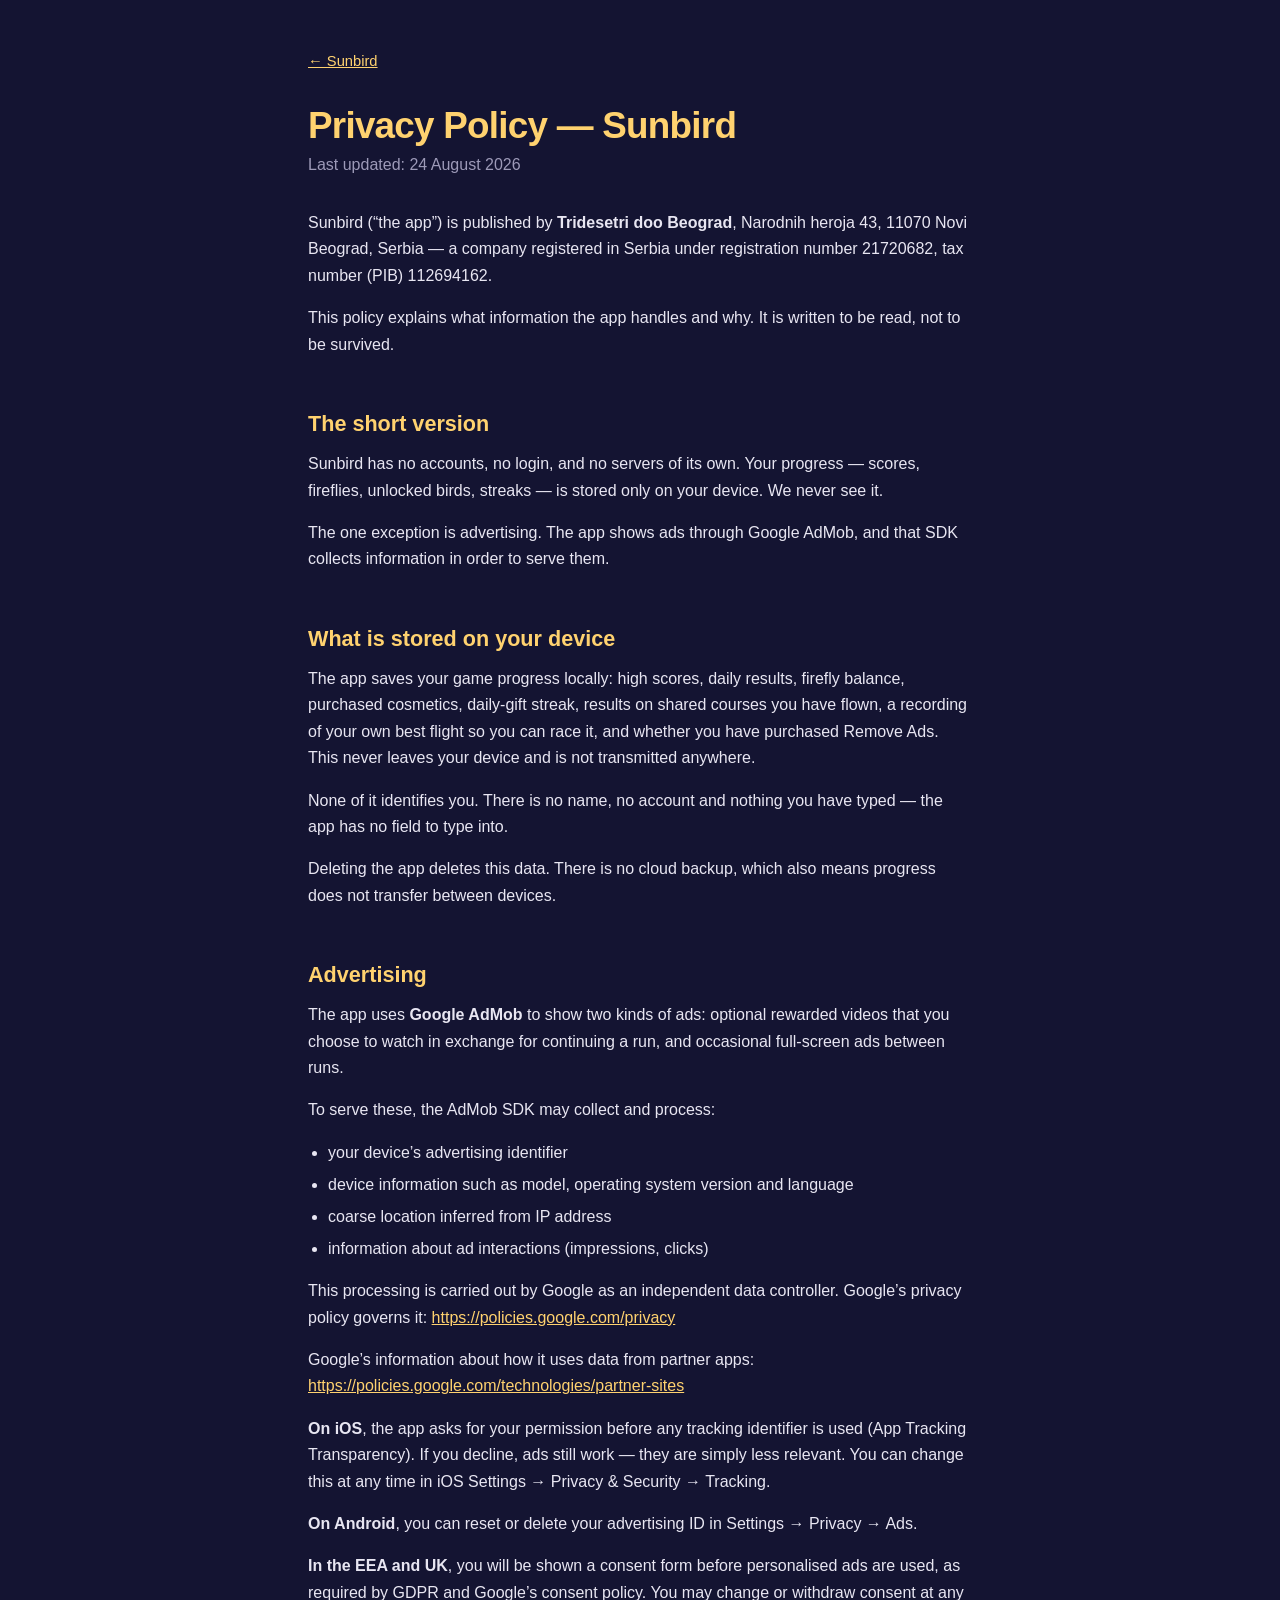
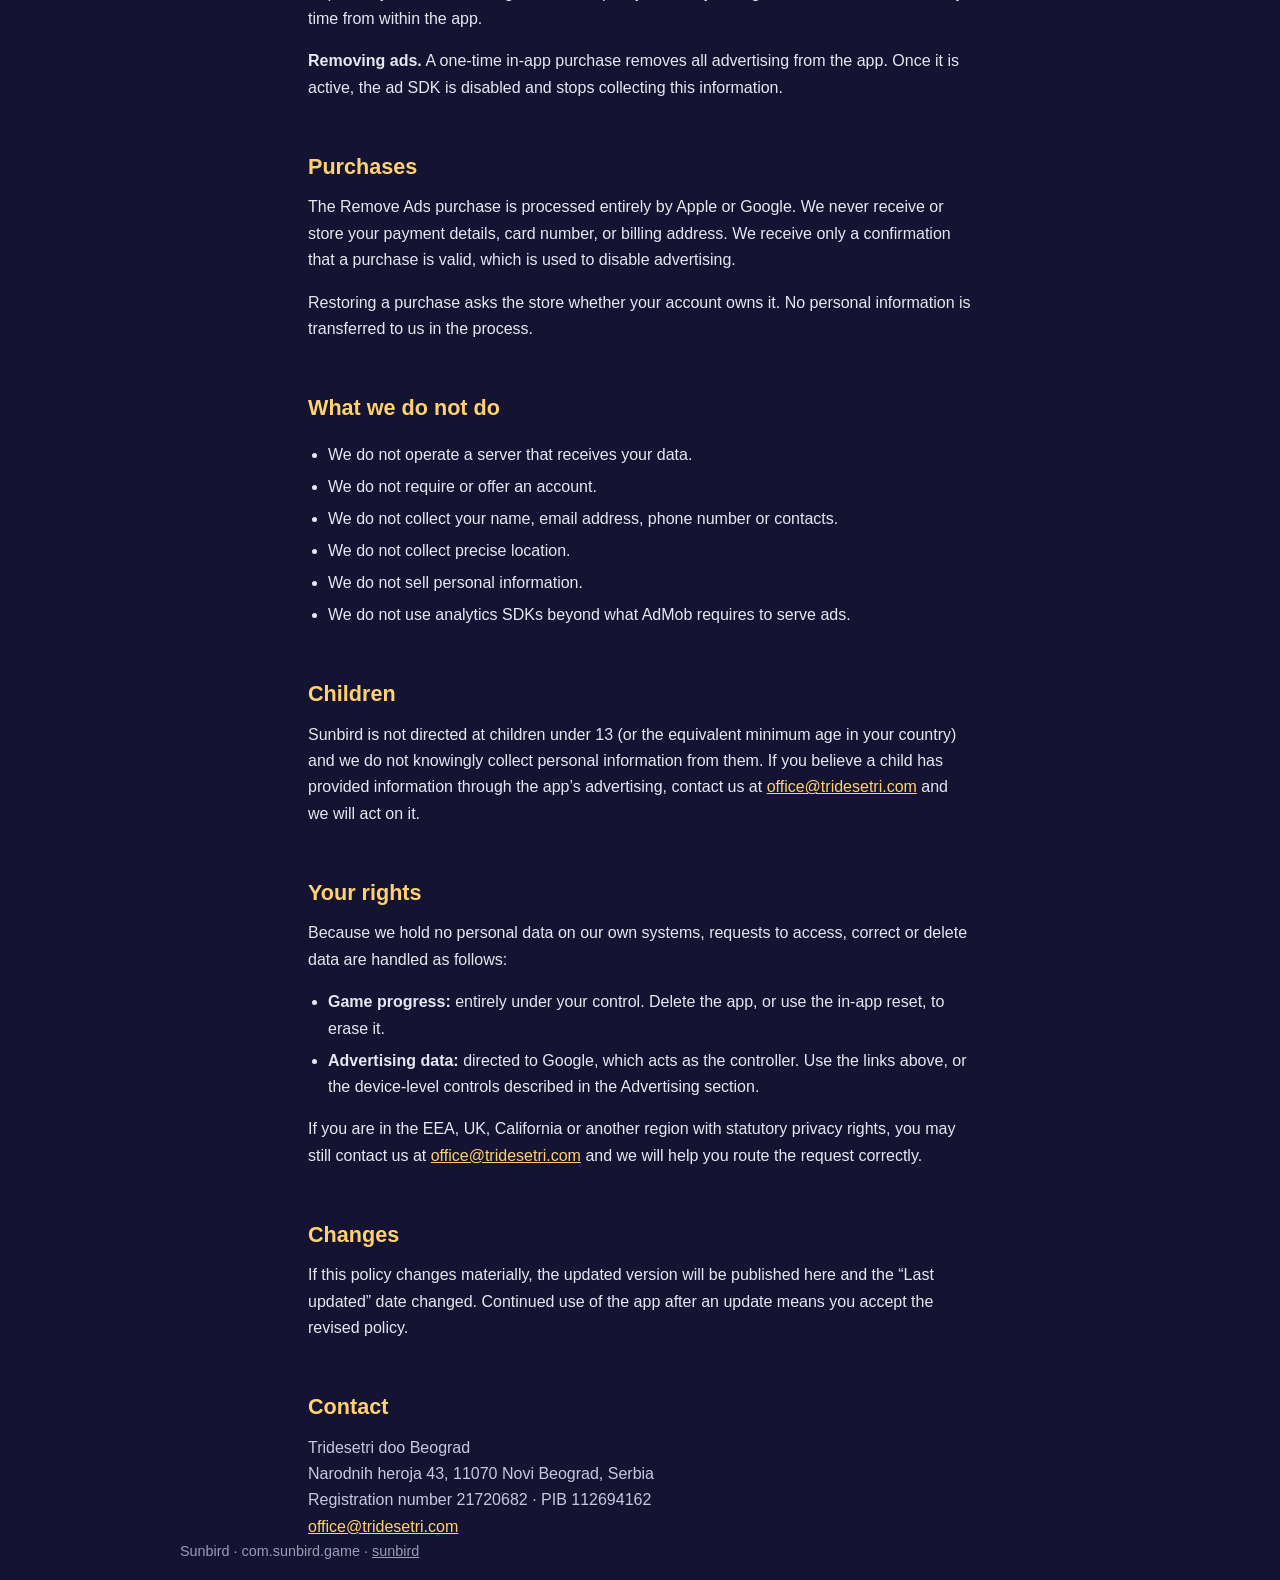
==== privacy/index.html @ 5fafc5bd "feat: the Sunbird website and the store-required privacy policy Both stores refuse to review an app " ====
<!doctype html>
<html lang="en">
<head>
<meta charset="utf-8">
<meta name="viewport" content="width=device-width, initial-scale=1">
<title>Privacy Policy — Sunbird</title>
<link rel="icon" href="../img/icon-512.png">
<meta name="theme-color" content="#141432">
<link rel="stylesheet" href="../style.css">
</head>
<body>

<main class="wrap prose">
<p class="back"><a href="../">← Sunbird</a></p>

<h1>Privacy Policy — Sunbird</h1>
<p class="updated">Last updated: 24 August 2026</p>

<p>Sunbird (“the app”) is published by <strong>Tridesetri doo Beograd</strong>, Narodnih heroja 43, 11070 Novi Beograd, Serbia — a company registered in Serbia under registration number 21720682, tax number (PIB) 112694162.</p>

<p>This policy explains what information the app handles and why. It is written to be read, not to be survived.</p>

<h2>The short version</h2>
<p>Sunbird has no accounts, no login, and no servers of its own. Your progress — scores, fireflies, unlocked birds, streaks — is stored only on your device. We never see it.</p>
<p>The one exception is advertising. The app shows ads through Google AdMob, and that SDK collects information in order to serve them.</p>

<h2>What is stored on your device</h2>
<p>The app saves your game progress locally: high scores, daily results, firefly balance, purchased cosmetics, daily-gift streak, results on shared courses you have flown, a recording of your own best flight so you can race it, and whether you have purchased Remove Ads. This never leaves your device and is not transmitted anywhere.</p>
<p>None of it identifies you. There is no name, no account and nothing you have typed — the app has no field to type into.</p>
<p>Deleting the app deletes this data. There is no cloud backup, which also means progress does not transfer between devices.</p>

<h2>Advertising</h2>
<p>The app uses <strong>Google AdMob</strong> to show two kinds of ads: optional rewarded videos that you choose to watch in exchange for continuing a run, and occasional full-screen ads between runs.</p>
<p>To serve these, the AdMob SDK may collect and process:</p>
<ul>
  <li>your device’s advertising identifier</li>
  <li>device information such as model, operating system version and language</li>
  <li>coarse location inferred from IP address</li>
  <li>information about ad interactions (impressions, clicks)</li>
</ul>
<p>This processing is carried out by Google as an independent data controller. Google’s privacy policy governs it: <a href="https://policies.google.com/privacy">https://policies.google.com/privacy</a></p>
<p>Google’s information about how it uses data from partner apps: <a href="https://policies.google.com/technologies/partner-sites">https://policies.google.com/technologies/partner-sites</a></p>
<p><strong>On iOS</strong>, the app asks for your permission before any tracking identifier is used (App Tracking Transparency). If you decline, ads still work — they are simply less relevant. You can change this at any time in iOS Settings → Privacy &amp; Security → Tracking.</p>
<p><strong>On Android</strong>, you can reset or delete your advertising ID in Settings → Privacy → Ads.</p>
<p><strong>In the EEA and UK</strong>, you will be shown a consent form before personalised ads are used, as required by GDPR and Google’s consent policy. You may change or withdraw consent at any time from within the app.</p>
<p><strong>Removing ads.</strong> A one-time in-app purchase removes all advertising from the app. Once it is active, the ad SDK is disabled and stops collecting this information.</p>

<h2>Purchases</h2>
<p>The Remove Ads purchase is processed entirely by Apple or Google. We never receive or store your payment details, card number, or billing address. We receive only a confirmation that a purchase is valid, which is used to disable advertising.</p>
<p>Restoring a purchase asks the store whether your account owns it. No personal information is transferred to us in the process.</p>

<h2>What we do not do</h2>
<ul>
  <li>We do not operate a server that receives your data.</li>
  <li>We do not require or offer an account.</li>
  <li>We do not collect your name, email address, phone number or contacts.</li>
  <li>We do not collect precise location.</li>
  <li>We do not sell personal information.</li>
  <li>We do not use analytics SDKs beyond what AdMob requires to serve ads.</li>
</ul>

<h2>Children</h2>
<p>Sunbird is not directed at children under 13 (or the equivalent minimum age in your country) and we do not knowingly collect personal information from them. If you believe a child has provided information through the app’s advertising, contact us at <a href="mailto:office@tridesetri.com">office@tridesetri.com</a> and we will act on it.</p>

<h2>Your rights</h2>
<p>Because we hold no personal data on our own systems, requests to access, correct or delete data are handled as follows:</p>
<ul>
  <li><strong>Game progress:</strong> entirely under your control. Delete the app, or use the in-app reset, to erase it.</li>
  <li><strong>Advertising data:</strong> directed to Google, which acts as the controller. Use the links above, or the device-level controls described in the Advertising section.</li>
</ul>
<p>If you are in the EEA, UK, California or another region with statutory privacy rights, you may still contact us at <a href="mailto:office@tridesetri.com">office@tridesetri.com</a> and we will help you route the request correctly.</p>

<h2>Changes</h2>
<p>If this policy changes materially, the updated version will be published here and the “Last updated” date changed. Continued use of the app after an update means you accept the revised policy.</p>

<h2>Contact</h2>
<address>
Tridesetri doo Beograd<br>
Narodnih heroja 43, 11070 Novi Beograd, Serbia<br>
Registration number 21720682 &middot; PIB 112694162<br>
<a href="mailto:office@tridesetri.com">office@tridesetri.com</a>
</address>

</main>

<footer class="wrap">
<p>Sunbird · com.sunbird.game · <a href="../">sunbird</a></p>
</footer>

</body>
</html>
---- style.css ----
:root {
  --night: #141432;
  --night-2: #1b1b3f;
  --gold: #FFD26F;
  --ink: #e8e6f2;
  --muted: #9d9ab8;
  --rule: #2b2b52;
  color-scheme: dark;
}
* { box-sizing: border-box; }
html { -webkit-text-size-adjust: 100%; }
body {
  margin: 0;
  background: var(--night);
  color: var(--ink);
  font: 16px/1.65 -apple-system, BlinkMacSystemFont, "Segoe UI", Roboto, Helvetica, Arial, sans-serif;
}
.wrap { max-width: 60rem; margin: 0 auto; padding: 0 1.25rem; }
.prose { max-width: 44rem; }

a { color: var(--gold); }
a:hover { color: #fff; }

header.hero { padding: 4.5rem 0 3rem; text-align: center; }
.icon {
  width: 112px; height: 112px; border-radius: 26px; display: block; margin: 0 auto 1.5rem;
  box-shadow: 0 12px 40px rgba(0,0,0,.55);
}
h1 { font-size: clamp(2.4rem, 7vw, 3.6rem); line-height: 1.05; margin: 0 0 .5rem; color: var(--gold); letter-spacing: -.02em; }
.tagline { font-size: clamp(1.05rem, 3vw, 1.35rem); color: var(--ink); margin: 0 0 .75rem; }
.status { color: var(--muted); margin: 0; font-size: .95rem; }

main.prose { padding-top: 3rem; }
.prose h1 { font-size: clamp(1.8rem, 5vw, 2.3rem); color: var(--gold); margin: 0 0 .25rem; line-height: 1.15; }

h2 { font-size: 1.35rem; color: var(--gold); margin: 3rem 0 .6rem; }
h3 { font-size: 1.05rem; color: var(--ink); margin: 2rem 0 .4rem; }
p { margin: 0 0 1rem; }

.shots {
  display: grid; gap: 1rem; grid-template-columns: repeat(auto-fit, minmax(180px, 1fr));
  margin: 3rem 0 1rem; padding: 0; list-style: none;
}
.shots img {
  width: 100%; height: auto; display: block; border-radius: 14px;
  border: 1px solid var(--rule); background: var(--night-2);
}
.shots figcaption { color: var(--muted); font-size: .88rem; margin-top: .5rem; text-align: center; }
.shots figure { margin: 0; }

.features { display: grid; gap: 1.5rem 2.5rem; grid-template-columns: repeat(auto-fit, minmax(16rem, 1fr)); margin: 1rem 0 0; }
.features h3 { margin-top: 0; }
.features p { color: #cfcce3; }

hr { border: 0; border-top: 1px solid var(--rule); margin: 3.5rem 0 2rem; }

ul { padding-left: 1.25rem; }
li { margin: .35rem 0; }
address { font-style: normal; color: #c9c6de; }

footer { padding: 1rem 0 4rem; color: var(--muted); font-size: .9rem; }
footer a { color: var(--muted); text-decoration: underline; }
footer a:hover { color: var(--gold); }

.updated { color: var(--muted); margin: 0 0 2rem; }
.back { display: inline-block; margin: 0 0 2rem; font-size: .92rem; }
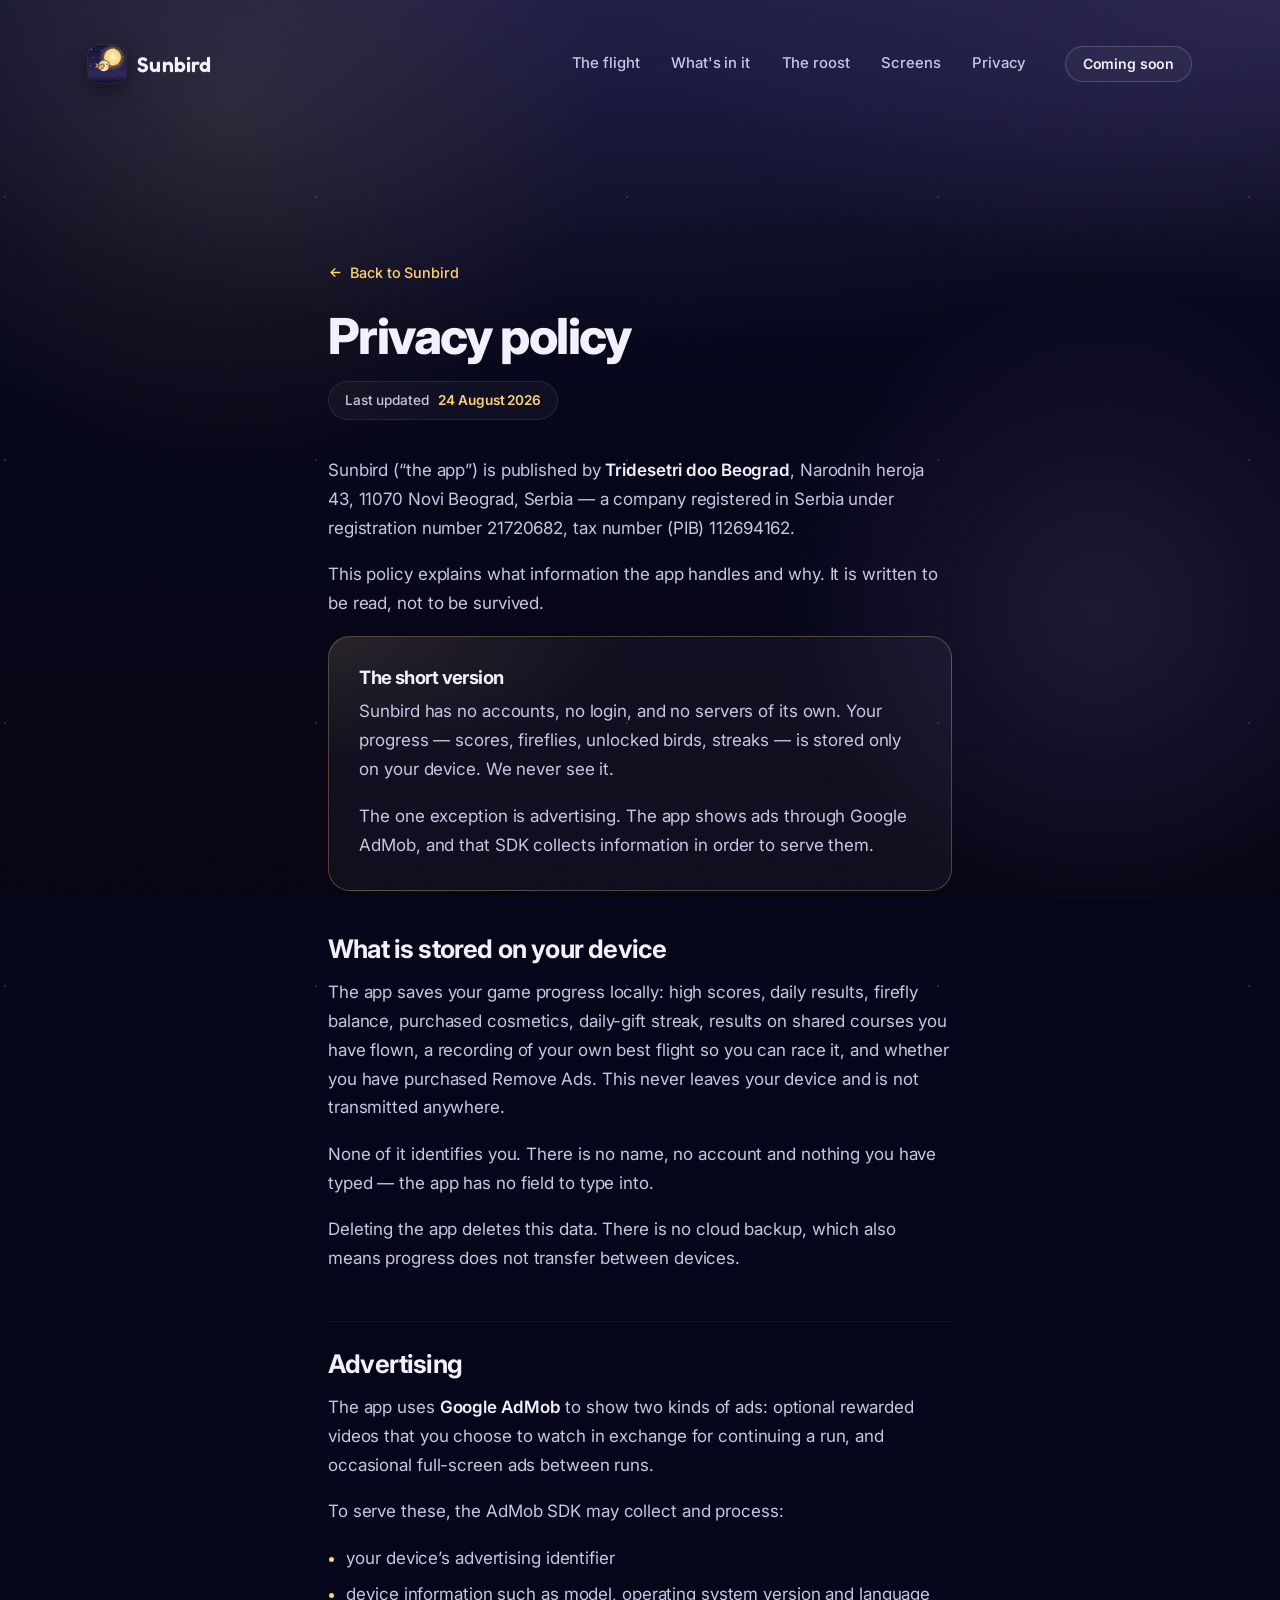
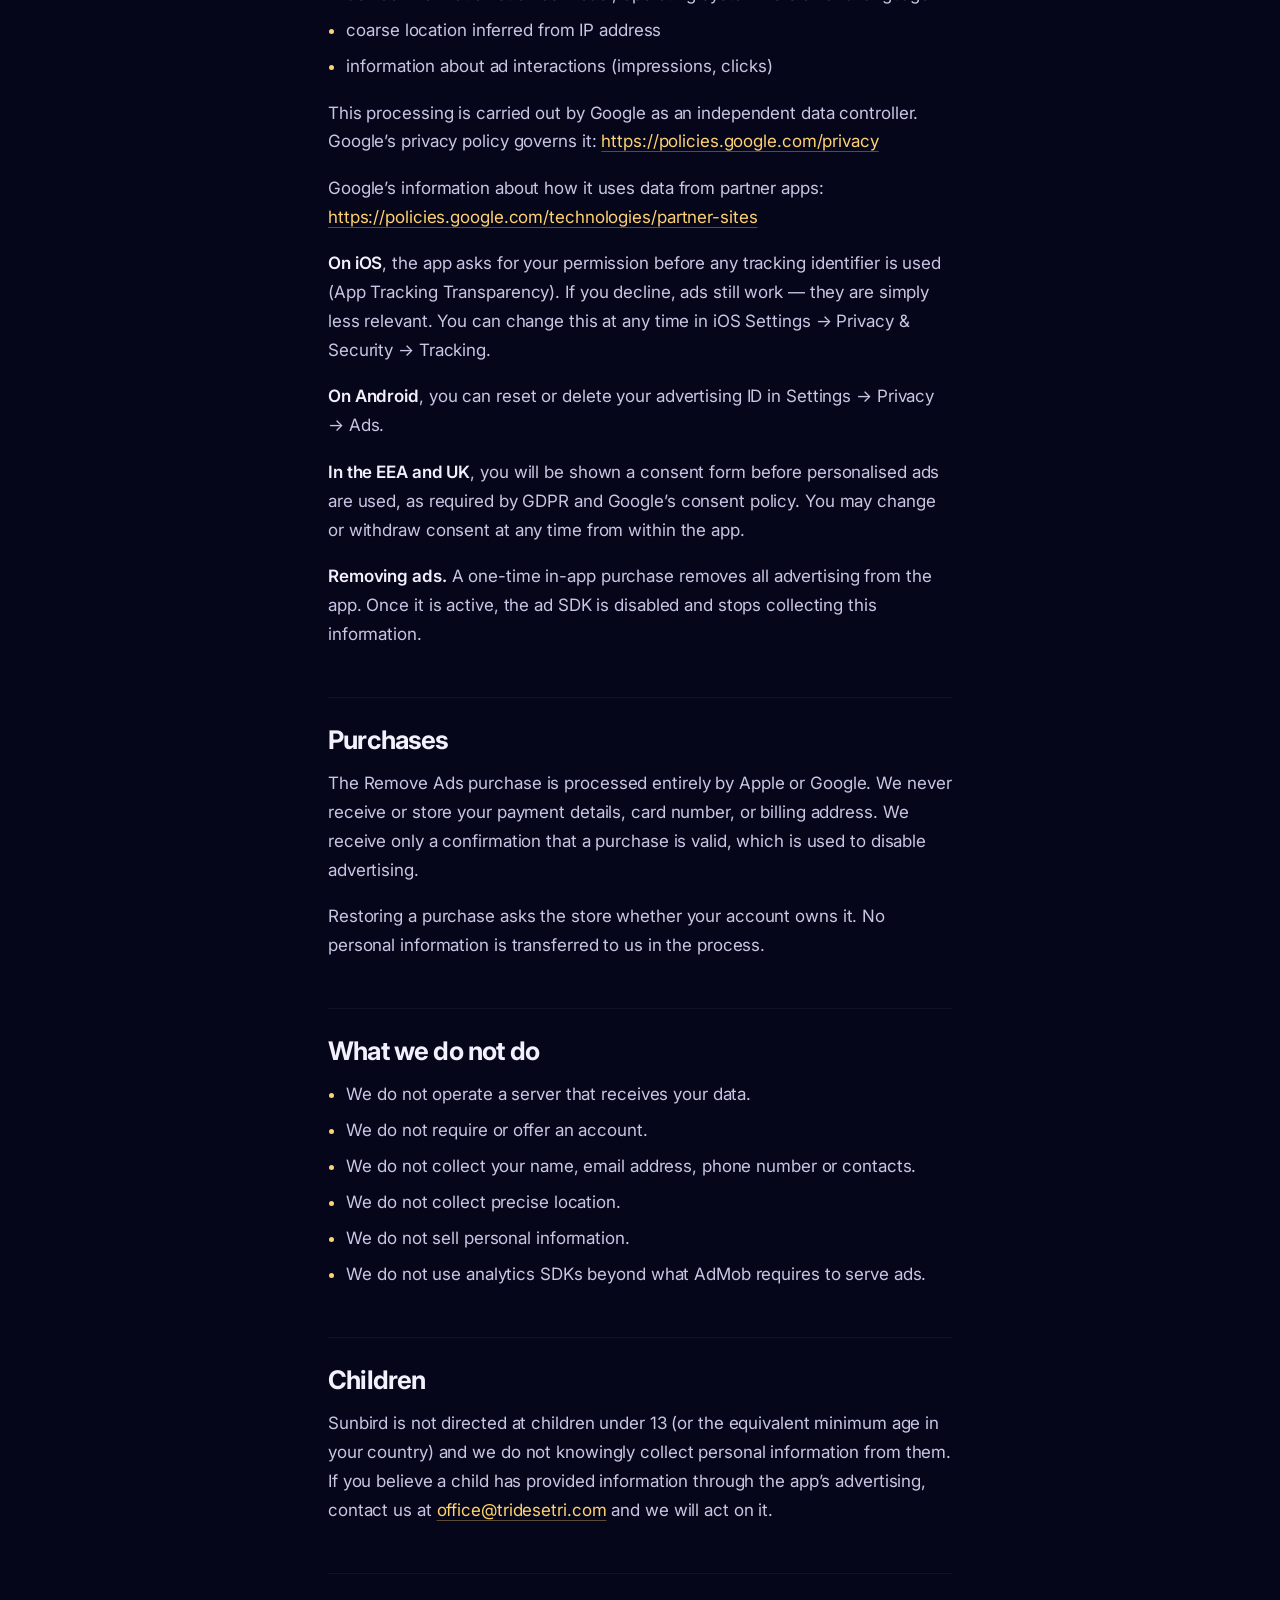
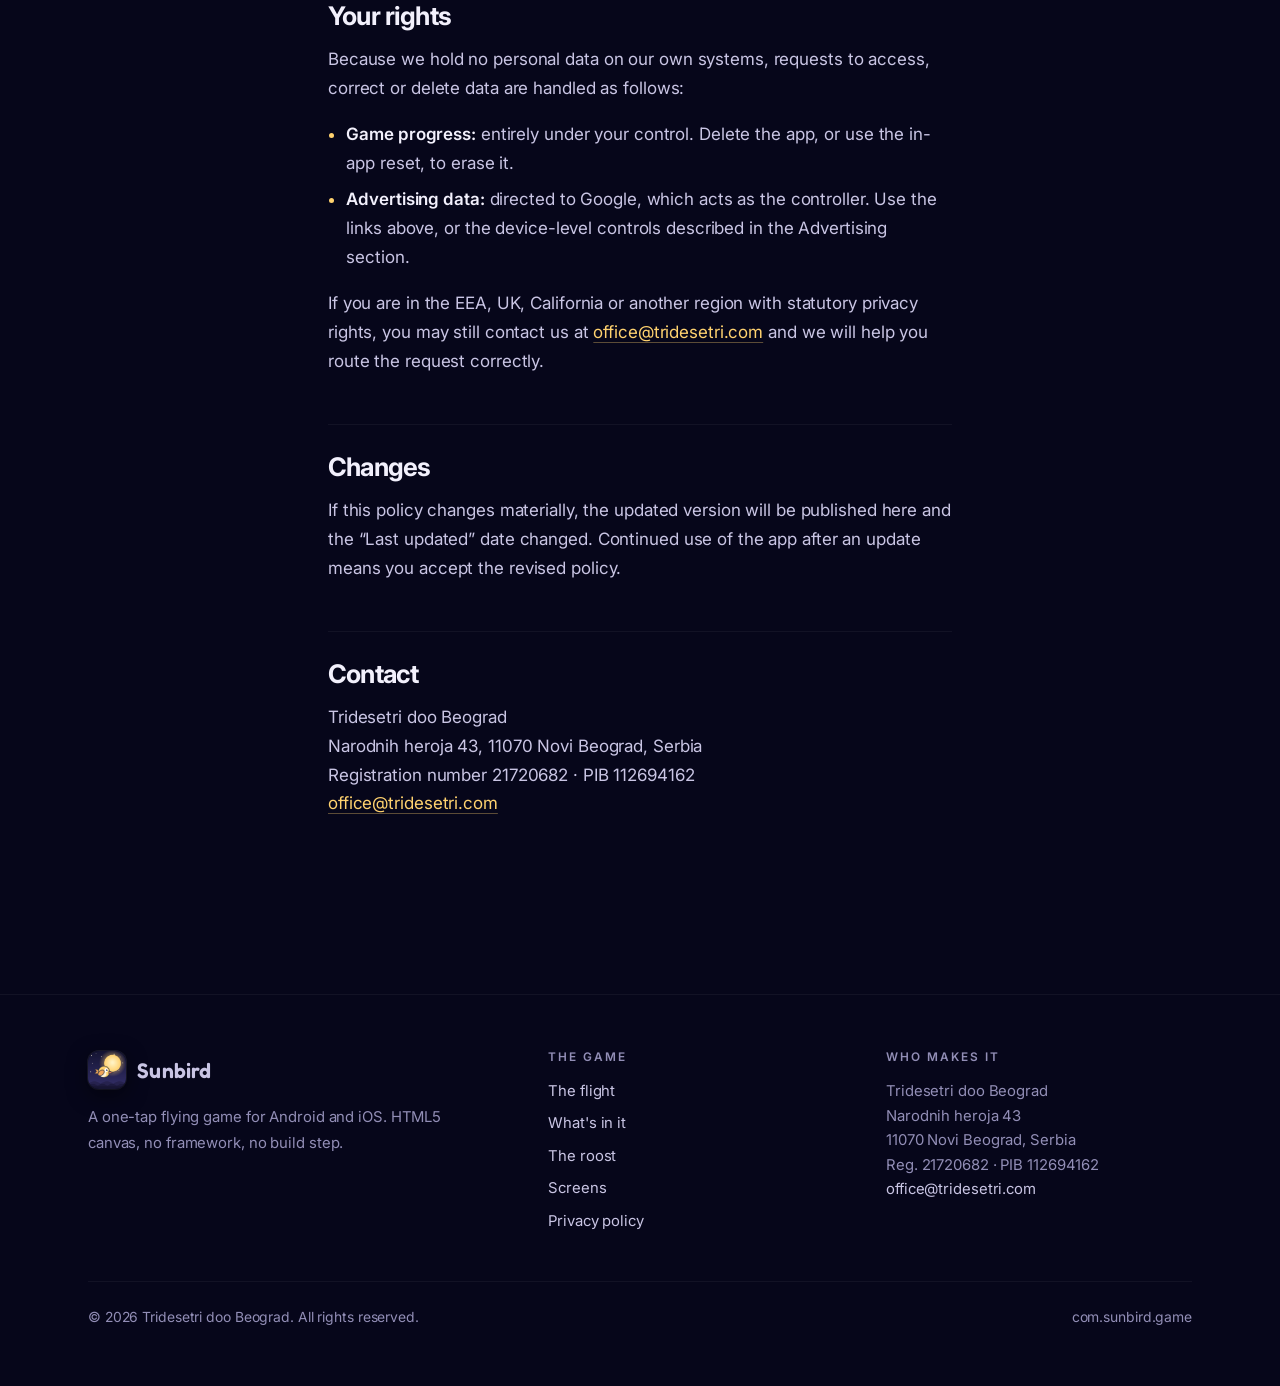
==== commit bd11e58e: "feat(site): rebuild the landing page and policy on one design system The site said the right things " ====
--- a/privacy/index.html
+++ b/privacy/index.html
@@ -1,91 +1,196 @@
 <!doctype html>
-<html lang="en">
+<html lang="en" class="no-js">
 <head>
 <meta charset="utf-8">
 <meta name="viewport" content="width=device-width, initial-scale=1">
-<title>Privacy Policy — Sunbird</title>
-<link rel="icon" href="../img/icon-512.png">
-<meta name="theme-color" content="#141432">
-<link rel="stylesheet" href="../style.css">
+
+<title>Privacy policy — Sunbird</title>
+<meta name="description" content="Sunbird's privacy policy. No accounts, no servers of our own, and no progress leaving your device. The one exception is advertising, and it is explained in full.">
+<meta name="theme-color" content="#06061A">
+<meta name="color-scheme" content="dark">
+<meta name="author" content="Tridesetri doo Beograd">
+<link rel="canonical" href="https://sunbird.tridesetri.com/privacy/">
+
+<link rel="icon" href="../img/icon.svg" type="image/svg+xml">
+<link rel="icon" href="../img/icon-512.png" type="image/png" sizes="512x512">
+<link rel="apple-touch-icon" href="../img/icon-512.png">
+
+<meta property="og:title" content="Privacy policy — Sunbird">
+<meta property="og:description" content="No accounts, no servers of our own, and no progress leaving your device. The one exception is advertising, and it is explained in full.">
+<meta property="og:image" content="https://sunbird.tridesetri.com/img/og.png">
+<meta property="og:url" content="https://sunbird.tridesetri.com/privacy/">
+<meta property="og:type" content="article">
+<meta property="og:site_name" content="Sunbird">
+<meta name="twitter:card" content="summary_large_image">
+<meta name="twitter:image" content="https://sunbird.tridesetri.com/img/og.png">
+
+<link rel="preconnect" href="https://fonts.googleapis.com">
+<link rel="preconnect" href="https://fonts.gstatic.com" crossorigin>
+<link rel="stylesheet" href="https://fonts.googleapis.com/css2?family=Fredoka:wght@600&family=Inter:wght@400;500;600;700;800&display=swap">
+<link rel="stylesheet" href="../style.css?v=2">
+
+<script>document.documentElement.classList.remove('no-js');</script>
 </head>
+
 <body>
+<div class="sky" aria-hidden="true"></div>
+<div class="grain" aria-hidden="true"></div>
 
-<main class="wrap prose">
-<p class="back"><a href="../">← Sunbird</a></p>
+<a class="skip" href="#main">Skip to content</a>
 
-<h1>Privacy Policy — Sunbird</h1>
-<p class="updated">Last updated: 24 August 2026</p>
+<header class="nav">
+  <div class="shell nav-row">
+    <a class="brand" href="../">
+      <img src="../img/icon-512.png" alt="" width="38" height="38">
+      <b>Sunbird</b>
+    </a>
 
-<p>Sunbird (“the app”) is published by <strong>Tridesetri doo Beograd</strong>, Narodnih heroja 43, 11070 Novi Beograd, Serbia — a company registered in Serbia under registration number 21720682, tax number (PIB) 112694162.</p>
+    <nav aria-label="Primary">
+      <ul class="nav-links" id="nav-links">
+        <li><a href="../#flight">The flight</a></li>
+        <li><a href="../#features">What's in it</a></li>
+        <li><a href="../#roost">The roost</a></li>
+        <li><a href="../#shots">Screens</a></li>
+        <li><a href="./" aria-current="page">Privacy</a></li>
+      </ul>
+    </nav>
 
-<p>This policy explains what information the app handles and why. It is written to be read, not to be survived.</p>
+    <a class="btn btn--glass btn--sm nav-cta" href="../#call">Coming soon</a>
 
-<h2>The short version</h2>
-<p>Sunbird has no accounts, no login, and no servers of its own. Your progress — scores, fireflies, unlocked birds, streaks — is stored only on your device. We never see it.</p>
-<p>The one exception is advertising. The app shows ads through Google AdMob, and that SDK collects information in order to serve them.</p>
+    <button class="burger" type="button" aria-expanded="false" aria-controls="nav-links" aria-label="Menu">
+      <svg class="bars" width="20" height="20" viewBox="0 0 24 24" fill="none" stroke="currentColor" stroke-width="2" stroke-linecap="round" aria-hidden="true"><path d="M4 7h16M4 12h16M4 17h16"/></svg>
+      <svg class="x" width="20" height="20" viewBox="0 0 24 24" fill="none" stroke="currentColor" stroke-width="2" stroke-linecap="round" aria-hidden="true"><path d="M6 6l12 12M18 6L6 18"/></svg>
+    </button>
+  </div>
+</header>
 
-<h2>What is stored on your device</h2>
-<p>The app saves your game progress locally: high scores, daily results, firefly balance, purchased cosmetics, daily-gift streak, results on shared courses you have flown, a recording of your own best flight so you can race it, and whether you have purchased Remove Ads. This never leaves your device and is not transmitted anywhere.</p>
-<p>None of it identifies you. There is no name, no account and nothing you have typed — the app has no field to type into.</p>
-<p>Deleting the app deletes this data. There is no cloud backup, which also means progress does not transfer between devices.</p>
+<main id="main">
 
-<h2>Advertising</h2>
-<p>The app uses <strong>Google AdMob</strong> to show two kinds of ads: optional rewarded videos that you choose to watch in exchange for continuing a run, and occasional full-screen ads between runs.</p>
-<p>To serve these, the AdMob SDK may collect and process:</p>
-<ul>
-  <li>your device’s advertising identifier</li>
-  <li>device information such as model, operating system version and language</li>
-  <li>coarse location inferred from IP address</li>
-  <li>information about ad interactions (impressions, clicks)</li>
-</ul>
-<p>This processing is carried out by Google as an independent data controller. Google’s privacy policy governs it: <a href="https://policies.google.com/privacy">https://policies.google.com/privacy</a></p>
-<p>Google’s information about how it uses data from partner apps: <a href="https://policies.google.com/technologies/partner-sites">https://policies.google.com/technologies/partner-sites</a></p>
-<p><strong>On iOS</strong>, the app asks for your permission before any tracking identifier is used (App Tracking Transparency). If you decline, ads still work — they are simply less relevant. You can change this at any time in iOS Settings → Privacy &amp; Security → Tracking.</p>
-<p><strong>On Android</strong>, you can reset or delete your advertising ID in Settings → Privacy → Ads.</p>
-<p><strong>In the EEA and UK</strong>, you will be shown a consent form before personalised ads are used, as required by GDPR and Google’s consent policy. You may change or withdraw consent at any time from within the app.</p>
-<p><strong>Removing ads.</strong> A one-time in-app purchase removes all advertising from the app. Once it is active, the ad SDK is disabled and stops collecting this information.</p>
+  <div class="shell page-head">
+    <a class="crumb" href="../">
+      <svg width="15" height="15" viewBox="0 0 24 24" fill="none" stroke="currentColor" stroke-width="2.2" stroke-linecap="round" stroke-linejoin="round" aria-hidden="true"><path d="M19 12H6M11 18l-6-6 6-6"/></svg>
+      Back to Sunbird
+    </a>
+    <h1>Privacy policy</h1>
+    <span class="pill">Last updated <b>24 August 2026</b></span>
+  </div>
 
-<h2>Purchases</h2>
-<p>The Remove Ads purchase is processed entirely by Apple or Google. We never receive or store your payment details, card number, or billing address. We receive only a confirmation that a purchase is valid, which is used to disable advertising.</p>
-<p>Restoring a purchase asks the store whether your account owns it. No personal information is transferred to us in the process.</p>
+  <article class="shell legal">
 
-<h2>What we do not do</h2>
-<ul>
-  <li>We do not operate a server that receives your data.</li>
-  <li>We do not require or offer an account.</li>
-  <li>We do not collect your name, email address, phone number or contacts.</li>
-  <li>We do not collect precise location.</li>
-  <li>We do not sell personal information.</li>
-  <li>We do not use analytics SDKs beyond what AdMob requires to serve ads.</li>
-</ul>
+    <p>Sunbird (“the app”) is published by <strong>Tridesetri doo Beograd</strong>, Narodnih heroja 43, 11070 Novi Beograd, Serbia — a company registered in Serbia under registration number 21720682, tax number (PIB) 112694162.</p>
 
-<h2>Children</h2>
-<p>Sunbird is not directed at children under 13 (or the equivalent minimum age in your country) and we do not knowingly collect personal information from them. If you believe a child has provided information through the app’s advertising, contact us at <a href="mailto:office@tridesetri.com">office@tridesetri.com</a> and we will act on it.</p>
+    <p>This policy explains what information the app handles and why. It is written to be read, not to be survived.</p>
 
-<h2>Your rights</h2>
-<p>Because we hold no personal data on our own systems, requests to access, correct or delete data are handled as follows:</p>
-<ul>
-  <li><strong>Game progress:</strong> entirely under your control. Delete the app, or use the in-app reset, to erase it.</li>
-  <li><strong>Advertising data:</strong> directed to Google, which acts as the controller. Use the links above, or the device-level controls described in the Advertising section.</li>
-</ul>
-<p>If you are in the EEA, UK, California or another region with statutory privacy rights, you may still contact us at <a href="mailto:office@tridesetri.com">office@tridesetri.com</a> and we will help you route the request correctly.</p>
+    <div class="tldr">
+      <h2>The short version</h2>
+      <p>Sunbird has no accounts, no login, and no servers of its own. Your progress — scores, fireflies, unlocked birds, streaks — is stored only on your device. We never see it.</p>
+      <p>The one exception is advertising. The app shows ads through Google AdMob, and that SDK collects information in order to serve them.</p>
+    </div>
 
-<h2>Changes</h2>
-<p>If this policy changes materially, the updated version will be published here and the “Last updated” date changed. Continued use of the app after an update means you accept the revised policy.</p>
+    <h2>What is stored on your device</h2>
+    <p>The app saves your game progress locally: high scores, daily results, firefly balance, purchased cosmetics, daily-gift streak, results on shared courses you have flown, a recording of your own best flight so you can race it, and whether you have purchased Remove Ads. This never leaves your device and is not transmitted anywhere.</p>
+    <p>None of it identifies you. There is no name, no account and nothing you have typed — the app has no field to type into.</p>
+    <p>Deleting the app deletes this data. There is no cloud backup, which also means progress does not transfer between devices.</p>
 
-<h2>Contact</h2>
-<address>
-Tridesetri doo Beograd<br>
-Narodnih heroja 43, 11070 Novi Beograd, Serbia<br>
-Registration number 21720682 &middot; PIB 112694162<br>
-<a href="mailto:office@tridesetri.com">office@tridesetri.com</a>
-</address>
+    <h2>Advertising</h2>
+    <p>The app uses <strong>Google AdMob</strong> to show two kinds of ads: optional rewarded videos that you choose to watch in exchange for continuing a run, and occasional full-screen ads between runs.</p>
+    <p>To serve these, the AdMob SDK may collect and process:</p>
+    <ul>
+      <li>your device’s advertising identifier</li>
+      <li>device information such as model, operating system version and language</li>
+      <li>coarse location inferred from IP address</li>
+      <li>information about ad interactions (impressions, clicks)</li>
+    </ul>
+    <p>This processing is carried out by Google as an independent data controller. Google’s privacy policy governs it: <a href="https://policies.google.com/privacy">https://policies.google.com/privacy</a></p>
+    <p>Google’s information about how it uses data from partner apps: <a href="https://policies.google.com/technologies/partner-sites">https://policies.google.com/technologies/partner-sites</a></p>
+    <p><strong>On iOS</strong>, the app asks for your permission before any tracking identifier is used (App Tracking Transparency). If you decline, ads still work — they are simply less relevant. You can change this at any time in iOS Settings → Privacy &amp; Security → Tracking.</p>
+    <p><strong>On Android</strong>, you can reset or delete your advertising ID in Settings → Privacy → Ads.</p>
+    <p><strong>In the EEA and UK</strong>, you will be shown a consent form before personalised ads are used, as required by GDPR and Google’s consent policy. You may change or withdraw consent at any time from within the app.</p>
+    <p><strong>Removing ads.</strong> A one-time in-app purchase removes all advertising from the app. Once it is active, the ad SDK is disabled and stops collecting this information.</p>
 
+    <h2>Purchases</h2>
+    <p>The Remove Ads purchase is processed entirely by Apple or Google. We never receive or store your payment details, card number, or billing address. We receive only a confirmation that a purchase is valid, which is used to disable advertising.</p>
+    <p>Restoring a purchase asks the store whether your account owns it. No personal information is transferred to us in the process.</p>
+
+    <h2>What we do not do</h2>
+    <ul>
+      <li>We do not operate a server that receives your data.</li>
+      <li>We do not require or offer an account.</li>
+      <li>We do not collect your name, email address, phone number or contacts.</li>
+      <li>We do not collect precise location.</li>
+      <li>We do not sell personal information.</li>
+      <li>We do not use analytics SDKs beyond what AdMob requires to serve ads.</li>
+    </ul>
+
+    <h2>Children</h2>
+    <p>Sunbird is not directed at children under 13 (or the equivalent minimum age in your country) and we do not knowingly collect personal information from them. If you believe a child has provided information through the app’s advertising, contact us at <a href="mailto:office@tridesetri.com">office@tridesetri.com</a> and we will act on it.</p>
+
+    <h2>Your rights</h2>
+    <p>Because we hold no personal data on our own systems, requests to access, correct or delete data are handled as follows:</p>
+    <ul>
+      <li><strong>Game progress:</strong> entirely under your control. Delete the app, or use the in-app reset, to erase it.</li>
+      <li><strong>Advertising data:</strong> directed to Google, which acts as the controller. Use the links above, or the device-level controls described in the Advertising section.</li>
+    </ul>
+    <p>If you are in the EEA, UK, California or another region with statutory privacy rights, you may still contact us at <a href="mailto:office@tridesetri.com">office@tridesetri.com</a> and we will help you route the request correctly.</p>
+
+    <h2>Changes</h2>
+    <p>If this policy changes materially, the updated version will be published here and the “Last updated” date changed. Continued use of the app after an update means you accept the revised policy.</p>
+
+    <h2>Contact</h2>
+    <address>
+      Tridesetri doo Beograd<br>
+      Narodnih heroja 43, 11070 Novi Beograd, Serbia<br>
+      Registration number 21720682 &middot; PIB 112694162<br>
+      <a href="mailto:office@tridesetri.com">office@tridesetri.com</a>
+    </address>
+
+  </article>
 </main>
 
-<footer class="wrap">
-<p>Sunbird · com.sunbird.game · <a href="../">sunbird</a></p>
+<footer class="foot">
+  <div class="shell">
+    <div class="foot-grid">
+      <div>
+        <a class="brand" href="../">
+          <img src="../img/icon-512.png" alt="" width="38" height="38" loading="lazy">
+          <b>Sunbird</b>
+        </a>
+        <p class="foot-lede">
+          A one-tap flying game for Android and iOS. HTML5 canvas, no
+          framework, no build step.
+        </p>
+      </div>
+
+      <div>
+        <h4>The game</h4>
+        <ul>
+          <li><a href="../#flight">The flight</a></li>
+          <li><a href="../#features">What's in it</a></li>
+          <li><a href="../#roost">The roost</a></li>
+          <li><a href="../#shots">Screens</a></li>
+          <li><a href="./">Privacy policy</a></li>
+        </ul>
+      </div>
+
+      <div>
+        <h4>Who makes it</h4>
+        <address>
+          Tridesetri doo Beograd<br>
+          Narodnih heroja 43<br>
+          11070 Novi Beograd, Serbia<br>
+          Reg. 21720682 &middot; PIB 112694162<br>
+          <a href="mailto:office@tridesetri.com">office@tridesetri.com</a>
+        </address>
+      </div>
+    </div>
+
+    <div class="foot-base">
+      <p>&copy; 2026 Tridesetri doo Beograd. All rights reserved.</p>
+      <p>com.sunbird.game</p>
+    </div>
+  </div>
 </footer>
 
+<script src="../site.js" defer></script>
 </body>
 </html>
--- a/style.css
+++ b/style.css
@@ -1,66 +1,1036 @@
+/* ==========================================================================
+   Sunbird — https://sunbird.tridesetri.com
+
+   One stylesheet for the whole site. No framework, no build step — the
+   same rule the game itself is written under.
+
+   The palette is not invented here. Every colour below is lifted from
+   what the game actually draws: the night keyframe of SKY in
+   src/core/catalogue.js (#141432 -> #35306B), the robin's body (#FFD26F),
+   its beak (#FF8A5C) and wing (#F2A65A), and the six skins in SKINS.
+   When the game's art changes, this file is the second place to look.
+   ========================================================================== */
+
+/* --------------------------------------------------------------------------
+   1. Tokens
+   -------------------------------------------------------------------------- */
 :root {
-  --night: #141432;
-  --night-2: #1b1b3f;
-  --gold: #FFD26F;
-  --ink: #e8e6f2;
-  --muted: #9d9ab8;
-  --rule: #2b2b52;
+  /* Ground: the night sky, pushed a shade darker than the game so that
+     screenshots of the game read as light against it. */
+  --night-900: #06061A;
+  --night-800: #10102A;
+  --night-700: #141432;
+  --night-600: #1D1A3E;
+  --night-500: #26224E;
+  --violet-700: #35306B;
+  --violet-500: #6C5B9E;
+
+  /* The sun the bird is carrying. */
+  --gold-100: #FFF3C4;
+  --gold:     #FFD26F;
+  --amber:    #F2A65A;
+  --ember:    #FF8A5C;
+
+  --ink:      #F2F0FC;
+  --ink-2:    #C9C5E4;
+  --muted:    #928EB6;
+
+  --line:       rgba(255, 255, 255, .085);
+  --line-soft:  rgba(255, 255, 255, .05);
+  --line-lit:   rgba(255, 255, 255, .18);
+  --glass:      rgba(255, 255, 255, .04);
+  --glass-lit:  rgba(255, 255, 255, .07);
+
+  --grad-sun:  linear-gradient(135deg, #FFF3C4 0%, #FFD26F 42%, #FF8A5C 100%);
+  --grad-text: linear-gradient(105deg, #FFF3C4 0%, #FFD26F 40%, #FF9E7D 100%);
+  --grad-edge: linear-gradient(90deg, transparent, rgba(255, 210, 111, .45), transparent);
+
+  --glow-sun:  0 0 45px rgba(255, 210, 111, .28);
+  --glow-deep: 0 24px 70px -20px rgba(0, 0, 0, .85);
+
+  --r:    16px;
+  --r-lg: 22px;
+  --r-xl: 30px;
+
+  --shell: 74rem;
+  --prose: 44rem;
+
+  --ease: cubic-bezier(.22, .61, .36, 1);
+
+  --font: "Inter", -apple-system, BlinkMacSystemFont, "Segoe UI", Roboto,
+          Helvetica, Arial, sans-serif;
+  --font-mark: "Fredoka", "Inter", -apple-system, "Segoe UI", sans-serif;
+
   color-scheme: dark;
-}
-* { box-sizing: border-box; }
-html { -webkit-text-size-adjust: 100%; }
+  accent-color: #FFD26F;
+}
+
+/* --------------------------------------------------------------------------
+   2. Base
+   -------------------------------------------------------------------------- */
+*, *::before, *::after { box-sizing: border-box; }
+
+html {
+  -webkit-text-size-adjust: 100%;
+  text-size-adjust: 100%;
+  scroll-behavior: smooth;
+  scroll-padding-top: 6rem;
+}
+
 body {
   margin: 0;
-  background: var(--night);
+  min-height: 100%;
+  background: var(--night-900);
+  color: var(--ink-2);
+  font-family: var(--font);
+  font-size: 1.0625rem;
+  line-height: 1.7;
+  font-weight: 400;
+  letter-spacing: -.006em;
+  overflow-x: hidden;
+  -webkit-font-smoothing: antialiased;
+  text-rendering: optimizeLegibility;
+}
+
+h1, h2, h3, h4 {
   color: var(--ink);
-  font: 16px/1.65 -apple-system, BlinkMacSystemFont, "Segoe UI", Roboto, Helvetica, Arial, sans-serif;
-}
-.wrap { max-width: 60rem; margin: 0 auto; padding: 0 1.25rem; }
-.prose { max-width: 44rem; }
-
-a { color: var(--gold); }
-a:hover { color: #fff; }
-
-header.hero { padding: 4.5rem 0 3rem; text-align: center; }
+  font-weight: 700;
+  letter-spacing: -.032em;
+  line-height: 1.12;
+  margin: 0 0 .75rem;
+  text-wrap: balance;
+}
+
+h1 { font-size: clamp(2.6rem, 6.2vw, 4.15rem); font-weight: 800; }
+h2 { font-size: clamp(1.9rem, 3.9vw, 2.75rem); }
+h3 { font-size: 1.2rem; letter-spacing: -.02em; }
+
+p { margin: 0 0 1.1rem; }
+p:last-child { margin-bottom: 0; }
+
+a {
+  color: var(--gold);
+  text-decoration-color: rgba(255, 210, 111, .35);
+  text-underline-offset: .22em;
+  transition: color .2s var(--ease), text-decoration-color .2s var(--ease);
+}
+a:hover { color: var(--gold-100); text-decoration-color: currentColor; }
+
+img, svg { max-width: 100%; }
+img { height: auto; }
+
+strong { color: var(--ink); font-weight: 600; }
+
+::selection { background: rgba(255, 210, 111, .3); color: #fff; }
+
+:focus-visible {
+  outline: 2px solid var(--gold);
+  outline-offset: 3px;
+  border-radius: 6px;
+}
+
+.skip {
+  position: absolute;
+  left: 1rem;
+  top: -4rem;
+  z-index: 200;
+  padding: .7rem 1.1rem;
+  border-radius: 999px;
+  background: var(--gold);
+  color: #241A3A;
+  font-weight: 600;
+  text-decoration: none;
+  transition: top .2s var(--ease);
+}
+.skip:focus { top: 1rem; color: #241A3A; }
+
+.sr-only {
+  position: absolute;
+  width: 1px; height: 1px;
+  margin: -1px; padding: 0;
+  overflow: hidden;
+  clip-path: inset(50%);
+  white-space: nowrap;
+}
+
+/* --------------------------------------------------------------------------
+   3. Layout
+   -------------------------------------------------------------------------- */
+.shell {
+  width: 100%;
+  max-width: var(--shell);
+  margin-inline: auto;
+  padding-inline: clamp(1.15rem, 4vw, 2.5rem);
+}
+
+.section { padding-block: clamp(4.5rem, 10vw, 8rem); position: relative; }
+.section--tight { padding-block: clamp(3rem, 6vw, 5rem); }
+
+.head { max-width: 46rem; margin-bottom: clamp(2.5rem, 5vw, 3.75rem); }
+.head--center { margin-inline: auto; text-align: center; }
+
+.eyebrow {
+  display: inline-flex;
+  align-items: center;
+  gap: .55rem;
+  margin: 0 0 1rem;
+  font-size: .74rem;
+  font-weight: 600;
+  letter-spacing: .19em;
+  text-transform: uppercase;
+  color: var(--gold);
+}
+.eyebrow::before {
+  content: "";
+  width: 1.6rem; height: 1px;
+  background: linear-gradient(90deg, transparent, var(--gold));
+}
+.head--center .eyebrow::after {
+  content: "";
+  width: 1.6rem; height: 1px;
+  background: linear-gradient(90deg, var(--gold), transparent);
+}
+
+.lede {
+  font-size: clamp(1.05rem, 1.9vw, 1.22rem);
+  color: var(--ink-2);
+  max-width: 40rem;
+  margin-bottom: 0;
+}
+.head--center .lede { margin-inline: auto; }
+
+.gradient {
+  background: var(--grad-text);
+  -webkit-background-clip: text;
+  background-clip: text;
+  -webkit-text-fill-color: transparent;
+  color: transparent;
+}
+
+/* --------------------------------------------------------------------------
+   4. Ambient sky — the layer everything sits on
+   -------------------------------------------------------------------------- */
+.sky {
+  position: fixed;
+  inset: 0;
+  z-index: -1;
+  pointer-events: none;
+  background:
+    radial-gradient(120% 80% at 50% -10%, rgba(53, 48, 107, .55) 0%, transparent 60%),
+    radial-gradient(90% 60% at 100% 0%, rgba(108, 91, 158, .28) 0%, transparent 55%),
+    linear-gradient(180deg, var(--night-800) 0%, var(--night-900) 45%, #050514 100%);
+}
+
+/* Three coprime tiles, so the star field never reads as a grid. */
+.sky::before {
+  content: "";
+  position: absolute;
+  inset: -10%;
+  background-image:
+    radial-gradient(1.1px 1.1px at 40px 62px,  rgba(255, 246, 216, .95), transparent 60%),
+    radial-gradient(1.5px 1.5px at 133px 24px, rgba(255, 246, 216, .62), transparent 60%),
+    radial-gradient(1px   1px   at 91px 197px, rgba(255, 246, 216, .45), transparent 60%);
+  background-size: 197px 181px, 311px 263px, 433px 379px;
+  animation: twinkle 9s ease-in-out infinite alternate;
+}
+
+/* Two slow suns drifting behind the content. */
+.sky::after {
+  content: "";
+  position: absolute;
+  inset: 0;
+  background-image:
+    radial-gradient(38rem 38rem at 18% 12%, rgba(255, 210, 111, .10), transparent 62%),
+    radial-gradient(34rem 34rem at 86% 68%, rgba(108, 91, 158, .22), transparent 60%);
+  animation: drift 26s ease-in-out infinite;
+}
+
+@keyframes twinkle { from { opacity: .55; } to { opacity: 1; } }
+@keyframes drift {
+  0%, 100% { transform: translate3d(0, 0, 0) scale(1); }
+  50%      { transform: translate3d(0, -2.2rem, 0) scale(1.06); }
+}
+
+/* A hair of film grain, so the flat darks never band. */
+.grain {
+  position: fixed;
+  inset: 0;
+  z-index: 0;
+  pointer-events: none;
+  opacity: .035;
+  mix-blend-mode: overlay;
+  background-image: url("data:image/svg+xml,%3Csvg xmlns='http://www.w3.org/2000/svg' width='140' height='140'%3E%3Cfilter id='n'%3E%3CfeTurbulence type='fractalNoise' baseFrequency='.85' numOctaves='3'/%3E%3C/filter%3E%3Crect width='140' height='140' filter='url(%23n)'/%3E%3C/svg%3E");
+}
+
+body > *:not(.sky):not(.grain) { position: relative; z-index: 1; }
+
+/* --------------------------------------------------------------------------
+   5. Navigation
+   -------------------------------------------------------------------------- */
+.nav {
+  position: fixed;
+  inset: 0 0 auto;
+  z-index: 100;
+  padding-block: .85rem;
+  border-bottom: 1px solid transparent;
+  transition: background .3s var(--ease), border-color .3s var(--ease),
+              padding .3s var(--ease);
+}
+.nav.is-stuck {
+  padding-block: .6rem;
+  background: rgba(8, 8, 26, .72);
+  border-bottom-color: var(--line);
+  -webkit-backdrop-filter: blur(18px) saturate(160%);
+  backdrop-filter: blur(18px) saturate(160%);
+}
+
+.nav-row {
+  position: relative;
+  display: flex;
+  align-items: center;
+  gap: 1rem;
+}
+
+.brand {
+  display: inline-flex;
+  align-items: center;
+  gap: .7rem;
+  text-decoration: none;
+  color: var(--ink);
+  margin-right: auto;
+}
+.brand img {
+  width: 38px; height: 38px;
+  border-radius: 11px;
+  box-shadow: 0 6px 20px rgba(0, 0, 0, .5), 0 0 0 1px var(--line);
+}
+.brand b {
+  font-family: var(--font-mark);
+  font-weight: 600;
+  font-size: 1.32rem;
+  letter-spacing: .01em;
+  line-height: 1;
+}
+.brand:hover { color: var(--gold); }
+
+.nav-links {
+  display: flex;
+  align-items: center;
+  gap: .15rem;
+  list-style: none;
+  margin: 0;
+  padding: 0;
+}
+.nav-links a {
+  display: block;
+  padding: .5rem .85rem;
+  border-radius: 9px;
+  color: var(--ink-2);
+  font-size: .93rem;
+  font-weight: 500;
+  text-decoration: none;
+  border: 1px solid transparent;
+  transition: color .2s var(--ease), background .2s var(--ease),
+              border-color .2s var(--ease);
+}
+.nav-links a:hover {
+  color: var(--ink);
+  background: var(--glass-lit);
+  border-color: var(--line);
+}
+
+.nav-cta { margin-left: .5rem; }
+
+.burger {
+  display: none;
+  width: 42px; height: 42px;
+  padding: 0;
+  border-radius: 11px;
+  border: 1px solid var(--line);
+  background: var(--glass);
+  color: var(--ink);
+  cursor: pointer;
+  align-items: center;
+  justify-content: center;
+}
+.burger svg { display: block; }
+.burger .x { display: none; }
+.burger[aria-expanded="true"] .x { display: block; }
+.burger[aria-expanded="true"] .bars { display: none; }
+
+/* --------------------------------------------------------------------------
+   6. Buttons and pills
+   -------------------------------------------------------------------------- */
+.btn {
+  display: inline-flex;
+  align-items: center;
+  justify-content: center;
+  gap: .6rem;
+  padding: .82rem 1.5rem;
+  border: 1px solid transparent;
+  border-radius: 999px;
+  font-family: inherit;
+  font-size: .98rem;
+  font-weight: 600;
+  letter-spacing: -.01em;
+  line-height: 1.2;
+  text-decoration: none;
+  cursor: pointer;
+  white-space: nowrap;
+  transition: transform .22s var(--ease), box-shadow .22s var(--ease),
+              background .22s var(--ease), border-color .22s var(--ease),
+              color .22s var(--ease);
+}
+.btn svg { flex: none; }
+
+.btn--sun {
+  background: var(--grad-sun);
+  color: #241A3A;
+  box-shadow: 0 10px 30px -8px rgba(255, 168, 92, .55);
+}
+.btn--sun:hover {
+  color: #241A3A;
+  transform: translateY(-2px);
+  box-shadow: 0 16px 44px -10px rgba(255, 168, 92, .75);
+}
+
+.btn--glass {
+  background: var(--glass);
+  border-color: var(--line-lit);
+  color: var(--ink);
+  -webkit-backdrop-filter: blur(12px);
+  backdrop-filter: blur(12px);
+}
+.btn--glass:hover {
+  color: var(--ink);
+  background: var(--glass-lit);
+  border-color: rgba(255, 210, 111, .45);
+  transform: translateY(-2px);
+}
+
+.btn--sm { padding: .55rem 1.05rem; font-size: .88rem; }
+
+.pill {
+  display: inline-flex;
+  align-items: center;
+  gap: .6rem;
+  padding: .45rem 1rem;
+  border: 1px solid var(--line);
+  border-radius: 999px;
+  background: var(--glass);
+  -webkit-backdrop-filter: blur(12px);
+  backdrop-filter: blur(12px);
+  font-size: .85rem;
+  font-weight: 500;
+  color: var(--ink-2);
+}
+.pill b { color: var(--gold); font-weight: 600; }
+.pill .dot {
+  position: relative;
+  width: .5rem; height: .5rem;
+  border-radius: 50%;
+  background: var(--gold);
+}
+.pill .dot::after {
+  content: "";
+  position: absolute;
+  inset: -4px;
+  border-radius: 50%;
+  background: rgba(255, 210, 111, .18);
+  animation: pulse 2.6s ease-in-out infinite;
+}
+@keyframes pulse {
+  0%, 100% { transform: scale(1);   opacity: 1; }
+  50%      { transform: scale(1.9); opacity: 0; }
+}
+
+/* --------------------------------------------------------------------------
+   7. Glass card — the one surface everything else is built from
+   -------------------------------------------------------------------------- */
+.card {
+  position: relative;
+  padding: clamp(1.5rem, 2.6vw, 2rem);
+  border: 1px solid var(--line);
+  border-radius: var(--r-lg);
+  background: linear-gradient(150deg, rgba(255, 255, 255, .055), rgba(255, 255, 255, .015));
+  -webkit-backdrop-filter: blur(16px);
+  backdrop-filter: blur(16px);
+  box-shadow: 0 10px 34px -18px rgba(0, 0, 0, .8);
+  transition: transform .3s var(--ease), border-color .3s var(--ease),
+              box-shadow .3s var(--ease);
+  overflow: hidden;
+}
+/* A sun rising just off the top-left corner, on hover. */
+.card::before {
+  content: "";
+  position: absolute;
+  inset: -1px;
+  border-radius: inherit;
+  background: radial-gradient(22rem 14rem at 0% 0%, rgba(255, 210, 111, .13), transparent 65%);
+  opacity: 0;
+  transition: opacity .35s var(--ease);
+  pointer-events: none;
+}
+.card:hover {
+  transform: translateY(-4px);
+  border-color: rgba(255, 210, 111, .3);
+  box-shadow: 0 22px 50px -22px rgba(0, 0, 0, .9), var(--glow-sun);
+}
+.card:hover::before { opacity: 1; }
+.card > * { position: relative; }
+
+.card h3 { margin-bottom: .5rem; }
+.card p { color: var(--ink-2); font-size: .99rem; margin-bottom: 0; }
+
 .icon {
-  width: 112px; height: 112px; border-radius: 26px; display: block; margin: 0 auto 1.5rem;
-  box-shadow: 0 12px 40px rgba(0,0,0,.55);
-}
-h1 { font-size: clamp(2.4rem, 7vw, 3.6rem); line-height: 1.05; margin: 0 0 .5rem; color: var(--gold); letter-spacing: -.02em; }
-.tagline { font-size: clamp(1.05rem, 3vw, 1.35rem); color: var(--ink); margin: 0 0 .75rem; }
-.status { color: var(--muted); margin: 0; font-size: .95rem; }
-
-main.prose { padding-top: 3rem; }
-.prose h1 { font-size: clamp(1.8rem, 5vw, 2.3rem); color: var(--gold); margin: 0 0 .25rem; line-height: 1.15; }
-
-h2 { font-size: 1.35rem; color: var(--gold); margin: 3rem 0 .6rem; }
-h3 { font-size: 1.05rem; color: var(--ink); margin: 2rem 0 .4rem; }
-p { margin: 0 0 1rem; }
-
+  display: grid;
+  place-items: center;
+  width: 46px; height: 46px;
+  margin-bottom: 1.15rem;
+  border-radius: 13px;
+  background: var(--grad-sun);
+  color: #241A3A;
+  box-shadow: 0 8px 22px -8px rgba(255, 168, 92, .7);
+}
+
+/* --------------------------------------------------------------------------
+   8. Hero
+   -------------------------------------------------------------------------- */
+.hero {
+  position: relative;
+  padding-top: clamp(7rem, 13vw, 9.5rem);
+  padding-bottom: clamp(3.5rem, 8vw, 5.5rem);
+}
+
+.hero-grid {
+  display: grid;
+  gap: clamp(2.5rem, 6vw, 4.5rem);
+  align-items: center;
+  grid-template-columns: minmax(0, 1.05fr) minmax(0, .95fr);
+}
+
+.hero h1 { margin: 1.25rem 0; }
+.hero h1 .line { display: block; }
+
+.hero-lede {
+  font-size: clamp(1.08rem, 2.1vw, 1.3rem);
+  color: var(--ink-2);
+  max-width: 34rem;
+  margin-bottom: 2rem;
+}
+
+.hero-actions {
+  display: flex;
+  flex-wrap: wrap;
+  gap: .85rem;
+  margin-bottom: 1.9rem;
+}
+
+.hero-facts {
+  display: flex;
+  flex-wrap: wrap;
+  gap: .5rem 1.5rem;
+  list-style: none;
+  margin: 0;
+  padding: 0;
+  font-size: .9rem;
+  color: var(--muted);
+}
+.hero-facts li { display: inline-flex; align-items: center; gap: .5rem; }
+.hero-facts svg { color: var(--gold); flex: none; }
+
+/* --- the phone --- */
+.stage {
+  position: relative;
+  display: grid;
+  place-items: center;
+  isolation: isolate;
+}
+.stage::before {
+  content: "";
+  position: absolute;
+  z-index: -1;
+  /* Exactly the column, never wider: a percentage over 100 here is what
+     puts a horizontal scrollbar on a narrow phone. */
+  width: 100%;
+  aspect-ratio: 1;
+  border-radius: 50%;
+  background: radial-gradient(circle, rgba(255, 210, 111, .19) 0%, rgba(108, 91, 158, .14) 40%, transparent 68%);
+  filter: blur(6px);
+}
+
+.phone {
+  position: relative;
+  /* A 9:19.5 phone is tall: much wider than this and the hero stops
+     fitting on a laptop screen. */
+  width: min(276px, 72vw);
+  aspect-ratio: 1080 / 2340;
+  padding: .5rem;
+  border-radius: 2.3rem;
+  background: linear-gradient(160deg, rgba(255, 255, 255, .22), rgba(255, 255, 255, .04) 42%, rgba(255, 255, 255, .14));
+  box-shadow: var(--glow-deep), 0 0 0 1px rgba(255, 255, 255, .06) inset,
+              0 0 60px -12px rgba(255, 210, 111, .28);
+}
+.phone img {
+  width: 100%; height: 100%;
+  display: block;
+  object-fit: cover;
+  border-radius: 1.95rem;
+  background: var(--night-700);
+}
+/* the speaker slot */
+.phone::after {
+  content: "";
+  position: absolute;
+  top: 1.05rem; left: 50%;
+  width: 3.4rem; height: .3rem;
+  transform: translateX(-50%);
+  border-radius: 999px;
+  background: rgba(0, 0, 0, .55);
+  box-shadow: 0 0 0 1px rgba(255, 255, 255, .06);
+}
+.phone--float { animation: bob 7s ease-in-out infinite; }
+@keyframes bob {
+  0%, 100% { transform: translateY(0); }
+  50%      { transform: translateY(-14px); }
+}
+
+/* Floating HUD chips, quoting the real HUD. */
+.chip {
+  position: absolute;
+  z-index: 2;
+  display: inline-flex;
+  align-items: center;
+  gap: .5rem;
+  padding: .55rem .9rem;
+  border: 1px solid var(--line-lit);
+  border-radius: 999px;
+  background: rgba(12, 12, 34, .72);
+  -webkit-backdrop-filter: blur(14px);
+  backdrop-filter: blur(14px);
+  box-shadow: 0 14px 34px -14px rgba(0, 0, 0, .9);
+  font-size: .84rem;
+  font-weight: 600;
+  color: var(--ink);
+  white-space: nowrap;
+}
+.chip small { color: var(--muted); font-weight: 500; font-size: .78rem; }
+.chip--a { top: 15%; left: -1.5rem; animation: bob 7s ease-in-out infinite .8s; }
+.chip--b { bottom: 18%; right: -1.25rem; animation: bob 7s ease-in-out infinite 1.6s; }
+.chip .spark { color: var(--gold); }
+.chip .ember { color: var(--ember); }
+
+/* --------------------------------------------------------------------------
+   9. The day bar — the sky cycle, drawn from the same four keyframes
+   -------------------------------------------------------------------------- */
+.daybar { position: relative; margin-top: clamp(2rem, 4vw, 3rem); }
+
+.daybar-track {
+  position: relative;
+  height: clamp(3.2rem, 7vw, 4.6rem);
+  border-radius: var(--r);
+  overflow: hidden;
+  border: 1px solid var(--line);
+  background:
+    linear-gradient(180deg, rgba(0, 0, 0, .28), transparent 45%, rgba(0, 0, 0, .3)),
+    linear-gradient(90deg,
+      #8FD3E8 0%, #FFEAB0 11%,
+      #6C5B9E 27%, #FF9E7D 40%,
+      #141432 54%, #35306B 65%,
+      #5A7FB8 81%, #FFD9A0 92%,
+      #8FD3E8 100%);
+  box-shadow: 0 18px 44px -22px rgba(0, 0, 0, .9);
+}
+.daybar-track i {
+  position: absolute;
+  top: 0; bottom: 0;
+  left: var(--at);
+  width: 1px;
+  transform: translateX(-50%);
+  background: rgba(255, 255, 255, .5);
+  box-shadow: 0 0 8px rgba(0, 0, 0, .45);
+}
+/* The runner spans the track, so translateX(100%) is exactly one
+   crossing — a transform the compositor can run without relayout. */
+.daybar-runner {
+  position: absolute;
+  top: 0; bottom: 0; left: 0;
+  width: 100%;
+  animation: fly-day 34s linear infinite;
+}
+.daybar-bird {
+  position: absolute;
+  top: 50%; left: 0;
+  width: .68rem; height: .68rem;
+  margin: -.34rem 0 0 -.34rem;
+  border-radius: 50%;
+  background: #FFF6D8;
+  box-shadow: 0 0 0 .3rem rgba(255, 246, 216, .22), 0 0 22px rgba(255, 246, 216, .9);
+}
+@keyframes fly-day {
+  from { transform: translateX(0); }
+  to   { transform: translateX(100%); }
+}
+
+.daybar-marks {
+  position: relative;
+  height: 3.4rem;
+  margin: .7rem 0 0;
+  padding: 0;
+  list-style: none;
+}
+.daybar-marks li {
+  position: absolute;
+  left: var(--at);
+  transform: translateX(-50%);
+  text-align: center;
+  line-height: 1.35;
+}
+.daybar-marks li:first-child { transform: translateX(0); text-align: left; }
+.daybar-marks li:last-child  { transform: translateX(-100%); text-align: right; }
+.daybar-marks b {
+  display: block;
+  font-size: .95rem;
+  font-weight: 700;
+  color: var(--ink);
+  letter-spacing: -.01em;
+}
+.daybar-marks span {
+  font-size: .78rem;
+  letter-spacing: .1em;
+  text-transform: uppercase;
+  color: var(--muted);
+}
+
+/* --------------------------------------------------------------------------
+   10. Steps
+   -------------------------------------------------------------------------- */
+.steps {
+  display: grid;
+  gap: clamp(1rem, 2vw, 1.4rem);
+  grid-template-columns: repeat(4, minmax(0, 1fr));
+}
+.step-n {
+  display: grid;
+  place-items: center;
+  width: 2.9rem; height: 2.9rem;
+  margin-bottom: 1.1rem;
+  border-radius: 50%;
+  background: var(--grad-sun);
+  color: #241A3A;
+  font-size: 1.05rem;
+  font-weight: 700;
+  box-shadow: 0 10px 26px -10px rgba(255, 168, 92, .8);
+}
+.step h3 { margin-bottom: .4rem; }
+.step p { color: var(--ink-2); font-size: .97rem; margin: 0; }
+
+/* --------------------------------------------------------------------------
+   11. Feature grid
+   -------------------------------------------------------------------------- */
+.grid {
+  display: grid;
+  gap: clamp(1rem, 2vw, 1.4rem);
+  grid-template-columns: repeat(auto-fit, minmax(17.5rem, 1fr));
+}
+
+/* --------------------------------------------------------------------------
+   12. The roost
+   -------------------------------------------------------------------------- */
+.roost {
+  display: grid;
+  gap: clamp(.8rem, 1.6vw, 1.1rem);
+  grid-template-columns: repeat(auto-fit, minmax(10.25rem, 1fr));
+  list-style: none;
+  margin: 0;
+  padding: 0;
+}
+.bird {
+  display: flex;
+  align-items: center;
+  gap: .85rem;
+  padding: .9rem 1rem;
+  border: 1px solid var(--line);
+  border-radius: var(--r);
+  background: var(--glass);
+  transition: border-color .25s var(--ease), transform .25s var(--ease);
+}
+.bird:hover { transform: translateY(-3px); border-color: var(--line-lit); }
+.bird .egg {
+  flex: none;
+  width: 2.1rem; height: 2.1rem;
+  border-radius: 50%;
+  background: var(--body);
+  box-shadow: 0 0 0 1px rgba(0, 0, 0, .35) inset, 0 0 18px -3px var(--body);
+}
+.bird b { display: block; color: var(--ink); font-size: .97rem; font-weight: 600; line-height: 1.3; }
+.bird span { display: block; font-size: .8rem; color: var(--muted); line-height: 1.35; }
+.bird--locked .egg { background: #6E6A87; box-shadow: none; }
+
+/* --------------------------------------------------------------------------
+   13. Gallery
+   -------------------------------------------------------------------------- */
 .shots {
-  display: grid; gap: 1rem; grid-template-columns: repeat(auto-fit, minmax(180px, 1fr));
-  margin: 3rem 0 1rem; padding: 0; list-style: none;
-}
-.shots img {
-  width: 100%; height: auto; display: block; border-radius: 14px;
-  border: 1px solid var(--rule); background: var(--night-2);
-}
-.shots figcaption { color: var(--muted); font-size: .88rem; margin-top: .5rem; text-align: center; }
-.shots figure { margin: 0; }
-
-.features { display: grid; gap: 1.5rem 2.5rem; grid-template-columns: repeat(auto-fit, minmax(16rem, 1fr)); margin: 1rem 0 0; }
-.features h3 { margin-top: 0; }
-.features p { color: #cfcce3; }
-
-hr { border: 0; border-top: 1px solid var(--rule); margin: 3.5rem 0 2rem; }
-
-ul { padding-left: 1.25rem; }
-li { margin: .35rem 0; }
-address { font-style: normal; color: #c9c6de; }
-
-footer { padding: 1rem 0 4rem; color: var(--muted); font-size: .9rem; }
-footer a { color: var(--muted); text-decoration: underline; }
-footer a:hover { color: var(--gold); }
-
-.updated { color: var(--muted); margin: 0 0 2rem; }
-.back { display: inline-block; margin: 0 0 2rem; font-size: .92rem; }
+  display: grid;
+  gap: clamp(1.4rem, 3.5vw, 2.5rem);
+  grid-template-columns: repeat(3, minmax(0, 1fr));
+  justify-items: center;
+}
+.shot { margin: 0; text-align: center; max-width: 22rem; }
+.shot .phone { width: 100%; }
+.shot figcaption {
+  margin-top: 1.1rem;
+  font-size: .95rem;
+  font-weight: 500;
+  color: var(--ink);
+}
+.shot figcaption small {
+  display: block;
+  margin-top: .15rem;
+  font-size: .84rem;
+  font-weight: 400;
+  color: var(--muted);
+}
+
+/* --------------------------------------------------------------------------
+   14. Promises
+   -------------------------------------------------------------------------- */
+.promises {
+  display: grid;
+  gap: clamp(1rem, 2vw, 1.4rem);
+  grid-template-columns: repeat(auto-fit, minmax(15rem, 1fr));
+  list-style: none;
+  margin: 0;
+  padding: 0;
+}
+.promise .icon { width: 40px; height: 40px; margin-bottom: .95rem; border-radius: 11px; }
+.promise b { display: block; color: var(--ink); font-size: 1.05rem; font-weight: 600; margin-bottom: .3rem; }
+.promise span { font-size: .95rem; color: var(--ink-2); }
+
+/* --------------------------------------------------------------------------
+   15. Closing call
+   -------------------------------------------------------------------------- */
+.call {
+  position: relative;
+  padding: clamp(2.75rem, 6vw, 4.5rem) clamp(1.5rem, 5vw, 4rem);
+  border: 1px solid var(--line);
+  border-radius: var(--r-xl);
+  text-align: center;
+  overflow: hidden;
+  background:
+    radial-gradient(60rem 26rem at 50% -20%, rgba(255, 210, 111, .16), transparent 65%),
+    linear-gradient(150deg, rgba(255, 255, 255, .06), rgba(255, 255, 255, .015));
+  -webkit-backdrop-filter: blur(16px);
+  backdrop-filter: blur(16px);
+  box-shadow: var(--glow-deep);
+}
+.call::before {
+  content: "";
+  position: absolute;
+  inset: 0 0 auto;
+  height: 1px;
+  background: var(--grad-edge);
+}
+.call h2 { margin-bottom: .9rem; }
+.call .lede { margin-inline: auto; margin-bottom: 2rem; }
+.call .hero-actions { justify-content: center; margin-bottom: 1.25rem; }
+.call-note { font-size: .9rem; color: var(--muted); margin: 0; }
+
+.call-mark {
+  width: 72px; height: 72px;
+  margin: 0 auto 1.5rem;
+  border-radius: 20px;
+  display: block;
+  box-shadow: 0 18px 44px -16px rgba(0, 0, 0, .9), 0 0 0 1px var(--line);
+}
+
+/* --------------------------------------------------------------------------
+   16. Footer
+   -------------------------------------------------------------------------- */
+.foot {
+  margin-top: clamp(3.5rem, 8vw, 6rem);
+  border-top: 1px solid var(--line-soft);
+  padding-block: clamp(2.5rem, 5vw, 3.5rem);
+  font-size: .93rem;
+}
+.foot-grid {
+  display: grid;
+  gap: 2rem;
+  grid-template-columns: minmax(0, 1.4fr) repeat(2, minmax(0, 1fr));
+  align-items: start;
+}
+.foot h4 {
+  font-size: .74rem;
+  font-weight: 600;
+  letter-spacing: .17em;
+  text-transform: uppercase;
+  color: var(--muted);
+  margin-bottom: .9rem;
+}
+.foot ul { list-style: none; margin: 0; padding: 0; }
+.foot li { margin-bottom: .45rem; }
+.foot a { color: var(--ink-2); text-decoration: none; }
+.foot a:hover { color: var(--gold); }
+.foot address { font-style: normal; color: var(--muted); line-height: 1.65; }
+.foot .brand { margin: 0 0 1rem; }
+.foot-lede { color: var(--muted); max-width: 24rem; margin: 0; }
+.foot-base {
+  display: flex;
+  flex-wrap: wrap;
+  gap: .6rem 1.5rem;
+  justify-content: space-between;
+  margin-top: 2.5rem;
+  padding-top: 1.5rem;
+  border-top: 1px solid var(--line-soft);
+  color: var(--muted);
+  font-size: .87rem;
+}
+.foot-base p { margin: 0; }
+
+/* --------------------------------------------------------------------------
+   17. Legal page
+   -------------------------------------------------------------------------- */
+/* The head shares the article's column so the title, the date and the
+   first paragraph all start on one left edge. */
+.page-head {
+  max-width: var(--prose);
+  padding-top: clamp(7.5rem, 14vw, 10rem);
+  padding-bottom: clamp(1.5rem, 3vw, 2.25rem);
+}
+.page-head h1 { font-size: clamp(2.1rem, 5vw, 3.1rem); margin-bottom: 1rem; }
+
+.legal {
+  max-width: var(--prose);
+  padding-bottom: clamp(3rem, 7vw, 5rem);
+}
+.legal h2 {
+  font-size: clamp(1.3rem, 2.6vw, 1.6rem);
+  margin: 3rem 0 .9rem;
+  padding-top: 1.75rem;
+  border-top: 1px solid var(--line-soft);
+}
+.legal h2:first-of-type { border-top: 0; padding-top: 0; margin-top: 0; }
+.legal ul { padding-left: 1.15rem; margin: 0 0 1.1rem; }
+.legal li { margin-bottom: .45rem; }
+.legal li::marker { color: var(--gold); }
+.legal address { font-style: normal; color: var(--ink-2); }
+.legal a { word-break: break-word; }
+
+.tldr {
+  padding: clamp(1.4rem, 3vw, 1.9rem);
+  border: 1px solid rgba(255, 210, 111, .28);
+  border-radius: var(--r-lg);
+  background:
+    radial-gradient(30rem 12rem at 0% 0%, rgba(255, 210, 111, .1), transparent 65%),
+    var(--glass);
+  margin-bottom: 2.75rem;
+}
+.tldr h2 { margin: 0 0 .6rem; padding: 0; border: 0; font-size: 1.15rem; }
+.tldr p:last-child { margin-bottom: 0; }
+
+/* 404 — centred in the shell, not in the prose column, so it lines up
+   with the brand rather than with a document that is not there. */
+.miss {
+  min-height: 60vh;
+  display: grid;
+  align-content: center;
+  justify-items: center;
+  text-align: center;
+  padding-top: clamp(7rem, 13vw, 9.5rem);
+  padding-bottom: clamp(3rem, 6vw, 5rem);
+}
+.miss .lede { margin-inline: auto; }
+.miss .eyebrow::after {
+  content: "";
+  width: 1.6rem; height: 1px;
+  background: linear-gradient(90deg, var(--gold), transparent);
+}
+.miss .hero-actions { justify-content: center; margin: 2rem 0 0; }
+
+.crumb {
+  display: inline-flex;
+  align-items: center;
+  gap: .45rem;
+  font-size: .9rem;
+  font-weight: 500;
+  text-decoration: none;
+  margin-bottom: 1.5rem;
+}
+
+/* --------------------------------------------------------------------------
+   18. Reveal on scroll
+   -------------------------------------------------------------------------- */
+.reveal {
+  opacity: 0;
+  transform: translateY(20px);
+  transition: opacity .7s var(--ease), transform .7s var(--ease);
+  transition-delay: var(--delay, 0ms);
+}
+.reveal.is-in { opacity: 1; transform: none; }
+html.no-js .reveal { opacity: 1; transform: none; }
+
+/* --------------------------------------------------------------------------
+   19. Responsive
+   -------------------------------------------------------------------------- */
+@media (max-width: 62rem) {
+  .hero-grid { grid-template-columns: 1fr; text-align: center; }
+  .hero-lede, .hero-facts { margin-inline: auto; }
+  .hero-actions, .hero-facts { justify-content: center; }
+  .steps { grid-template-columns: repeat(2, minmax(0, 1fr)); }
+  .shots { grid-template-columns: 1fr; }
+  .foot-grid { grid-template-columns: 1fr 1fr; }
+  .foot-grid > :first-child { grid-column: 1 / -1; }
+}
+
+@media (max-width: 48rem) {
+  .burger { display: inline-flex; }
+  .nav-links {
+    position: absolute;
+    inset: calc(100% + .9rem) 0 auto;
+    flex-direction: column;
+    align-items: stretch;
+    gap: .2rem;
+    padding: .6rem;
+    border: 1px solid var(--line);
+    border-radius: var(--r);
+    background: rgba(9, 9, 28, .96);
+    -webkit-backdrop-filter: blur(18px);
+    backdrop-filter: blur(18px);
+    box-shadow: var(--glow-deep);
+    display: none;
+  }
+  .nav-links.is-open { display: flex; }
+  .nav-links a { padding: .7rem .9rem; font-size: 1rem; }
+  .nav-cta { display: none; }
+  .chip--a { left: -.25rem; }
+  .chip--b { right: -.25rem; }
+  .steps { grid-template-columns: 1fr; }
+  .daybar-marks li:nth-child(2), .daybar-marks li:nth-child(4) { display: none; }
+}
+
+@media (max-width: 34rem) {
+  .hero-actions { flex-direction: column; align-items: stretch; }
+  .hero-actions .btn { width: 100%; }
+  .foot-grid { grid-template-columns: 1fr; }
+}
+
+/* --------------------------------------------------------------------------
+   20. Motion, print
+   -------------------------------------------------------------------------- */
+@media (prefers-reduced-motion: reduce) {
+  html { scroll-behavior: auto; }
+  *, *::before, *::after {
+    animation-duration: .001ms !important;
+    animation-iteration-count: 1 !important;
+    transition-duration: .001ms !important;
+  }
+  .reveal { opacity: 1; transform: none; }
+  .daybar-runner { display: none; }
+}
+
+@media print {
+  .sky, .grain, .nav, .call, .daybar { display: none !important; }
+  body { background: #fff; color: #000; }
+  h1, h2, h3, strong { color: #000; }
+  a { color: #000; }
+}
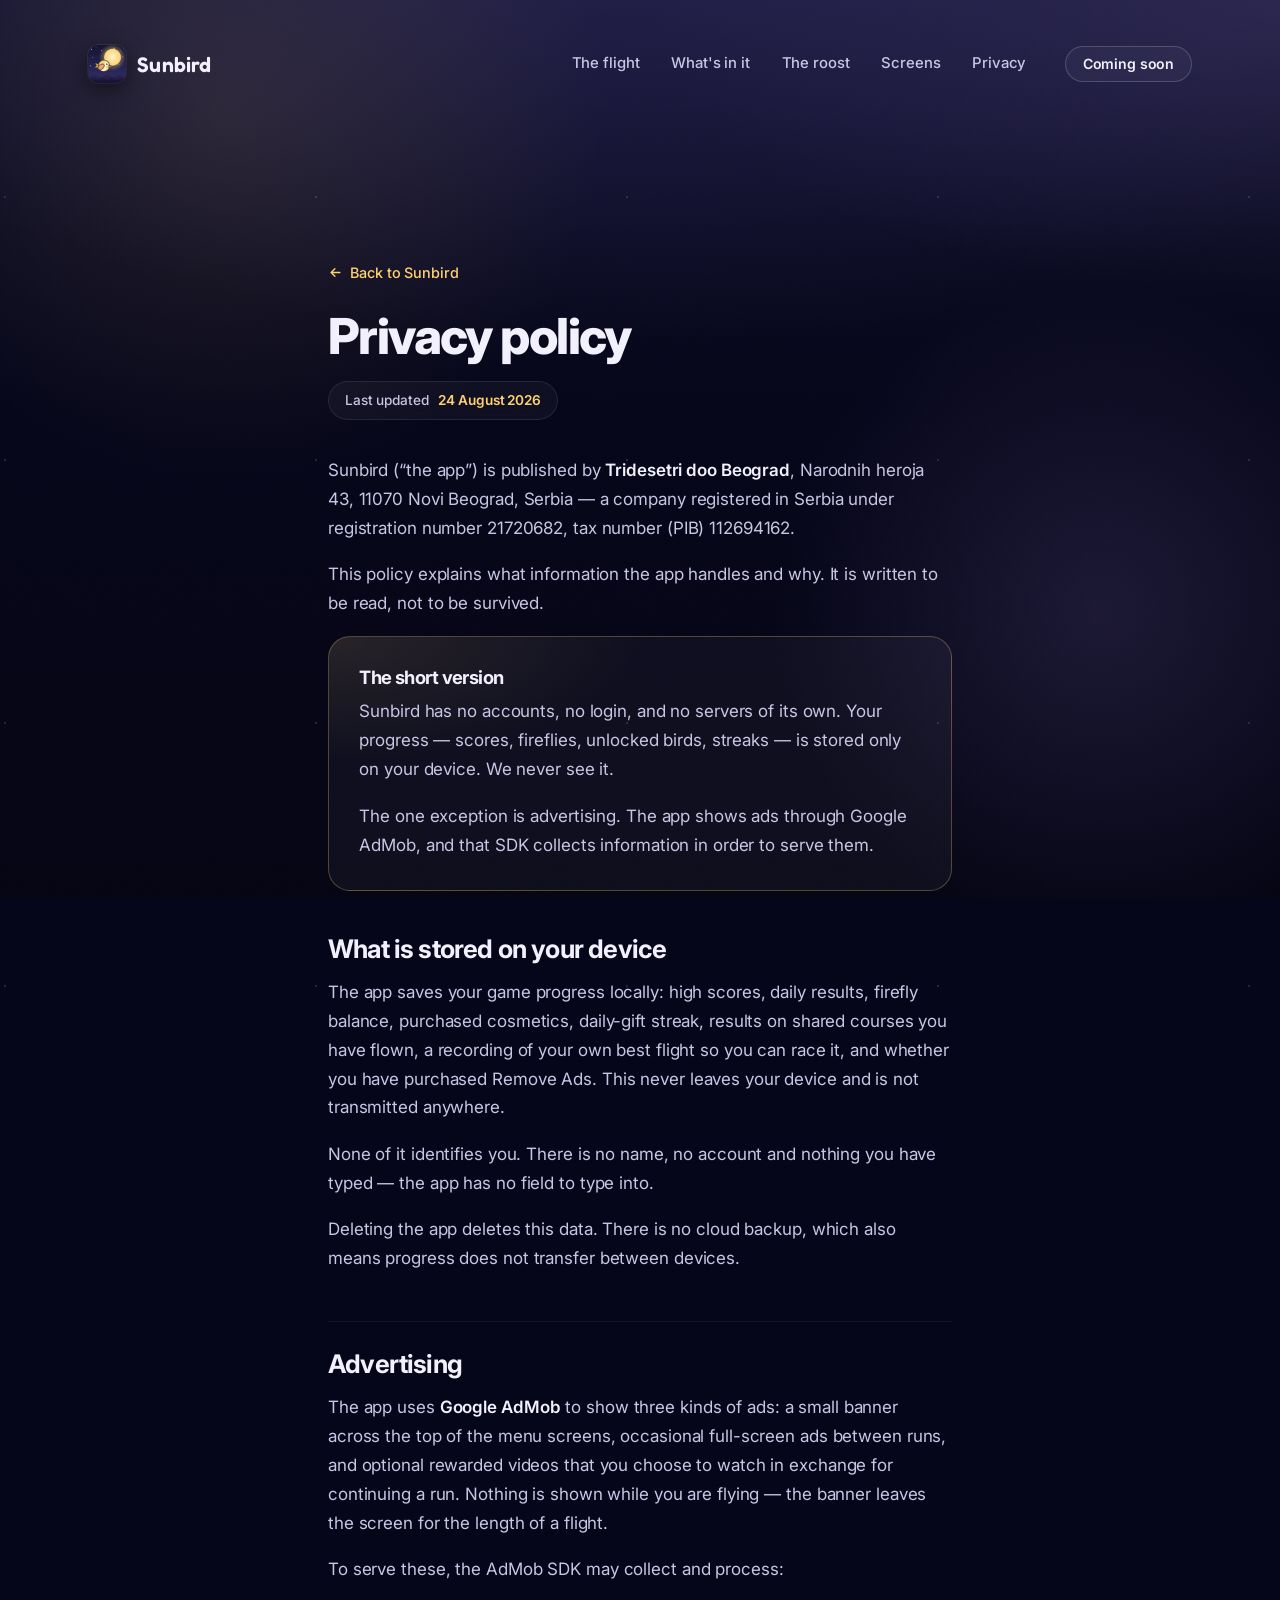
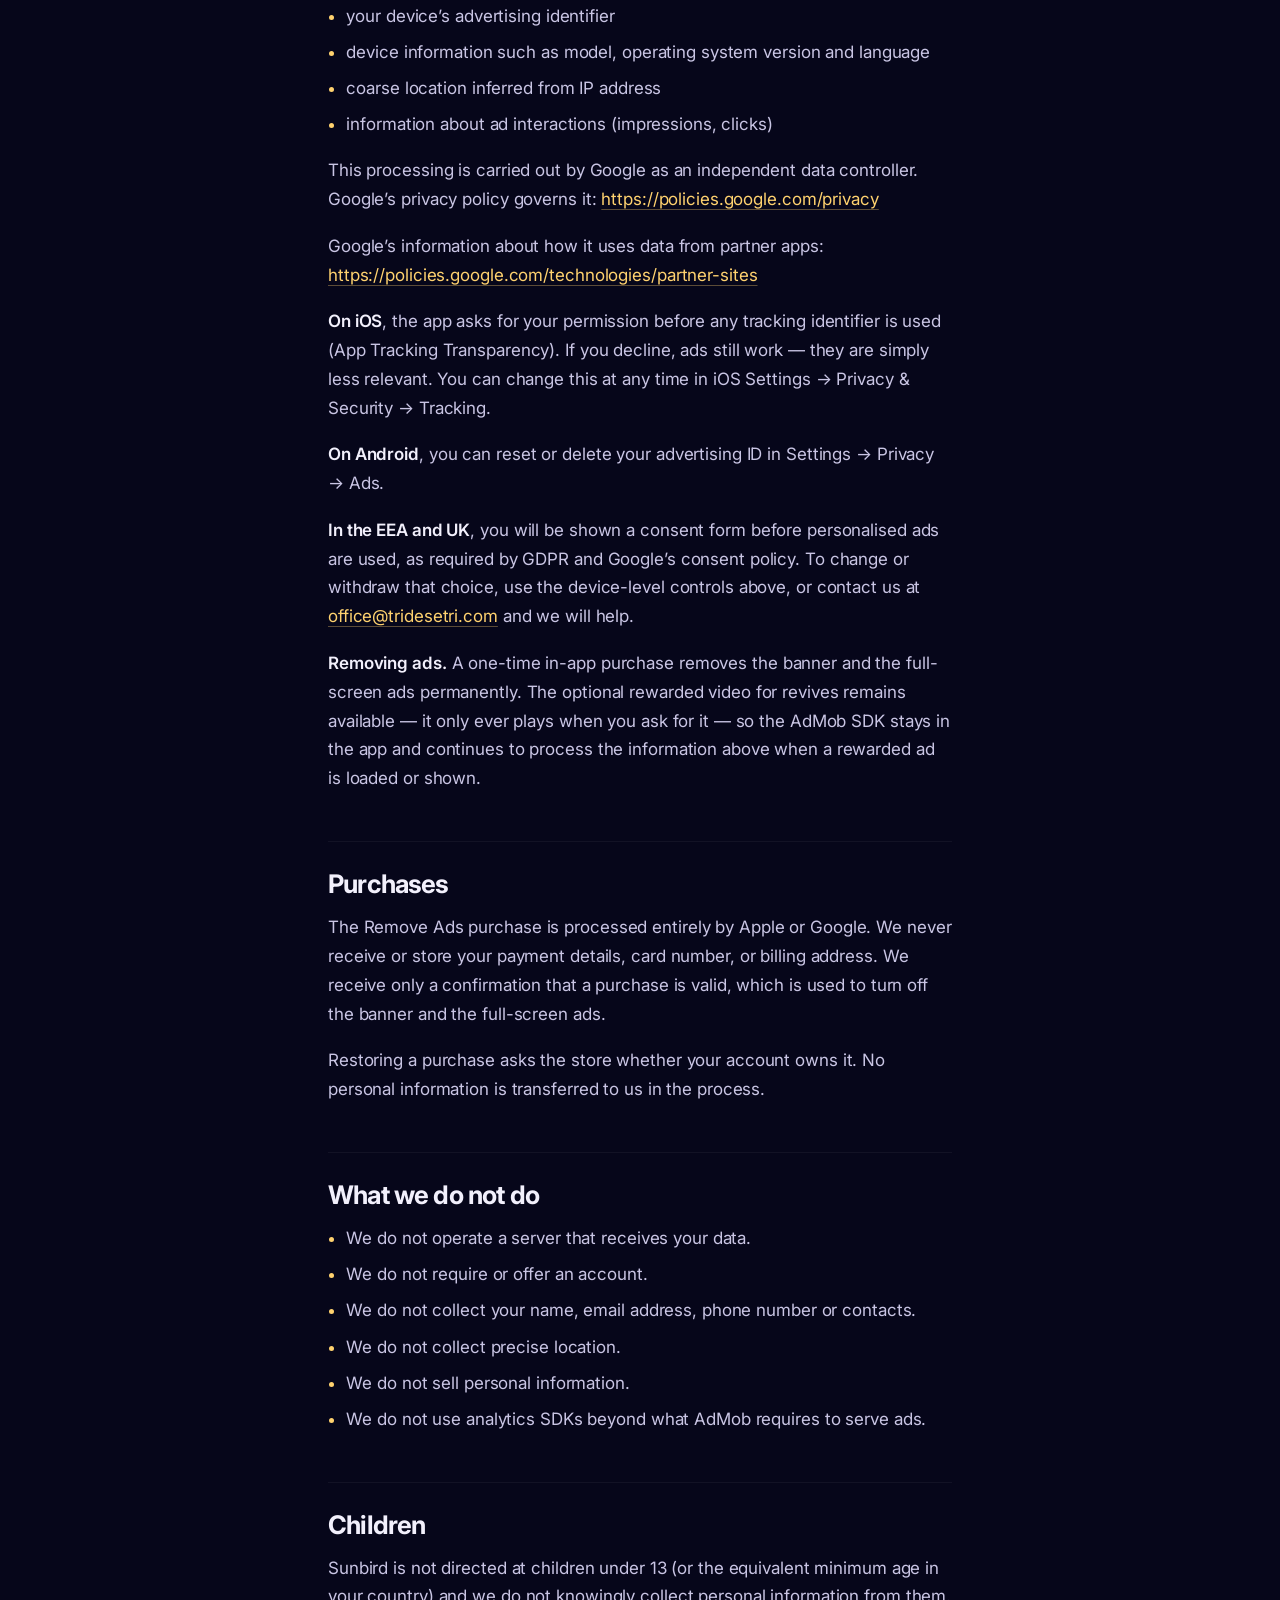
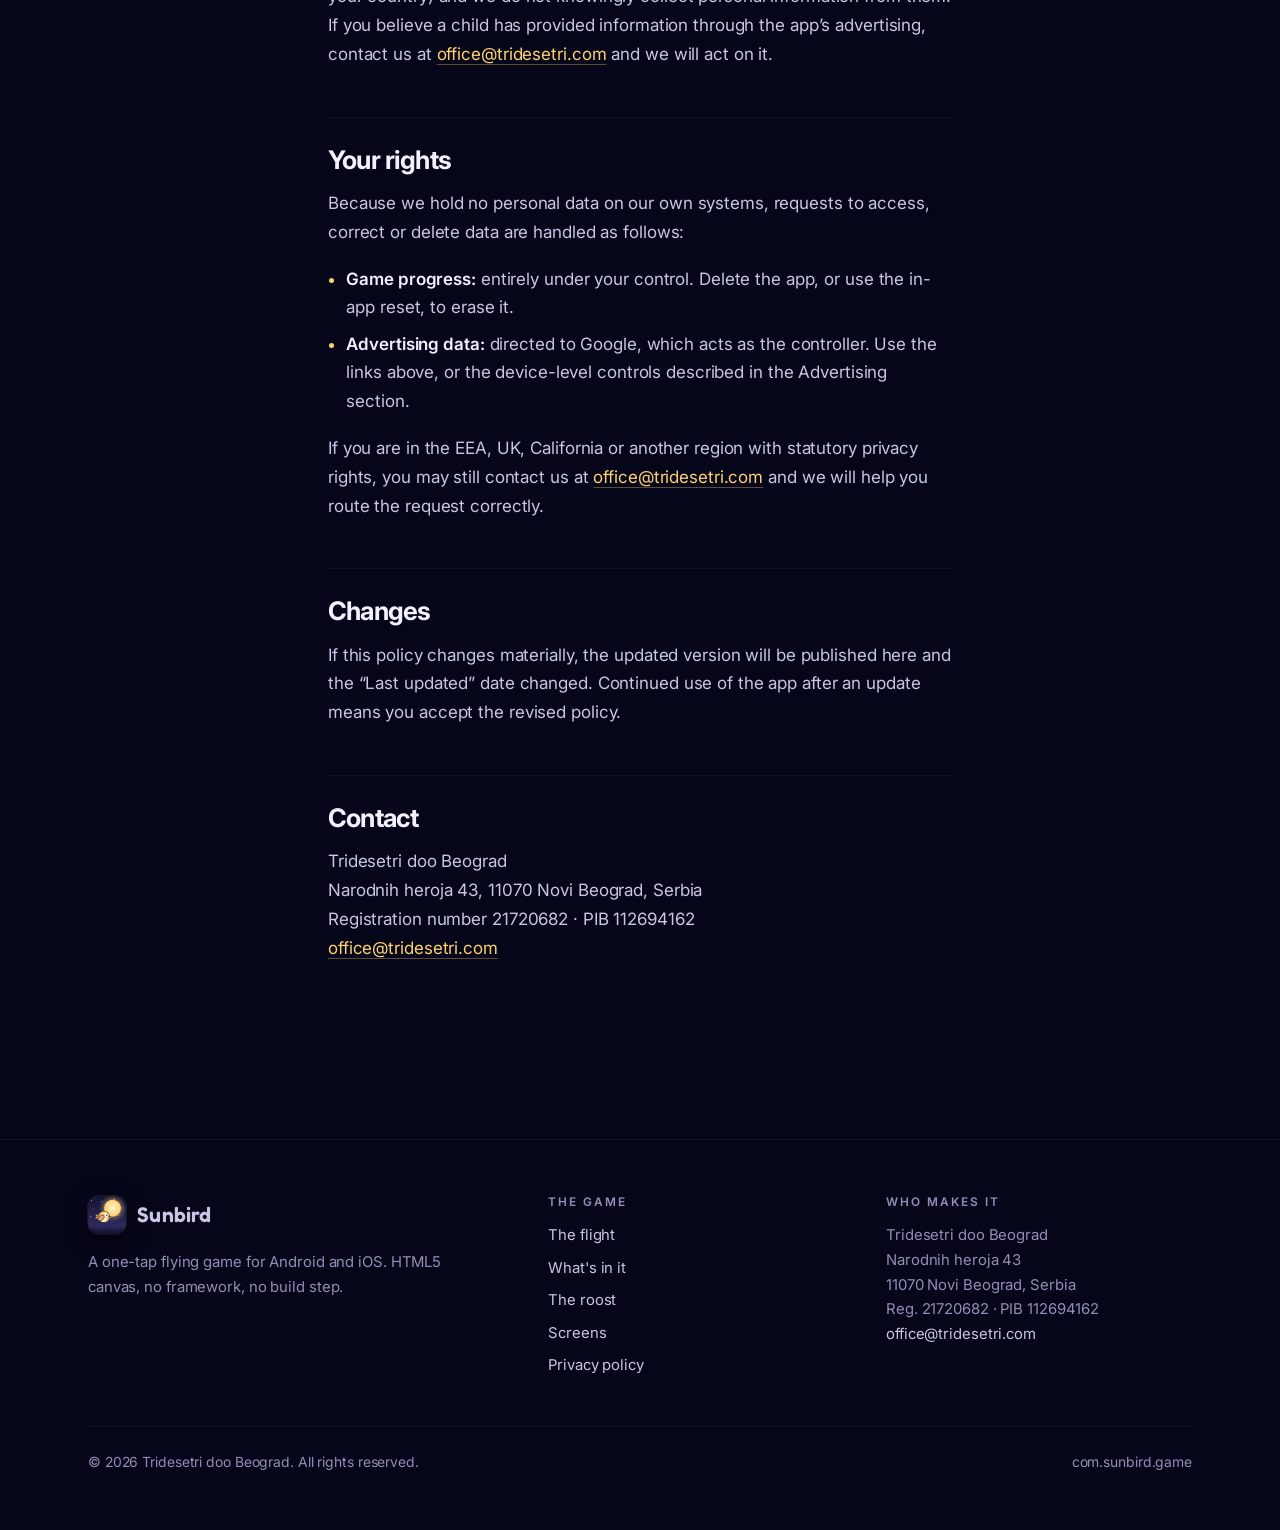
==== commit de851b0c: "fix(privacy): the policy described two kinds of ads; the app shows three The Advertising section sai" ====
--- a/privacy/index.html
+++ b/privacy/index.html
@@ -93,7 +93,7 @@
     <p>Deleting the app deletes this data. There is no cloud backup, which also means progress does not transfer between devices.</p>
 
     <h2>Advertising</h2>
-    <p>The app uses <strong>Google AdMob</strong> to show two kinds of ads: optional rewarded videos that you choose to watch in exchange for continuing a run, and occasional full-screen ads between runs.</p>
+    <p>The app uses <strong>Google AdMob</strong> to show three kinds of ads: a small banner across the top of the menu screens, occasional full-screen ads between runs, and optional rewarded videos that you choose to watch in exchange for continuing a run. Nothing is shown while you are flying — the banner leaves the screen for the length of a flight.</p>
     <p>To serve these, the AdMob SDK may collect and process:</p>
     <ul>
       <li>your device’s advertising identifier</li>
@@ -105,11 +105,11 @@
     <p>Google’s information about how it uses data from partner apps: <a href="https://policies.google.com/technologies/partner-sites">https://policies.google.com/technologies/partner-sites</a></p>
     <p><strong>On iOS</strong>, the app asks for your permission before any tracking identifier is used (App Tracking Transparency). If you decline, ads still work — they are simply less relevant. You can change this at any time in iOS Settings → Privacy &amp; Security → Tracking.</p>
     <p><strong>On Android</strong>, you can reset or delete your advertising ID in Settings → Privacy → Ads.</p>
-    <p><strong>In the EEA and UK</strong>, you will be shown a consent form before personalised ads are used, as required by GDPR and Google’s consent policy. You may change or withdraw consent at any time from within the app.</p>
-    <p><strong>Removing ads.</strong> A one-time in-app purchase removes all advertising from the app. Once it is active, the ad SDK is disabled and stops collecting this information.</p>
+    <p><strong>In the EEA and UK</strong>, you will be shown a consent form before personalised ads are used, as required by GDPR and Google’s consent policy. To change or withdraw that choice, use the device-level controls above, or contact us at <a href="mailto:office@tridesetri.com">office@tridesetri.com</a> and we will help.</p>
+    <p><strong>Removing ads.</strong> A one-time in-app purchase removes the banner and the full-screen ads permanently. The optional rewarded video for revives remains available — it only ever plays when you ask for it — so the AdMob SDK stays in the app and continues to process the information above when a rewarded ad is loaded or shown.</p>
 
     <h2>Purchases</h2>
-    <p>The Remove Ads purchase is processed entirely by Apple or Google. We never receive or store your payment details, card number, or billing address. We receive only a confirmation that a purchase is valid, which is used to disable advertising.</p>
+    <p>The Remove Ads purchase is processed entirely by Apple or Google. We never receive or store your payment details, card number, or billing address. We receive only a confirmation that a purchase is valid, which is used to turn off the banner and the full-screen ads.</p>
     <p>Restoring a purchase asks the store whether your account owns it. No personal information is transferred to us in the process.</p>
 
     <h2>What we do not do</h2>
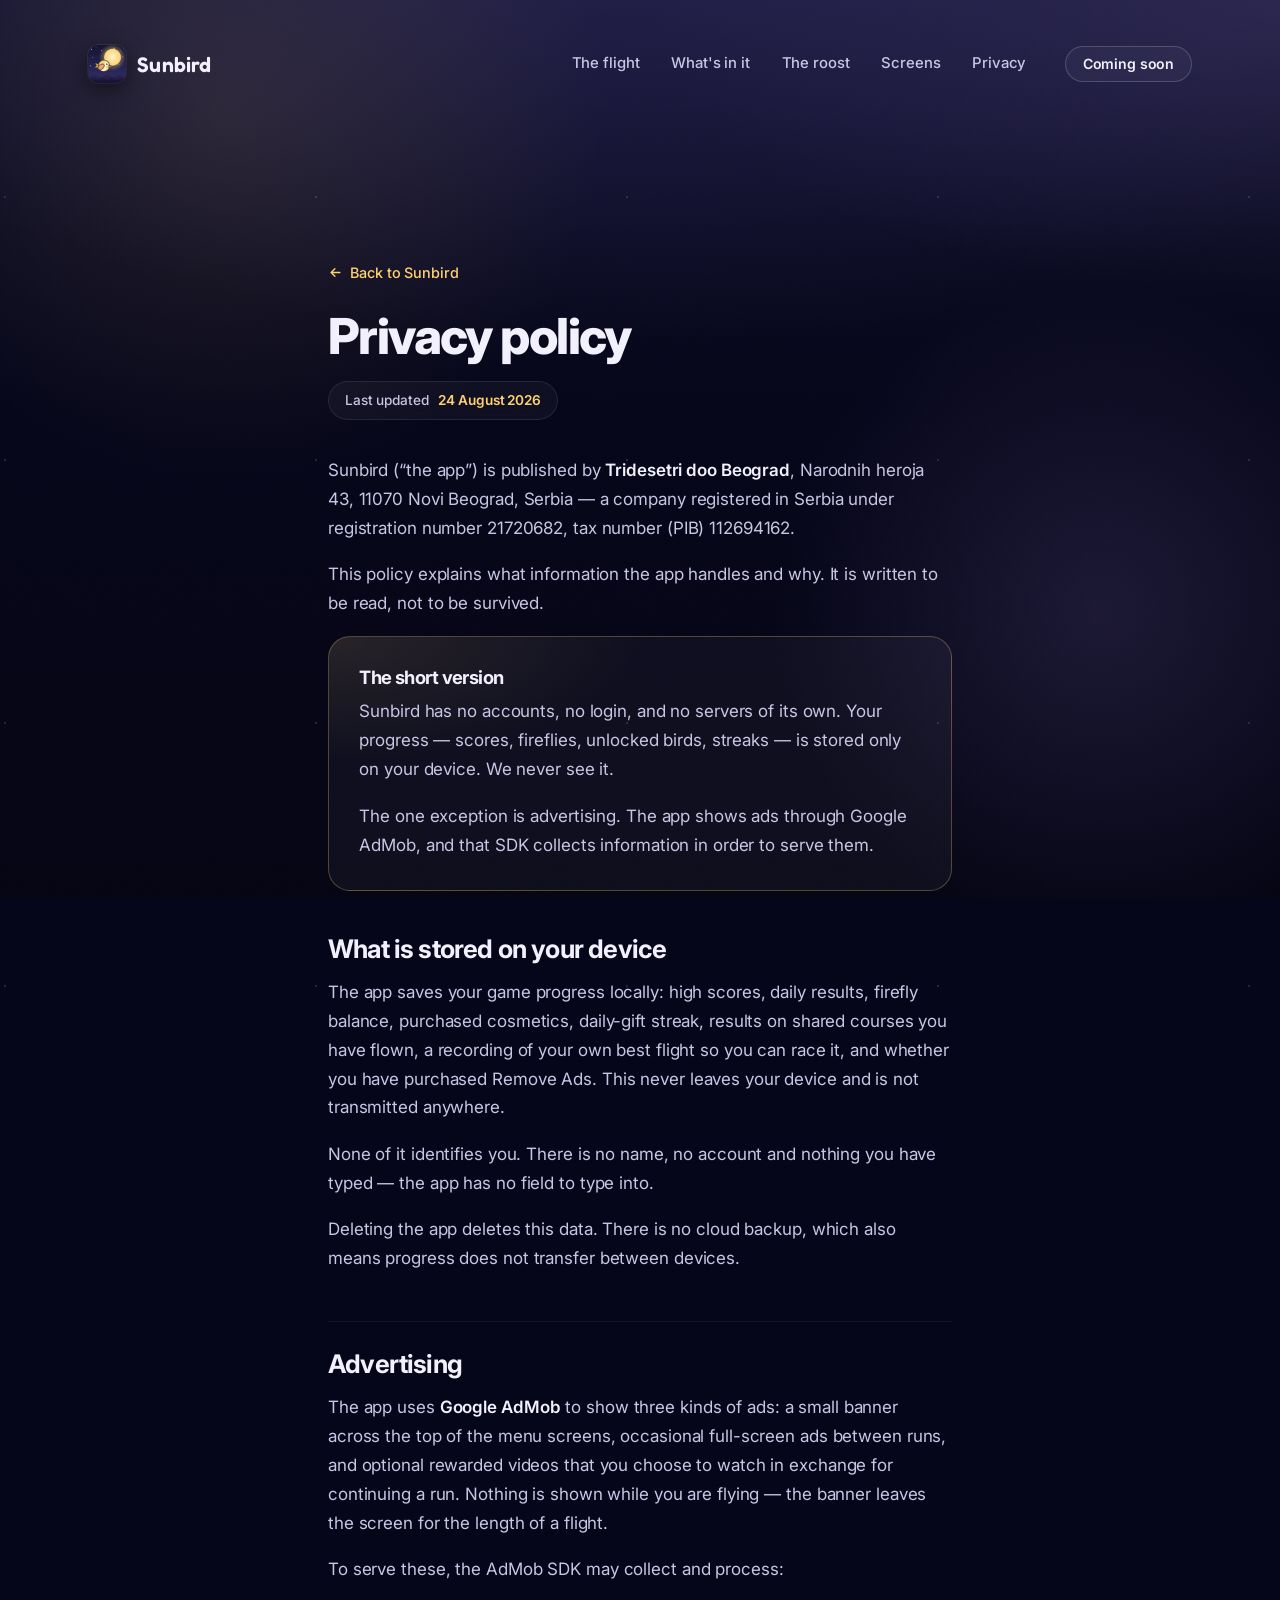
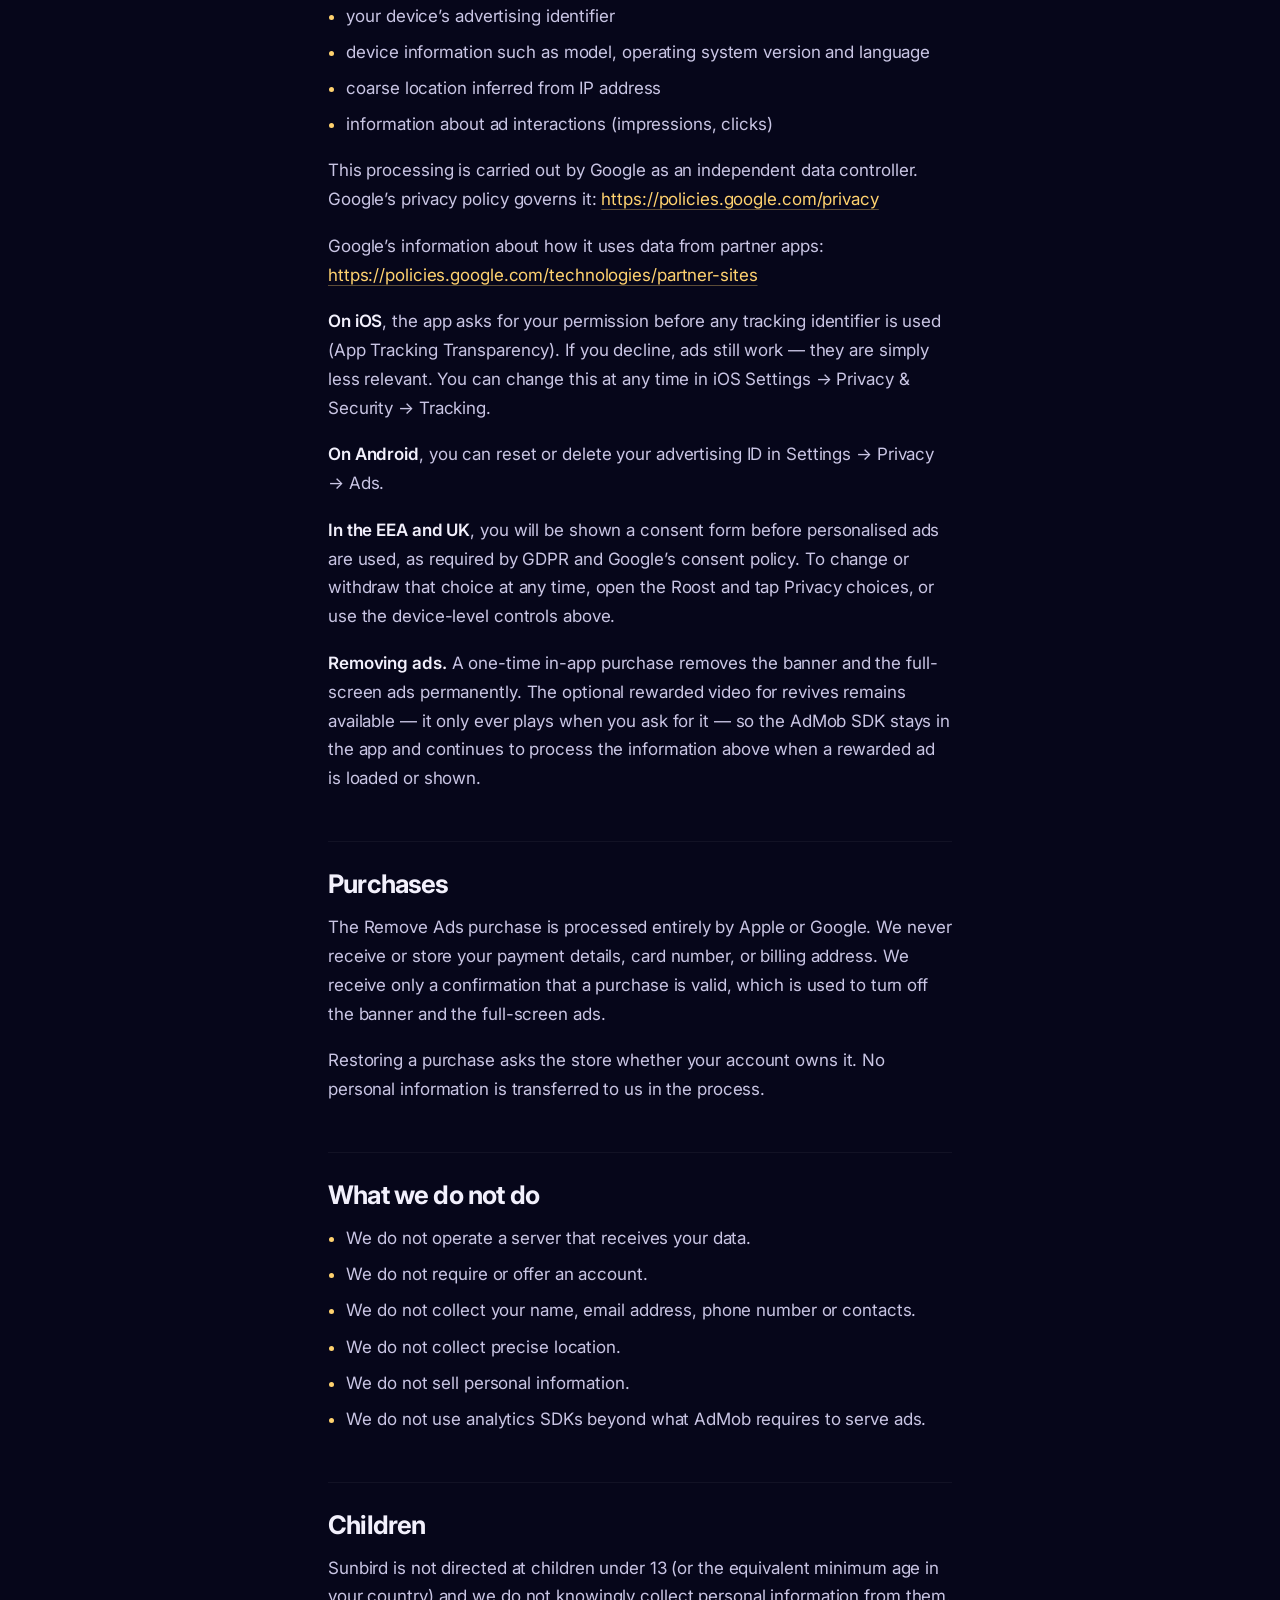
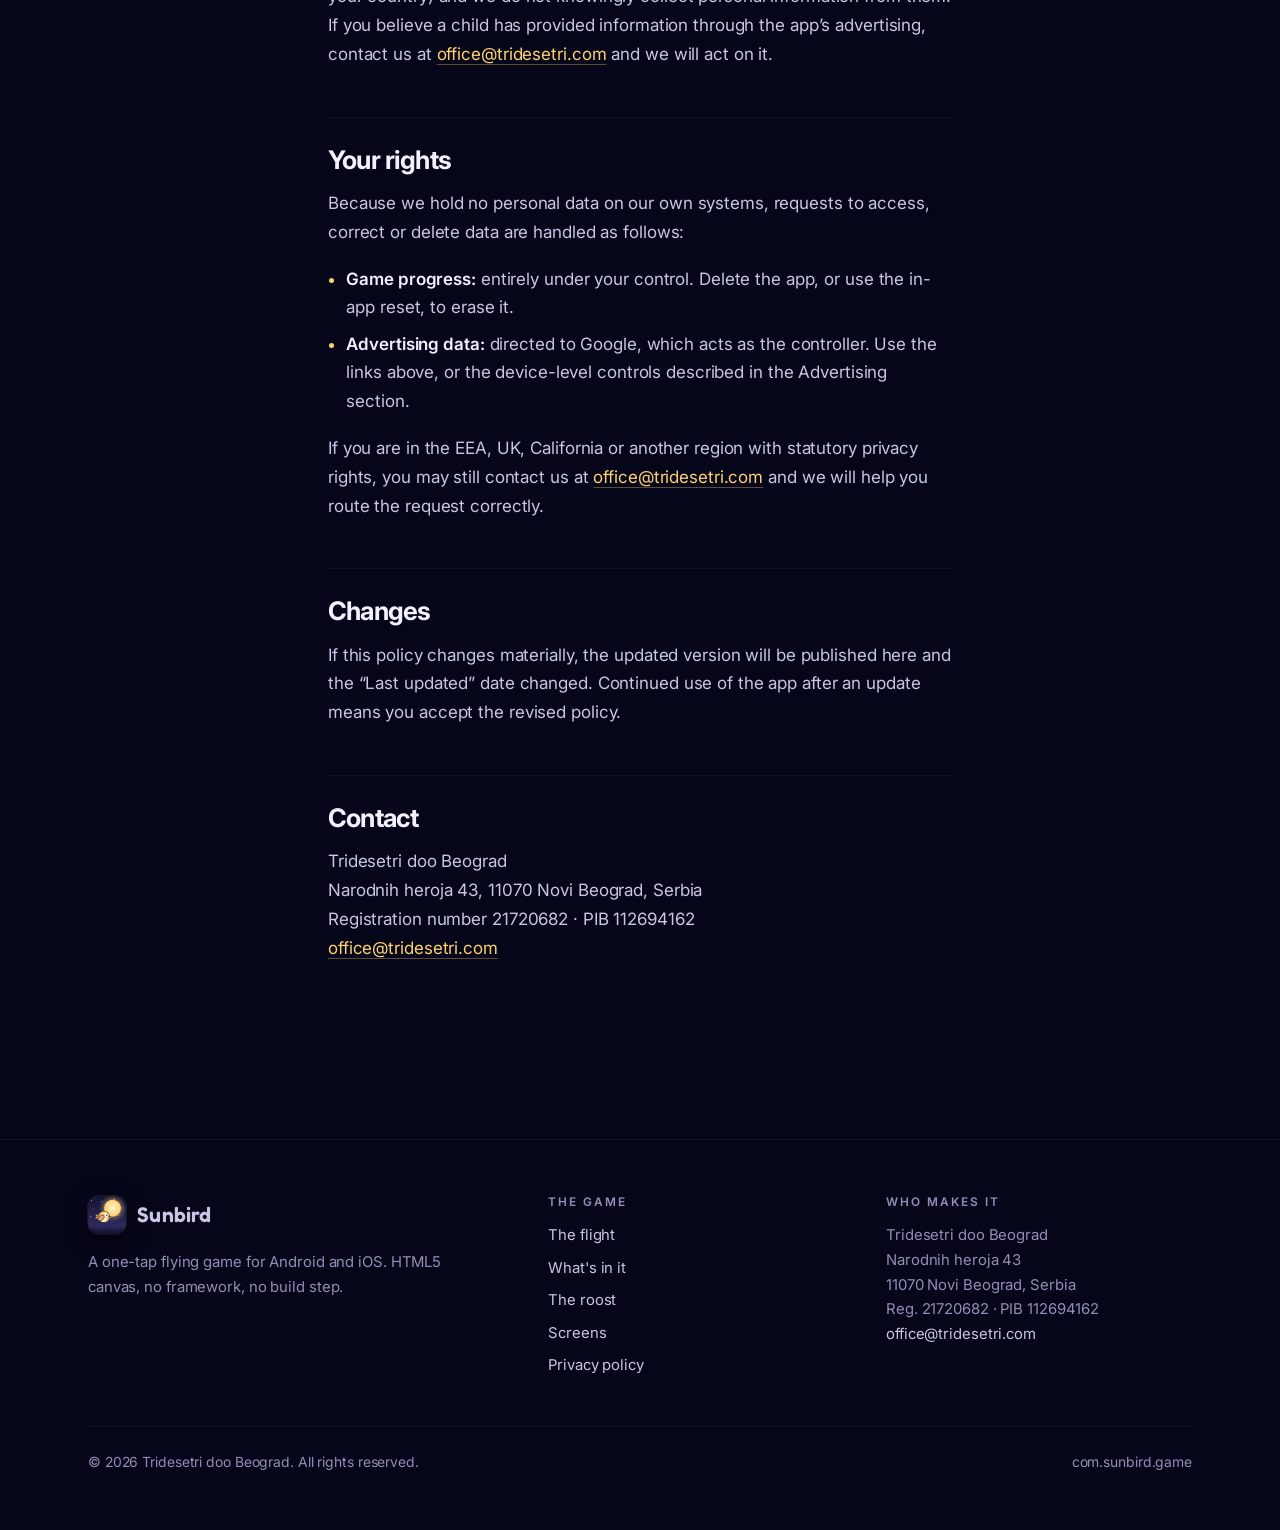
==== commit 1da4399c: "fix(copy): "no forced ads" overclaimed; say what is actually true The promise card and the social ca" ====
--- a/privacy/index.html
+++ b/privacy/index.html
@@ -105,7 +105,7 @@
     <p>Google’s information about how it uses data from partner apps: <a href="https://policies.google.com/technologies/partner-sites">https://policies.google.com/technologies/partner-sites</a></p>
     <p><strong>On iOS</strong>, the app asks for your permission before any tracking identifier is used (App Tracking Transparency). If you decline, ads still work — they are simply less relevant. You can change this at any time in iOS Settings → Privacy &amp; Security → Tracking.</p>
     <p><strong>On Android</strong>, you can reset or delete your advertising ID in Settings → Privacy → Ads.</p>
-    <p><strong>In the EEA and UK</strong>, you will be shown a consent form before personalised ads are used, as required by GDPR and Google’s consent policy. To change or withdraw that choice, use the device-level controls above, or contact us at <a href="mailto:office@tridesetri.com">office@tridesetri.com</a> and we will help.</p>
+    <p><strong>In the EEA and UK</strong>, you will be shown a consent form before personalised ads are used, as required by GDPR and Google’s consent policy. To change or withdraw that choice at any time, open the Roost and tap Privacy choices, or use the device-level controls above.</p>
     <p><strong>Removing ads.</strong> A one-time in-app purchase removes the banner and the full-screen ads permanently. The optional rewarded video for revives remains available — it only ever plays when you ask for it — so the AdMob SDK stays in the app and continues to process the information above when a rewarded ad is loaded or shown.</p>
 
     <h2>Purchases</h2>
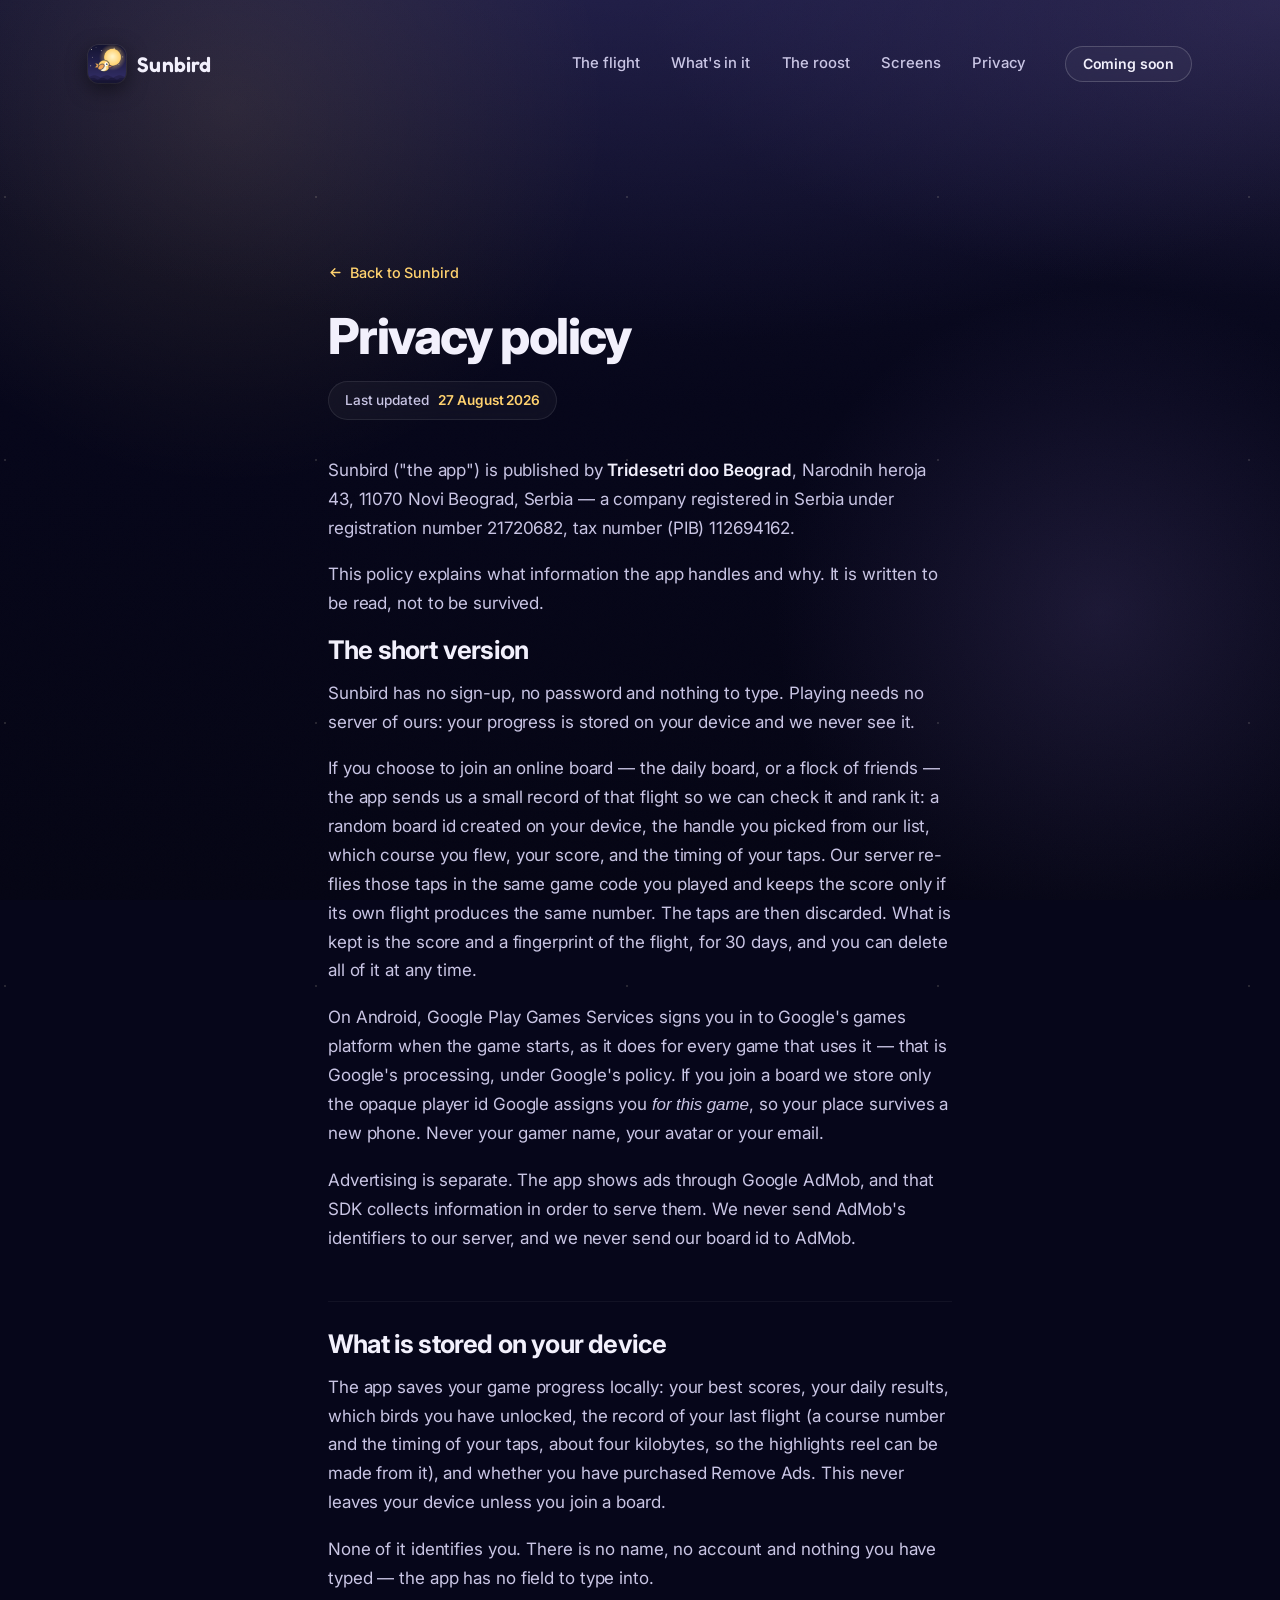
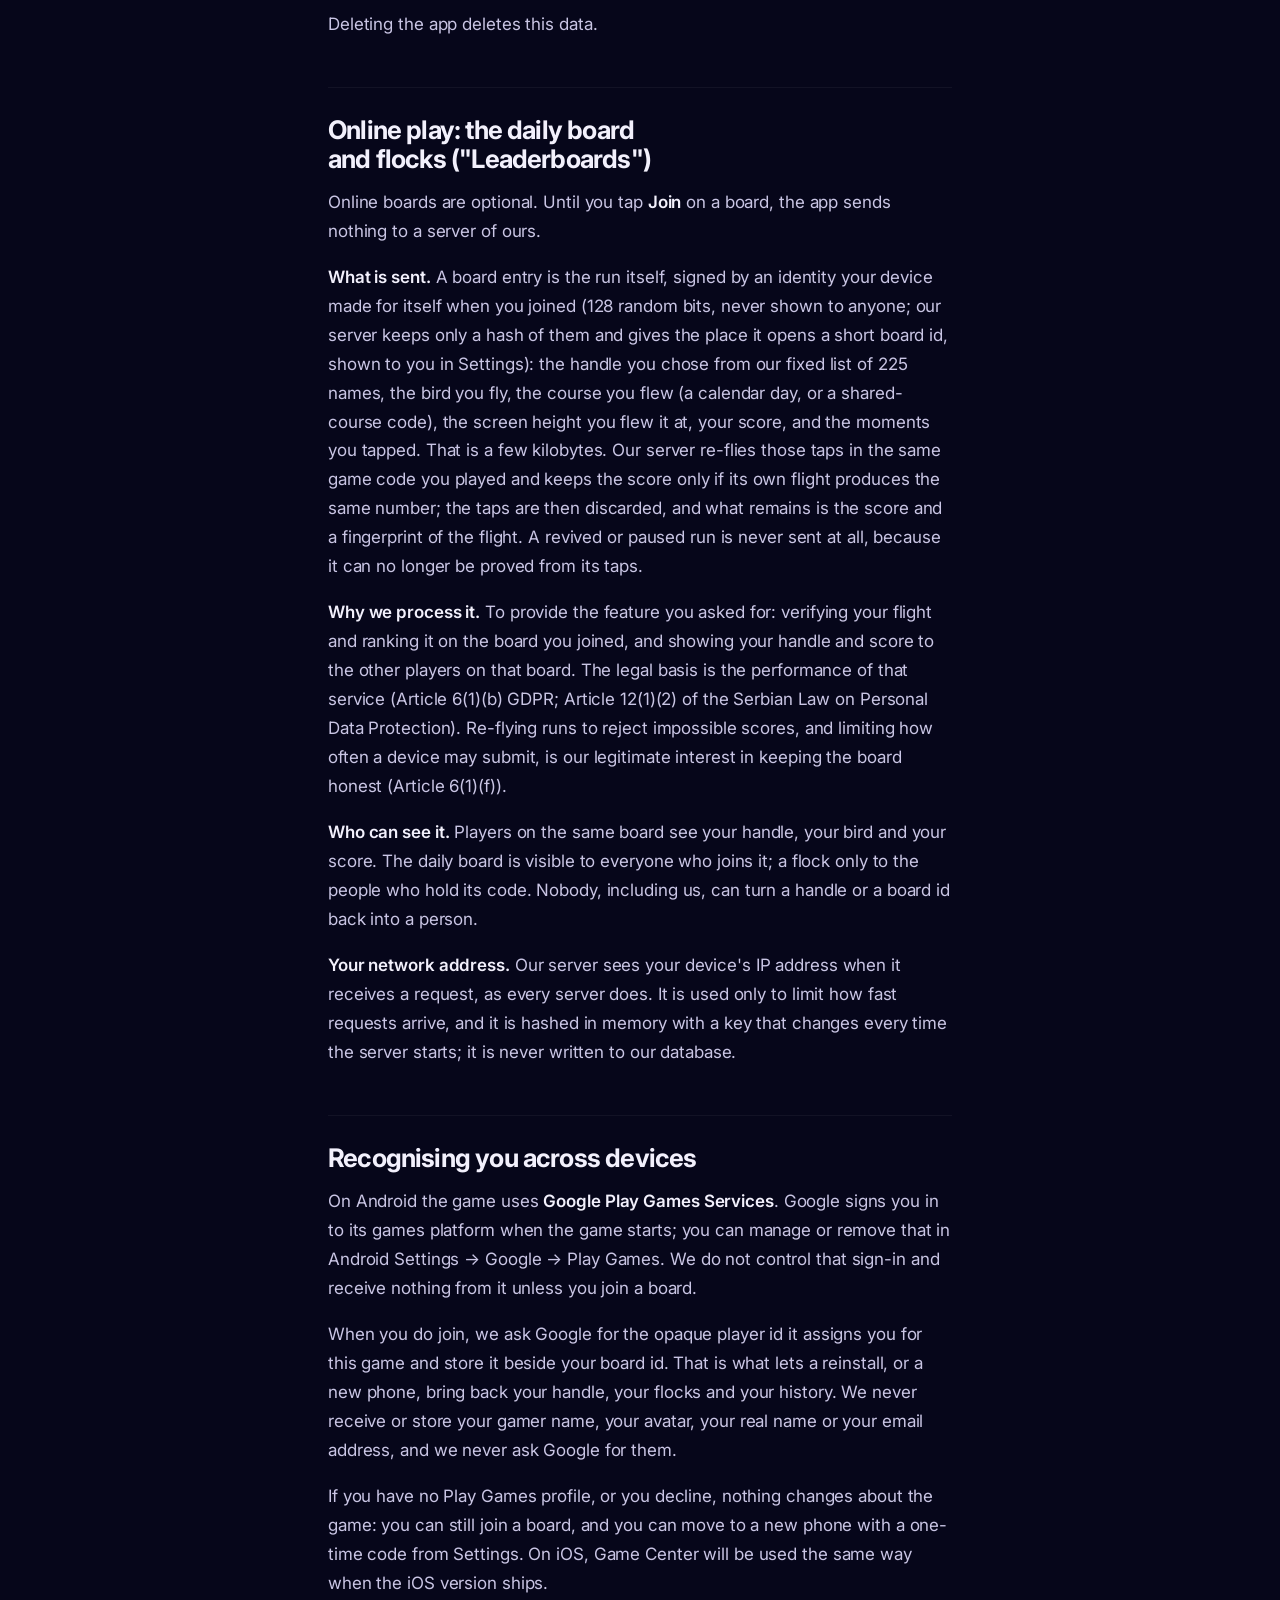
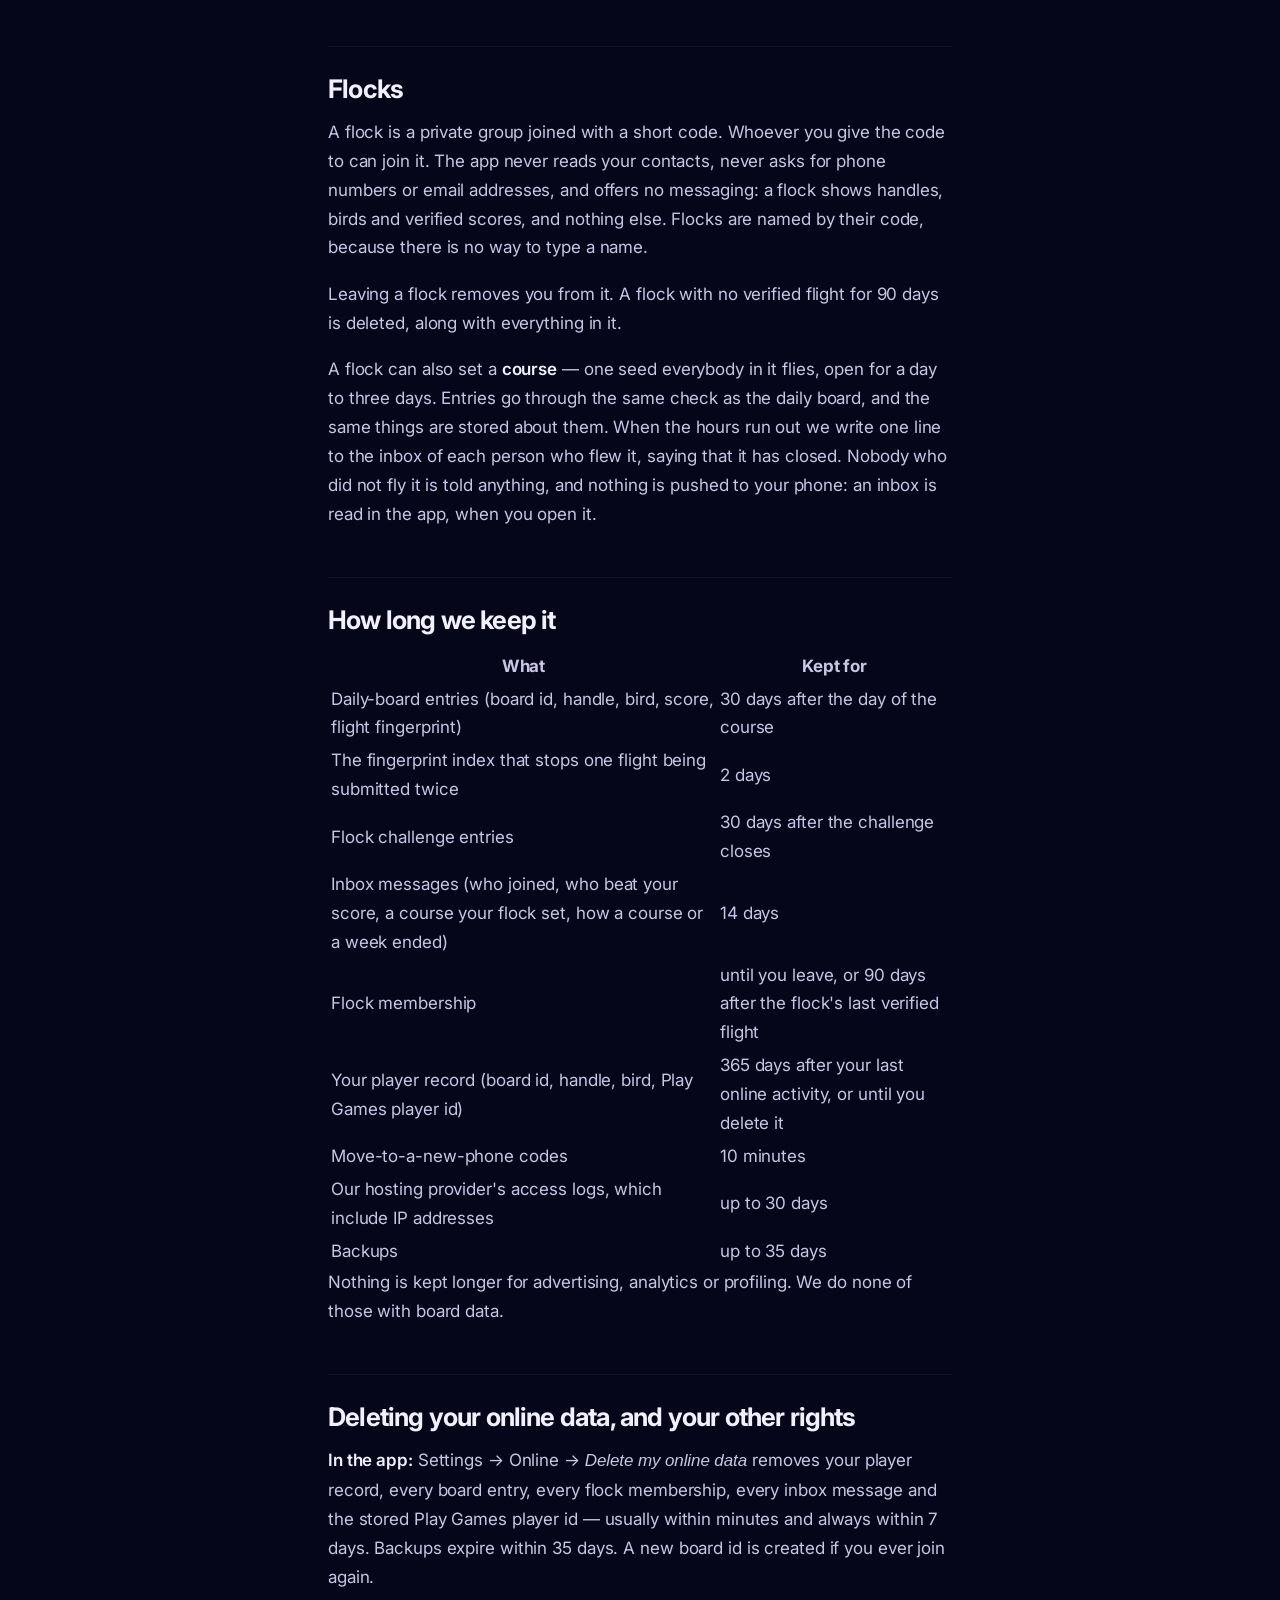
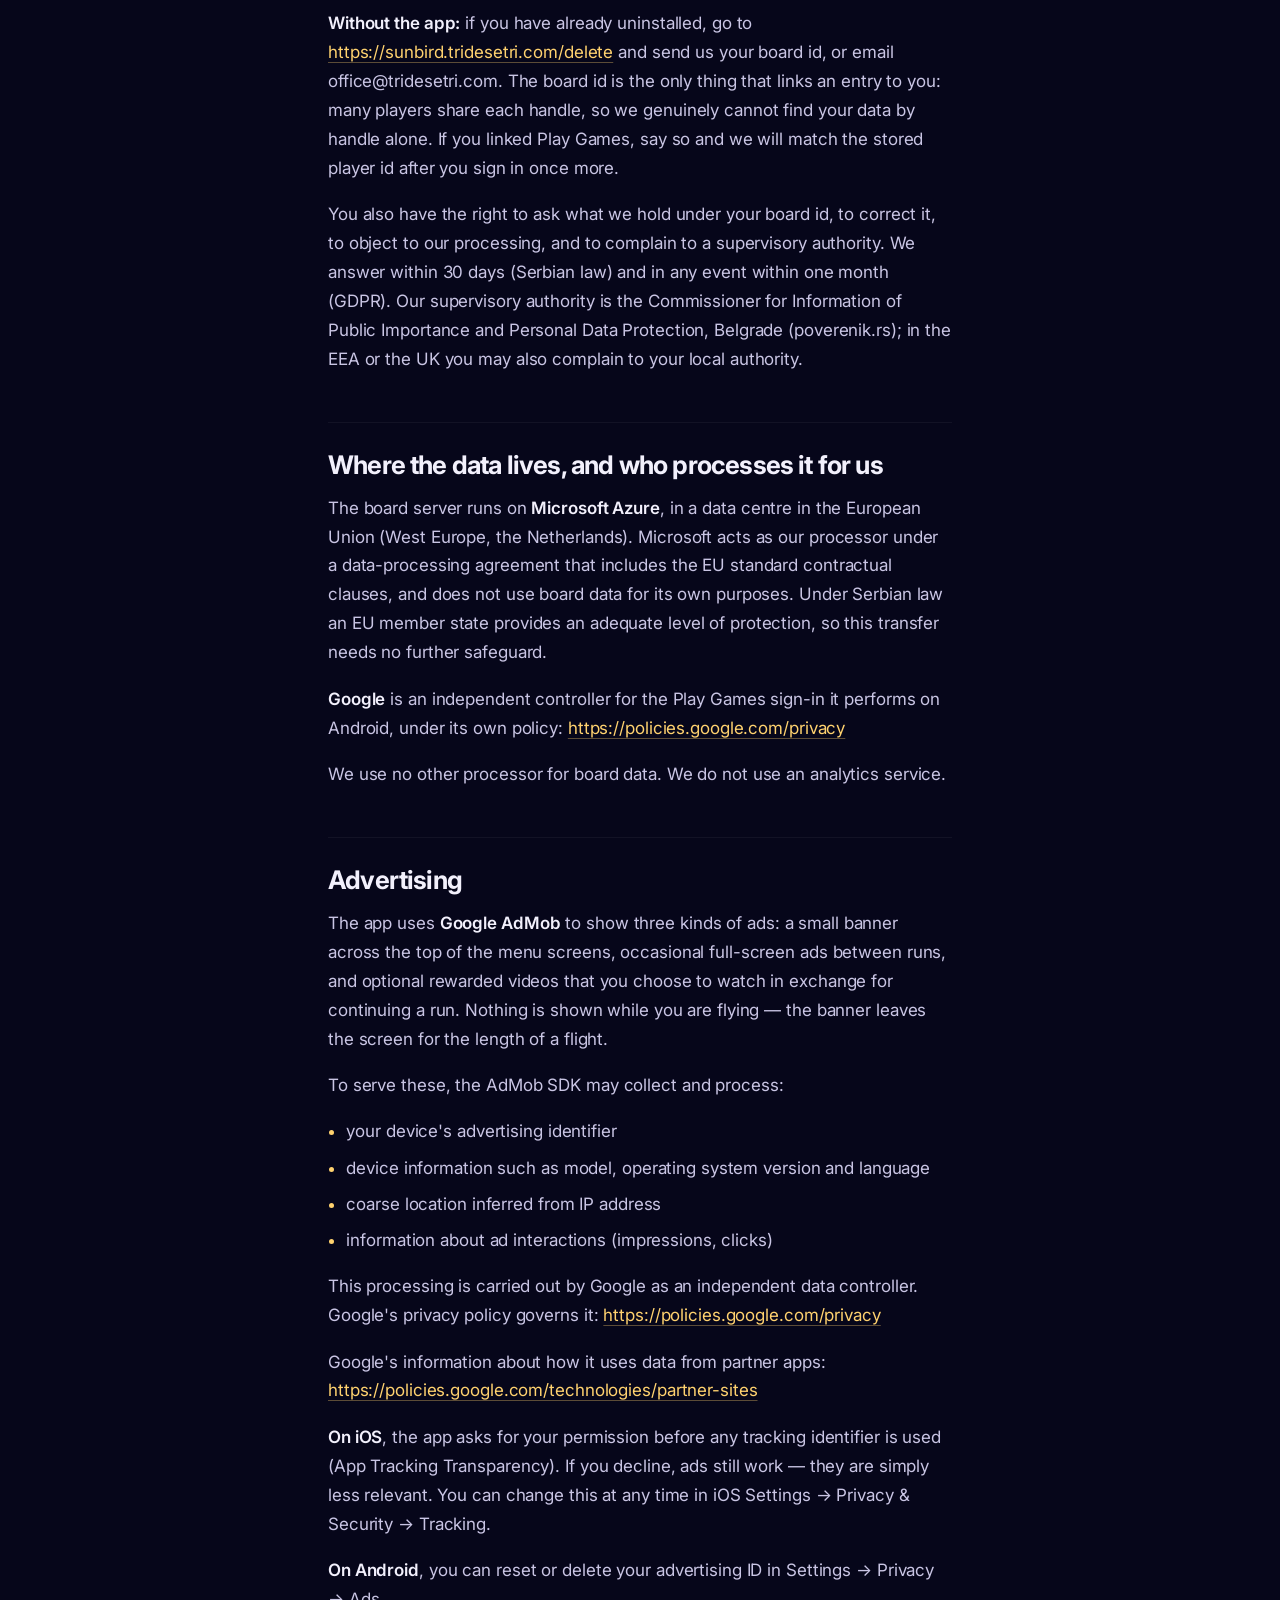
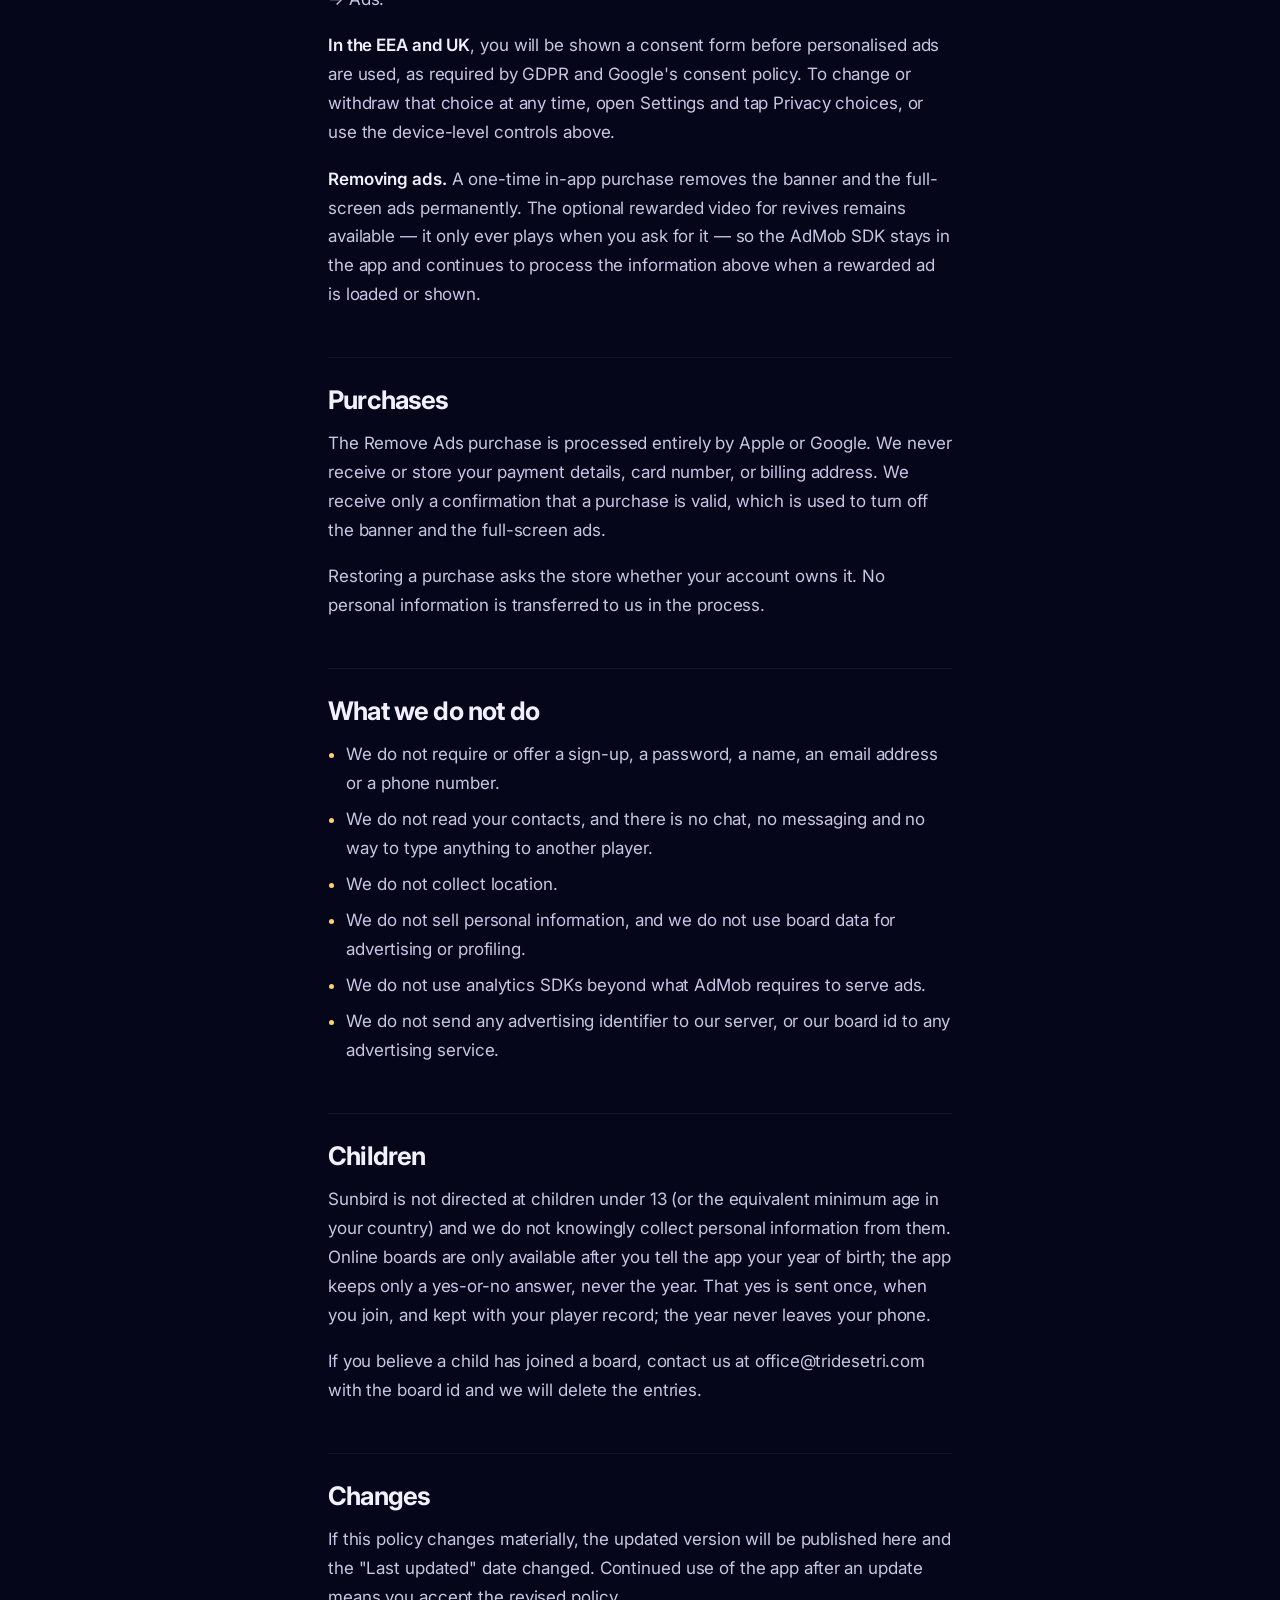
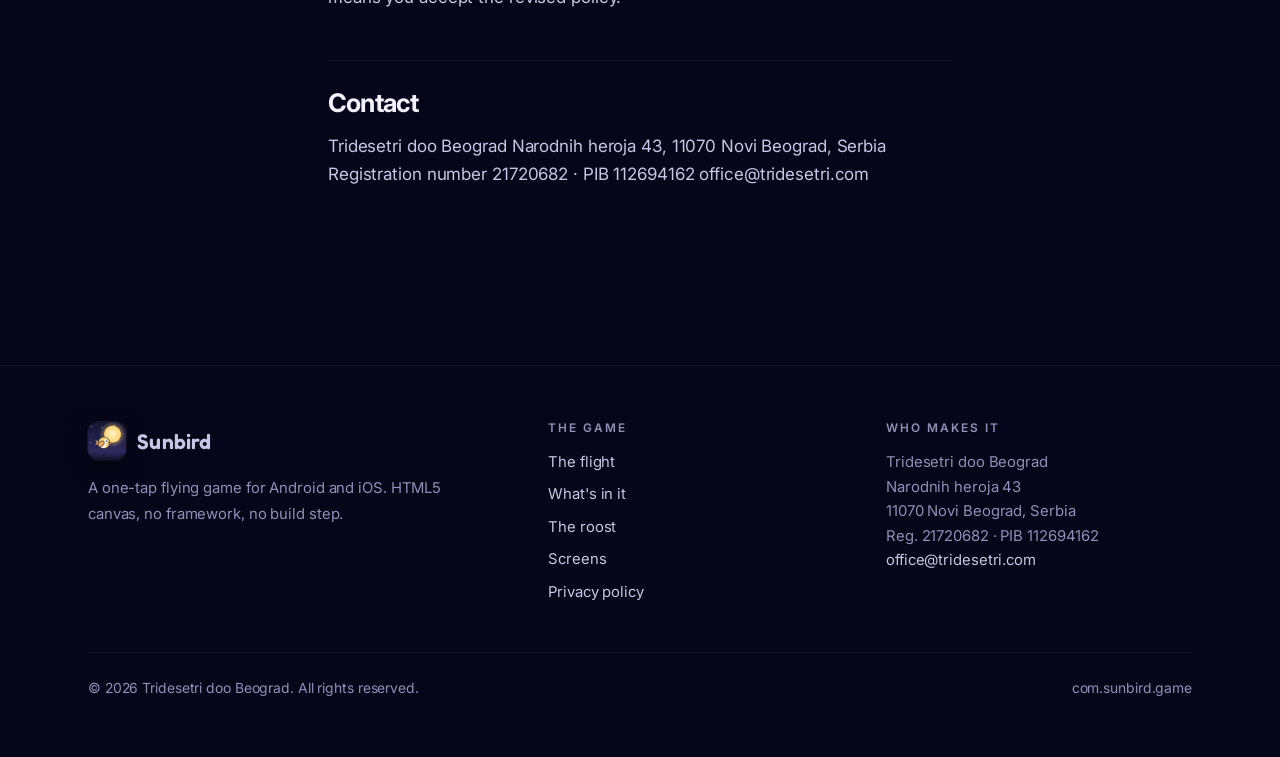
==== commit 5e618a95: "fix: the privacy policy said we run no server, and we run one The daily board went live on 27 August" ====
--- a/privacy/index.html
+++ b/privacy/index.html
@@ -5,7 +5,7 @@
 <meta name="viewport" content="width=device-width, initial-scale=1">
 
 <title>Privacy policy — Sunbird</title>
-<meta name="description" content="Sunbird's privacy policy. No accounts, no servers of our own, and no progress leaving your device. The one exception is advertising, and it is explained in full.">
+<meta name="description" content="Sunbird’s privacy policy. No sign-up and nothing to type; the game plays without a server. Joining a board sends one verified flight, and this explains exactly what it carries.">
 <meta name="theme-color" content="#06061A">
 <meta name="color-scheme" content="dark">
 <meta name="author" content="Tridesetri doo Beograd">
@@ -16,7 +16,7 @@
 <link rel="apple-touch-icon" href="../img/icon-512.png">
 
 <meta property="og:title" content="Privacy policy — Sunbird">
-<meta property="og:description" content="No accounts, no servers of our own, and no progress leaving your device. The one exception is advertising, and it is explained in full.">
+<meta property="og:description" content="Sunbird’s privacy policy. No sign-up and nothing to type; the game plays without a server. Joining a board sends one verified flight, and this explains exactly what it carries.">
 <meta property="og:image" content="https://sunbird.tridesetri.com/img/og.png">
 <meta property="og:url" content="https://sunbird.tridesetri.com/privacy/">
 <meta property="og:type" content="article">
@@ -72,78 +72,150 @@
       Back to Sunbird
     </a>
     <h1>Privacy policy</h1>
-    <span class="pill">Last updated <b>24 August 2026</b></span>
+    <span class="pill">Last updated <b>27 August 2026</b></span>
   </div>
 
   <article class="shell legal">
-
-    <p>Sunbird (“the app”) is published by <strong>Tridesetri doo Beograd</strong>, Narodnih heroja 43, 11070 Novi Beograd, Serbia — a company registered in Serbia under registration number 21720682, tax number (PIB) 112694162.</p>
-
-    <p>This policy explains what information the app handles and why. It is written to be read, not to be survived.</p>
-
-    <div class="tldr">
-      <h2>The short version</h2>
-      <p>Sunbird has no accounts, no login, and no servers of its own. Your progress — scores, fireflies, unlocked birds, streaks — is stored only on your device. We never see it.</p>
-      <p>The one exception is advertising. The app shows ads through Google AdMob, and that SDK collects information in order to serve them.</p>
-    </div>
-
-    <h2>What is stored on your device</h2>
-    <p>The app saves your game progress locally: high scores, daily results, firefly balance, purchased cosmetics, daily-gift streak, results on shared courses you have flown, a recording of your own best flight so you can race it, and whether you have purchased Remove Ads. This never leaves your device and is not transmitted anywhere.</p>
-    <p>None of it identifies you. There is no name, no account and nothing you have typed — the app has no field to type into.</p>
-    <p>Deleting the app deletes this data. There is no cloud backup, which also means progress does not transfer between devices.</p>
-
-    <h2>Advertising</h2>
-    <p>The app uses <strong>Google AdMob</strong> to show three kinds of ads: a small banner across the top of the menu screens, occasional full-screen ads between runs, and optional rewarded videos that you choose to watch in exchange for continuing a run. Nothing is shown while you are flying — the banner leaves the screen for the length of a flight.</p>
-    <p>To serve these, the AdMob SDK may collect and process:</p>
-    <ul>
-      <li>your device’s advertising identifier</li>
-      <li>device information such as model, operating system version and language</li>
-      <li>coarse location inferred from IP address</li>
-      <li>information about ad interactions (impressions, clicks)</li>
-    </ul>
-    <p>This processing is carried out by Google as an independent data controller. Google’s privacy policy governs it: <a href="https://policies.google.com/privacy">https://policies.google.com/privacy</a></p>
-    <p>Google’s information about how it uses data from partner apps: <a href="https://policies.google.com/technologies/partner-sites">https://policies.google.com/technologies/partner-sites</a></p>
-    <p><strong>On iOS</strong>, the app asks for your permission before any tracking identifier is used (App Tracking Transparency). If you decline, ads still work — they are simply less relevant. You can change this at any time in iOS Settings → Privacy &amp; Security → Tracking.</p>
-    <p><strong>On Android</strong>, you can reset or delete your advertising ID in Settings → Privacy → Ads.</p>
-    <p><strong>In the EEA and UK</strong>, you will be shown a consent form before personalised ads are used, as required by GDPR and Google’s consent policy. To change or withdraw that choice at any time, open the Roost and tap Privacy choices, or use the device-level controls above.</p>
-    <p><strong>Removing ads.</strong> A one-time in-app purchase removes the banner and the full-screen ads permanently. The optional rewarded video for revives remains available — it only ever plays when you ask for it — so the AdMob SDK stays in the app and continues to process the information above when a rewarded ad is loaded or shown.</p>
-
-    <h2>Purchases</h2>
-    <p>The Remove Ads purchase is processed entirely by Apple or Google. We never receive or store your payment details, card number, or billing address. We receive only a confirmation that a purchase is valid, which is used to turn off the banner and the full-screen ads.</p>
-    <p>Restoring a purchase asks the store whether your account owns it. No personal information is transferred to us in the process.</p>
-
-    <h2>What we do not do</h2>
-    <ul>
-      <li>We do not operate a server that receives your data.</li>
-      <li>We do not require or offer an account.</li>
-      <li>We do not collect your name, email address, phone number or contacts.</li>
-      <li>We do not collect precise location.</li>
-      <li>We do not sell personal information.</li>
-      <li>We do not use analytics SDKs beyond what AdMob requires to serve ads.</li>
-    </ul>
-
-    <h2>Children</h2>
-    <p>Sunbird is not directed at children under 13 (or the equivalent minimum age in your country) and we do not knowingly collect personal information from them. If you believe a child has provided information through the app’s advertising, contact us at <a href="mailto:office@tridesetri.com">office@tridesetri.com</a> and we will act on it.</p>
-
-    <h2>Your rights</h2>
-    <p>Because we hold no personal data on our own systems, requests to access, correct or delete data are handled as follows:</p>
-    <ul>
-      <li><strong>Game progress:</strong> entirely under your control. Delete the app, or use the in-app reset, to erase it.</li>
-      <li><strong>Advertising data:</strong> directed to Google, which acts as the controller. Use the links above, or the device-level controls described in the Advertising section.</li>
-    </ul>
-    <p>If you are in the EEA, UK, California or another region with statutory privacy rights, you may still contact us at <a href="mailto:office@tridesetri.com">office@tridesetri.com</a> and we will help you route the request correctly.</p>
-
-    <h2>Changes</h2>
-    <p>If this policy changes materially, the updated version will be published here and the “Last updated” date changed. Continued use of the app after an update means you accept the revised policy.</p>
-
-    <h2>Contact</h2>
-    <address>
-      Tridesetri doo Beograd<br>
-      Narodnih heroja 43, 11070 Novi Beograd, Serbia<br>
-      Registration number 21720682 &middot; PIB 112694162<br>
-      <a href="mailto:office@tridesetri.com">office@tridesetri.com</a>
-    </address>
-
+<p>Sunbird ("the app") is published by <strong>Tridesetri doo Beograd</strong>, Narodnih heroja 43, 11070 Novi Beograd, Serbia — a company registered in Serbia under registration number 21720682, tax number (PIB) 112694162.</p>
+
+<p>This policy explains what information the app handles and why. It is written to be read, not to be survived.</p>
+
+<h2>The short version</h2>
+
+<p>Sunbird has no sign-up, no password and nothing to type. Playing needs no server of ours: your progress is stored on your device and we never see it.</p>
+
+<p>If you choose to join an online board — the daily board, or a flock of friends — the app sends us a small record of that flight so we can check it and rank it: a random board id created on your device, the handle you picked from our list, which course you flew, your score, and the timing of your taps. Our server re-flies those taps in the same game code you played and keeps the score only if its own flight produces the same number. The taps are then discarded. What is kept is the score and a fingerprint of the flight, for 30 days, and you can delete all of it at any time.</p>
+
+<p>On Android, Google Play Games Services signs you in to Google's games platform when the game starts, as it does for every game that uses it — that is Google's processing, under Google's policy. If you join a board we store only the opaque player id Google assigns you <em>for this game</em>, so your place survives a new phone. Never your gamer name, your avatar or your email.</p>
+
+<p>Advertising is separate. The app shows ads through Google AdMob, and that SDK collects information in order to serve them. We never send AdMob's identifiers to our server, and we never send our board id to AdMob.</p>
+
+<h2>What is stored on your device</h2>
+
+<p>The app saves your game progress locally: your best scores, your daily results, which birds you have unlocked, the record of your last flight (a course number and the timing of your taps, about four kilobytes, so the highlights reel can be made from it), and whether you have purchased Remove Ads. This never leaves your device unless you join a board.</p>
+
+<p>None of it identifies you. There is no name, no account and nothing you have typed — the app has no field to type into.</p>
+
+<p>Deleting the app deletes this data.</p>
+
+<h2>Online play: the daily board and flocks ("Leaderboards")</h2>
+
+<p>Online boards are optional. Until you tap <strong>Join</strong> on a board, the app sends nothing to a server of ours.</p>
+
+<p><strong>What is sent.</strong> A board entry is the run itself, signed by an identity your device made for itself when you joined (128 random bits, never shown to anyone; our server keeps only a hash of them and gives the place it opens a short board id, shown to you in Settings): the handle you chose from our fixed list of 225 names, the bird you fly, the course you flew (a calendar day, or a shared-course code), the screen height you flew it at, your score, and the moments you tapped. That is a few kilobytes. Our server re-flies those taps in the same game code you played and keeps the score only if its own flight produces the same number; the taps are then discarded, and what remains is the score and a fingerprint of the flight. A revived or paused run is never sent at all, because it can no longer be proved from its taps.</p>
+
+<p><strong>Why we process it.</strong> To provide the feature you asked for: verifying your flight and ranking it on the board you joined, and showing your handle and score to the other players on that board. The legal basis is the performance of that service (Article 6(1)(b) GDPR; Article 12(1)(2) of the Serbian Law on Personal Data Protection). Re-flying runs to reject impossible scores, and limiting how often a device may submit, is our legitimate interest in keeping the board honest (Article 6(1)(f)).</p>
+
+<p><strong>Who can see it.</strong> Players on the same board see your handle, your bird and your score. The daily board is visible to everyone who joins it; a flock only to the people who hold its code. Nobody, including us, can turn a handle or a board id back into a person.</p>
+
+<p><strong>Your network address.</strong> Our server sees your device's IP address when it receives a request, as every server does. It is used only to limit how fast requests arrive, and it is hashed in memory with a key that changes every time the server starts; it is never written to our database.</p>
+
+<h2>Recognising you across devices</h2>
+
+<p>On Android the game uses <strong>Google Play Games Services</strong>. Google signs you in to its games platform when the game starts; you can manage or remove that in Android Settings → Google → Play Games. We do not control that sign-in and receive nothing from it unless you join a board.</p>
+
+<p>When you do join, we ask Google for the opaque player id it assigns you for this game and store it beside your board id. That is what lets a reinstall, or a new phone, bring back your handle, your flocks and your history. We never receive or store your gamer name, your avatar, your real name or your email address, and we never ask Google for them.</p>
+
+<p>If you have no Play Games profile, or you decline, nothing changes about the game: you can still join a board, and you can move to a new phone with a one-time code from Settings. On iOS, Game Center will be used the same way when the iOS version ships.</p>
+
+<h2>Flocks</h2>
+
+<p>A flock is a private group joined with a short code. Whoever you give the code to can join it. The app never reads your contacts, never asks for phone numbers or email addresses, and offers no messaging: a flock shows handles, birds and verified scores, and nothing else. Flocks are named by their code, because there is no way to type a name.</p>
+
+<p>Leaving a flock removes you from it. A flock with no verified flight for 90 days is deleted, along with everything in it.</p>
+
+<p>A flock can also set a <strong>course</strong> — one seed everybody in it flies, open for a day to three days. Entries go through the same check as the daily board, and the same things are stored about them. When the hours run out we write one line to the inbox of each person who flew it, saying that it has closed. Nobody who did not fly it is told anything, and nothing is pushed to your phone: an inbox is read in the app, when you open it.</p>
+
+<h2>How long we keep it</h2>
+
+<table>
+<thead><tr><th>What</th><th>Kept for</th></tr></thead>
+<tbody>
+<tr><td>Daily-board entries (board id, handle, bird, score, flight fingerprint)</td><td>30 days after the day of the course</td></tr>
+<tr><td>The fingerprint index that stops one flight being submitted twice</td><td>2 days</td></tr>
+<tr><td>Flock challenge entries</td><td>30 days after the challenge closes</td></tr>
+<tr><td>Inbox messages (who joined, who beat your score, a course your flock set, how a course or a week ended)</td><td>14 days</td></tr>
+<tr><td>Flock membership</td><td>until you leave, or 90 days after the flock's last verified flight</td></tr>
+<tr><td>Your player record (board id, handle, bird, Play Games player id)</td><td>365 days after your last online activity, or until you delete it</td></tr>
+<tr><td>Move-to-a-new-phone codes</td><td>10 minutes</td></tr>
+<tr><td>Our hosting provider's access logs, which include IP addresses</td><td>up to 30 days</td></tr>
+<tr><td>Backups</td><td>up to 35 days</td></tr>
+</tbody>
+</table>
+
+<p>Nothing is kept longer for advertising, analytics or profiling. We do none of those with board data.</p>
+
+<h2>Deleting your online data, and your other rights</h2>
+
+<p><strong>In the app:</strong> Settings → Online → <em>Delete my online data</em> removes your player record, every board entry, every flock membership, every inbox message and the stored Play Games player id — usually within minutes and always within 7 days. Backups expire within 35 days. A new board id is created if you ever join again.</p>
+
+<p><strong>Without the app:</strong> if you have already uninstalled, go to <a href="https://sunbird.tridesetri.com/delete">https://sunbird.tridesetri.com/delete</a> and send us your board id, or email office@tridesetri.com. The board id is the only thing that links an entry to you: many players share each handle, so we genuinely cannot find your data by handle alone. If you linked Play Games, say so and we will match the stored player id after you sign in once more.</p>
+
+<p>You also have the right to ask what we hold under your board id, to correct it, to object to our processing, and to complain to a supervisory authority. We answer within 30 days (Serbian law) and in any event within one month (GDPR). Our supervisory authority is the Commissioner for Information of Public Importance and Personal Data Protection, Belgrade (poverenik.rs); in the EEA or the UK you may also complain to your local authority.</p>
+
+<h2>Where the data lives, and who processes it for us</h2>
+
+<p>The board server runs on <strong>Microsoft Azure</strong>, in a data centre in the European Union (West Europe, the Netherlands). Microsoft acts as our processor under a data-processing agreement that includes the EU standard contractual clauses, and does not use board data for its own purposes. Under Serbian law an EU member state provides an adequate level of protection, so this transfer needs no further safeguard.</p>
+
+<p><strong>Google</strong> is an independent controller for the Play Games sign-in it performs on Android, under its own policy: <a href="https://policies.google.com/privacy">https://policies.google.com/privacy</a></p>
+
+<p>We use no other processor for board data. We do not use an analytics service.</p>
+
+<h2>Advertising</h2>
+
+<p>The app uses <strong>Google AdMob</strong> to show three kinds of ads: a small banner across the top of the menu screens, occasional full-screen ads between runs, and optional rewarded videos that you choose to watch in exchange for continuing a run. Nothing is shown while you are flying — the banner leaves the screen for the length of a flight.</p>
+
+<p>To serve these, the AdMob SDK may collect and process:</p>
+
+<ul>
+<li>your device's advertising identifier</li>
+<li>device information such as model, operating system version and language</li>
+<li>coarse location inferred from IP address</li>
+<li>information about ad interactions (impressions, clicks)</li>
+</ul>
+
+<p>This processing is carried out by Google as an independent data controller. Google's privacy policy governs it: <a href="https://policies.google.com/privacy">https://policies.google.com/privacy</a></p>
+
+<p>Google's information about how it uses data from partner apps: <a href="https://policies.google.com/technologies/partner-sites">https://policies.google.com/technologies/partner-sites</a></p>
+
+<p><strong>On iOS</strong>, the app asks for your permission before any tracking identifier is used (App Tracking Transparency). If you decline, ads still work — they are simply less relevant. You can change this at any time in iOS Settings → Privacy &amp; Security → Tracking.</p>
+
+<p><strong>On Android</strong>, you can reset or delete your advertising ID in Settings → Privacy → Ads.</p>
+
+<p><strong>In the EEA and UK</strong>, you will be shown a consent form before personalised ads are used, as required by GDPR and Google's consent policy. To change or withdraw that choice at any time, open Settings and tap Privacy choices, or use the device-level controls above.</p>
+
+<p><strong>Removing ads.</strong> A one-time in-app purchase removes the banner and the full-screen ads permanently. The optional rewarded video for revives remains available — it only ever plays when you ask for it — so the AdMob SDK stays in the app and continues to process the information above when a rewarded ad is loaded or shown.</p>
+
+<h2>Purchases</h2>
+
+<p>The Remove Ads purchase is processed entirely by Apple or Google. We never receive or store your payment details, card number, or billing address. We receive only a confirmation that a purchase is valid, which is used to turn off the banner and the full-screen ads.</p>
+
+<p>Restoring a purchase asks the store whether your account owns it. No personal information is transferred to us in the process.</p>
+
+<h2>What we do not do</h2>
+
+<ul>
+<li>We do not require or offer a sign-up, a password, a name, an email address or a phone number.</li>
+<li>We do not read your contacts, and there is no chat, no messaging and no way to type anything to another player.</li>
+<li>We do not collect location.</li>
+<li>We do not sell personal information, and we do not use board data for advertising or profiling.</li>
+<li>We do not use analytics SDKs beyond what AdMob requires to serve ads.</li>
+<li>We do not send any advertising identifier to our server, or our board id to any advertising service.</li>
+</ul>
+
+<h2>Children</h2>
+
+<p>Sunbird is not directed at children under 13 (or the equivalent minimum age in your country) and we do not knowingly collect personal information from them. Online boards are only available after you tell the app your year of birth; the app keeps only a yes-or-no answer, never the year. That yes is sent once, when you join, and kept with your player record; the year never leaves your phone.</p>
+
+<p>If you believe a child has joined a board, contact us at office@tridesetri.com with the board id and we will delete the entries.</p>
+
+<h2>Changes</h2>
+
+<p>If this policy changes materially, the updated version will be published here and the "Last updated" date changed. Continued use of the app after an update means you accept the revised policy.</p>
+
+<h2>Contact</h2>
+
+<p>Tridesetri doo Beograd Narodnih heroja 43, 11070 Novi Beograd, Serbia Registration number 21720682 · PIB 112694162 office@tridesetri.com</p>
   </article>
 </main>
 
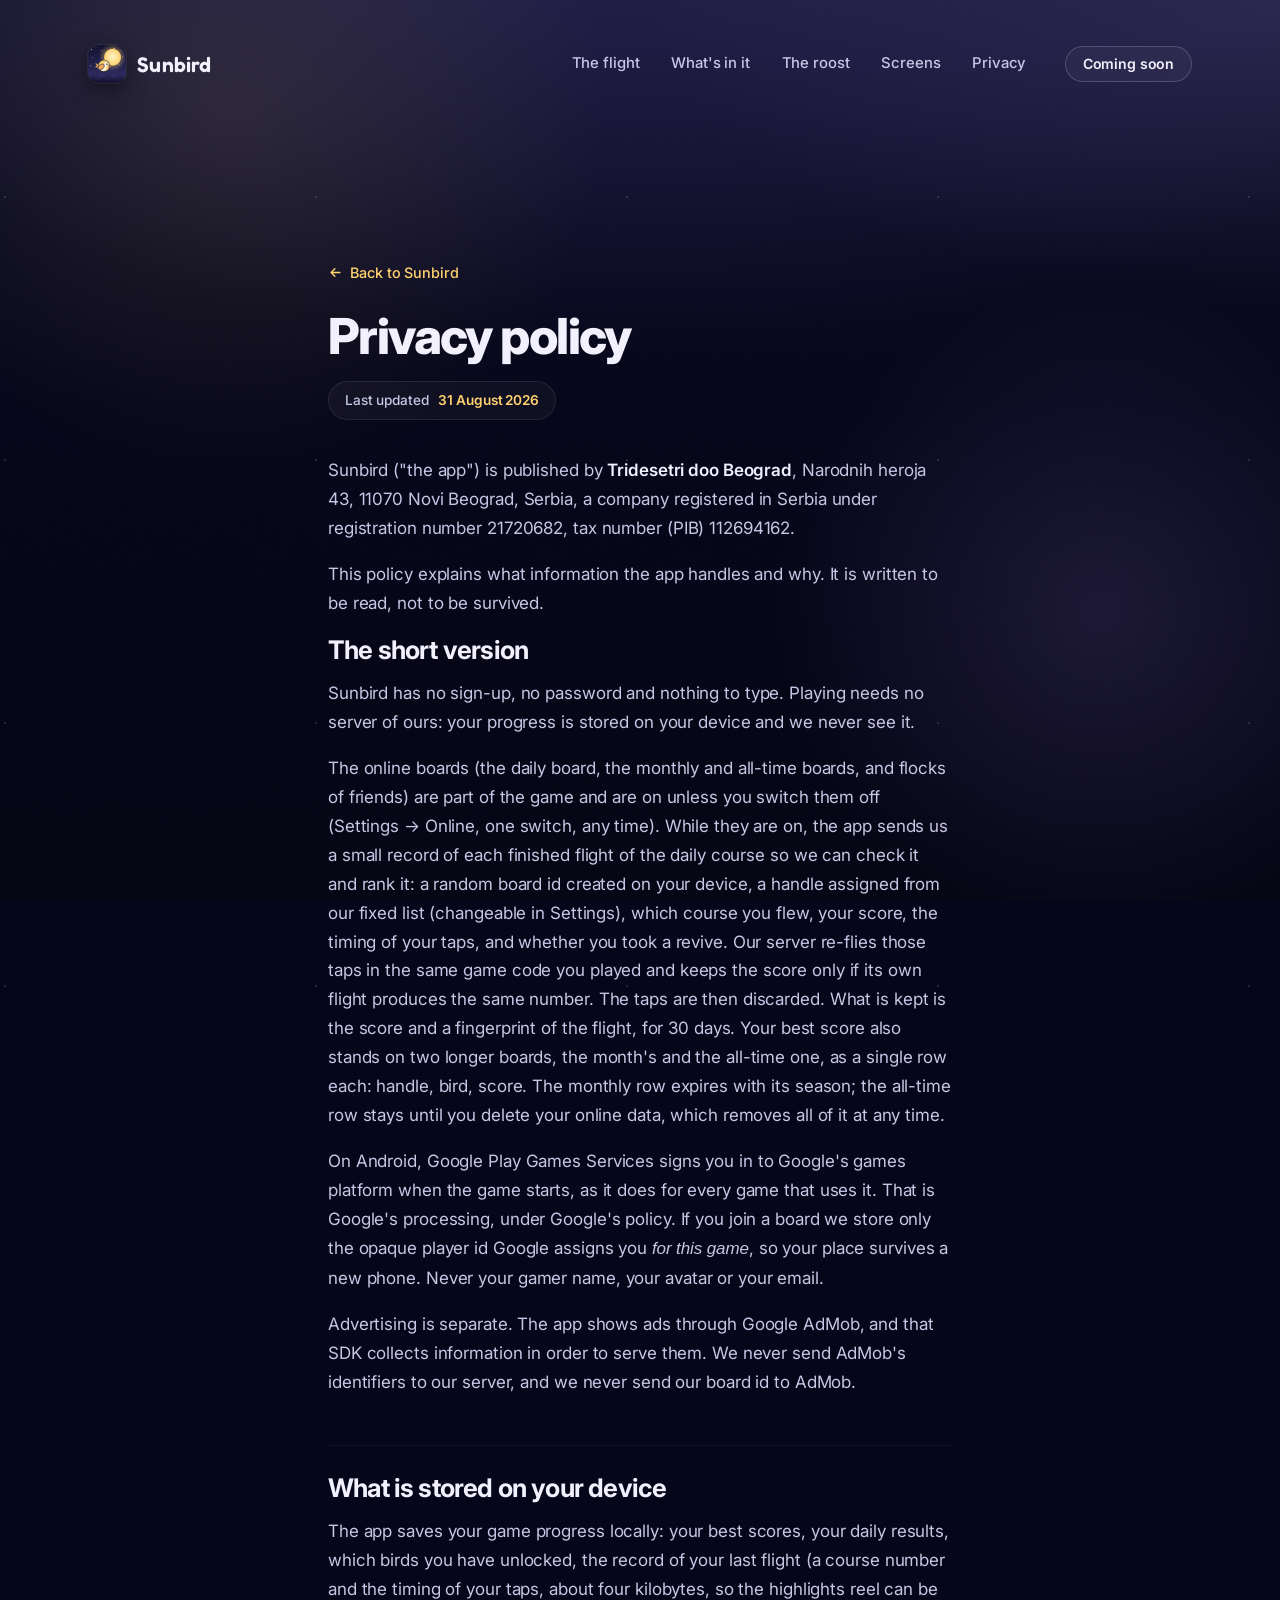
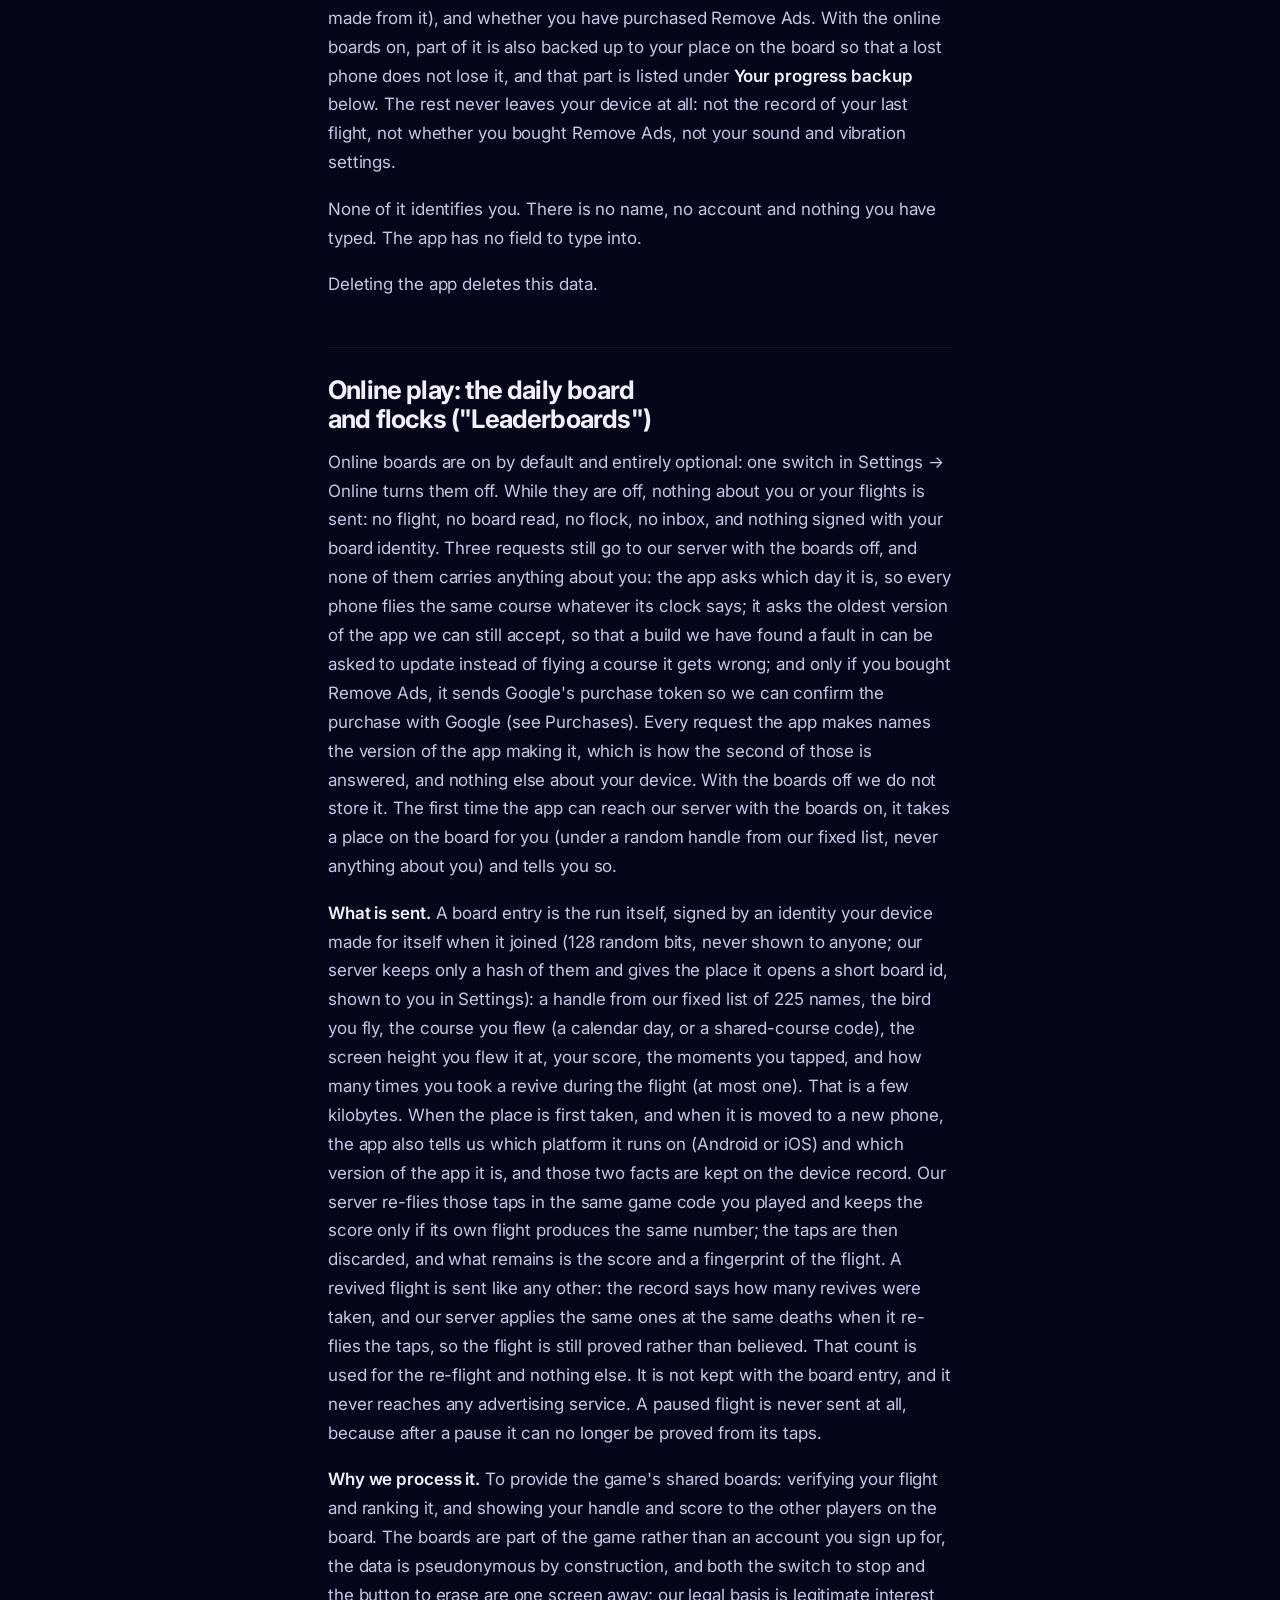
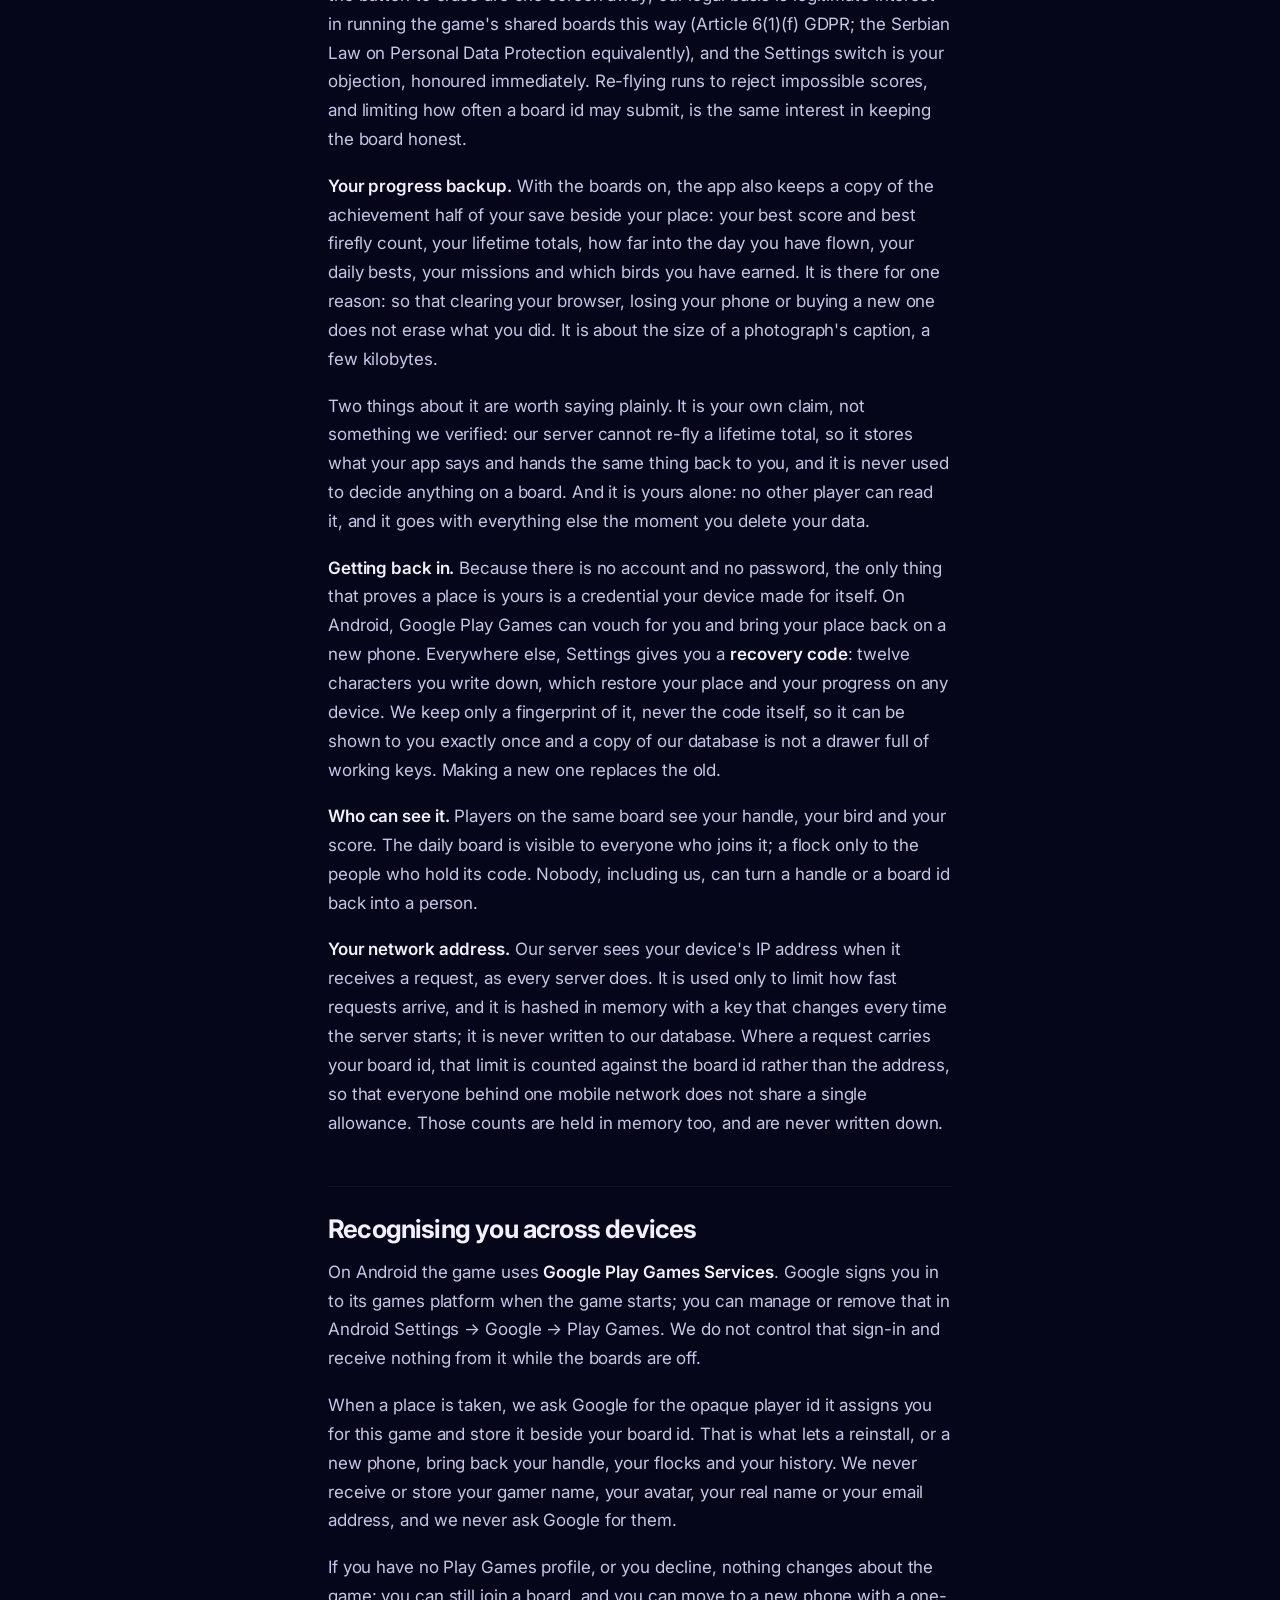
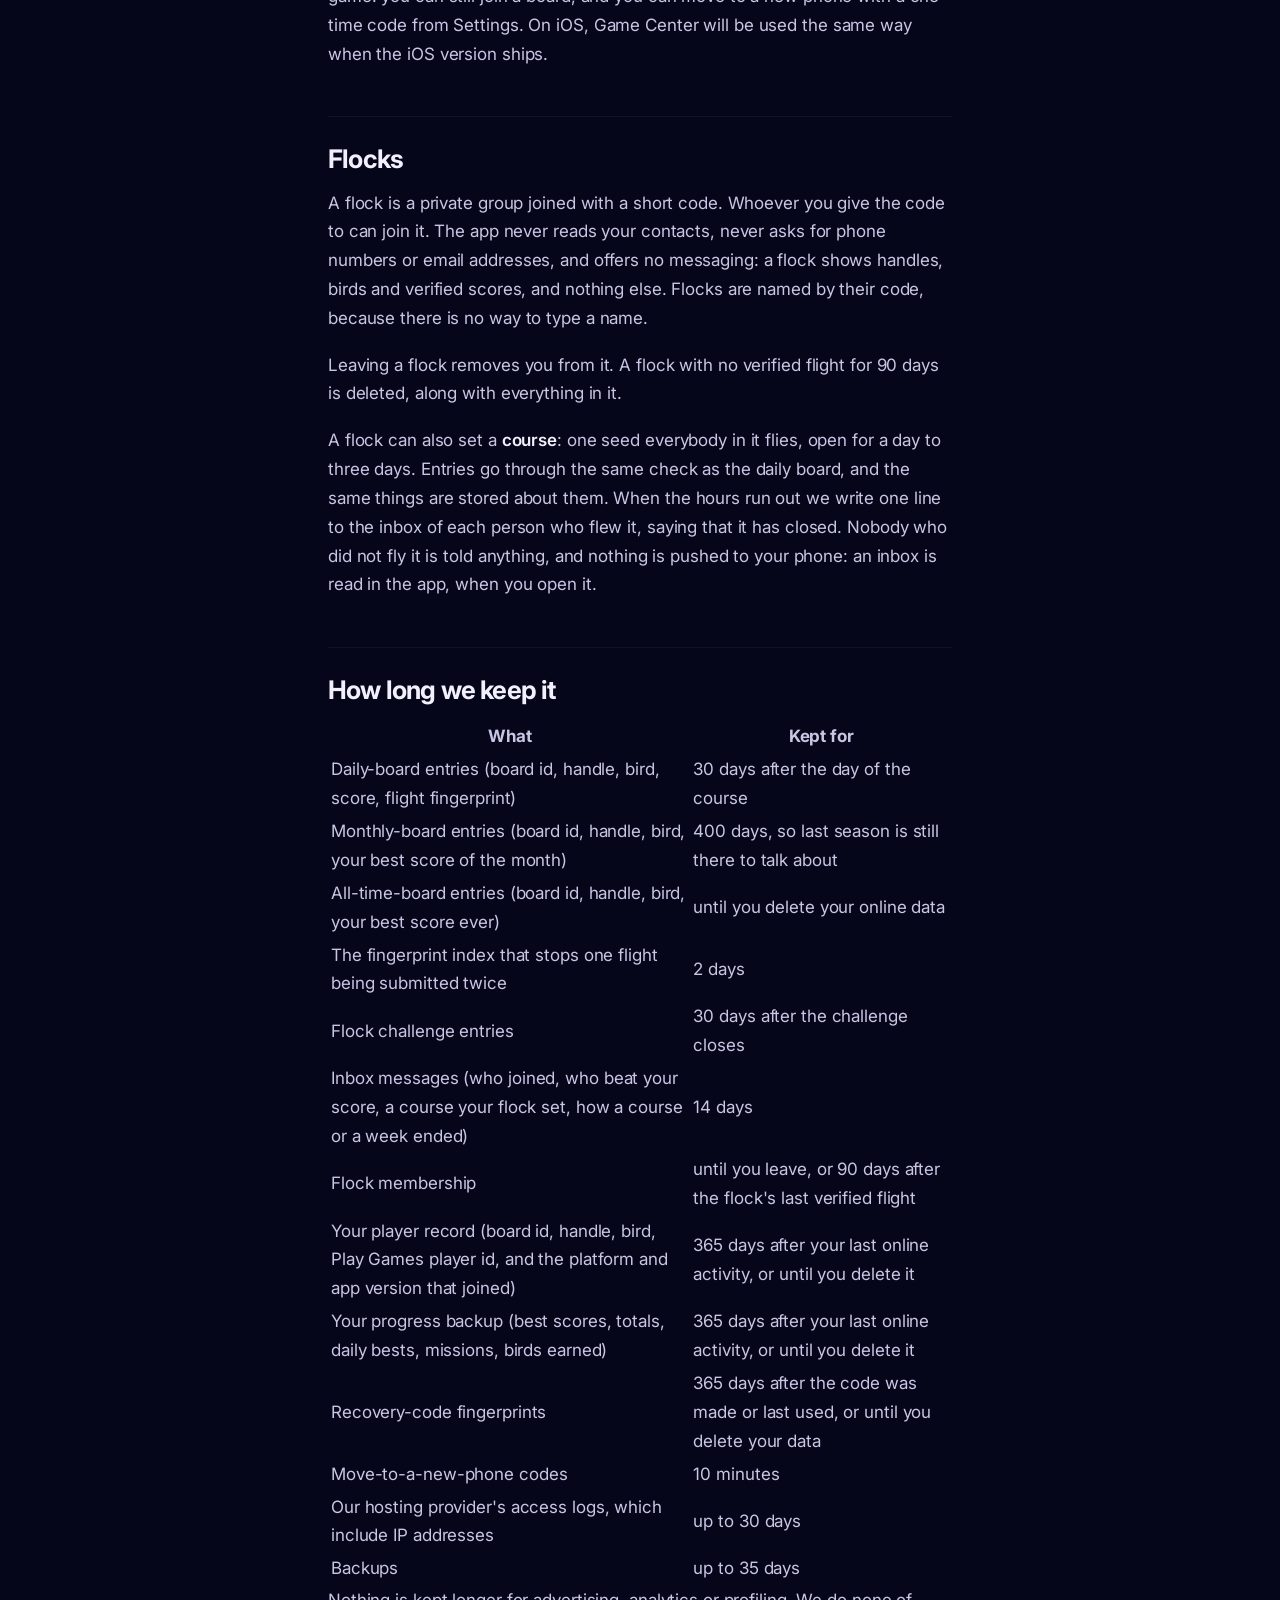
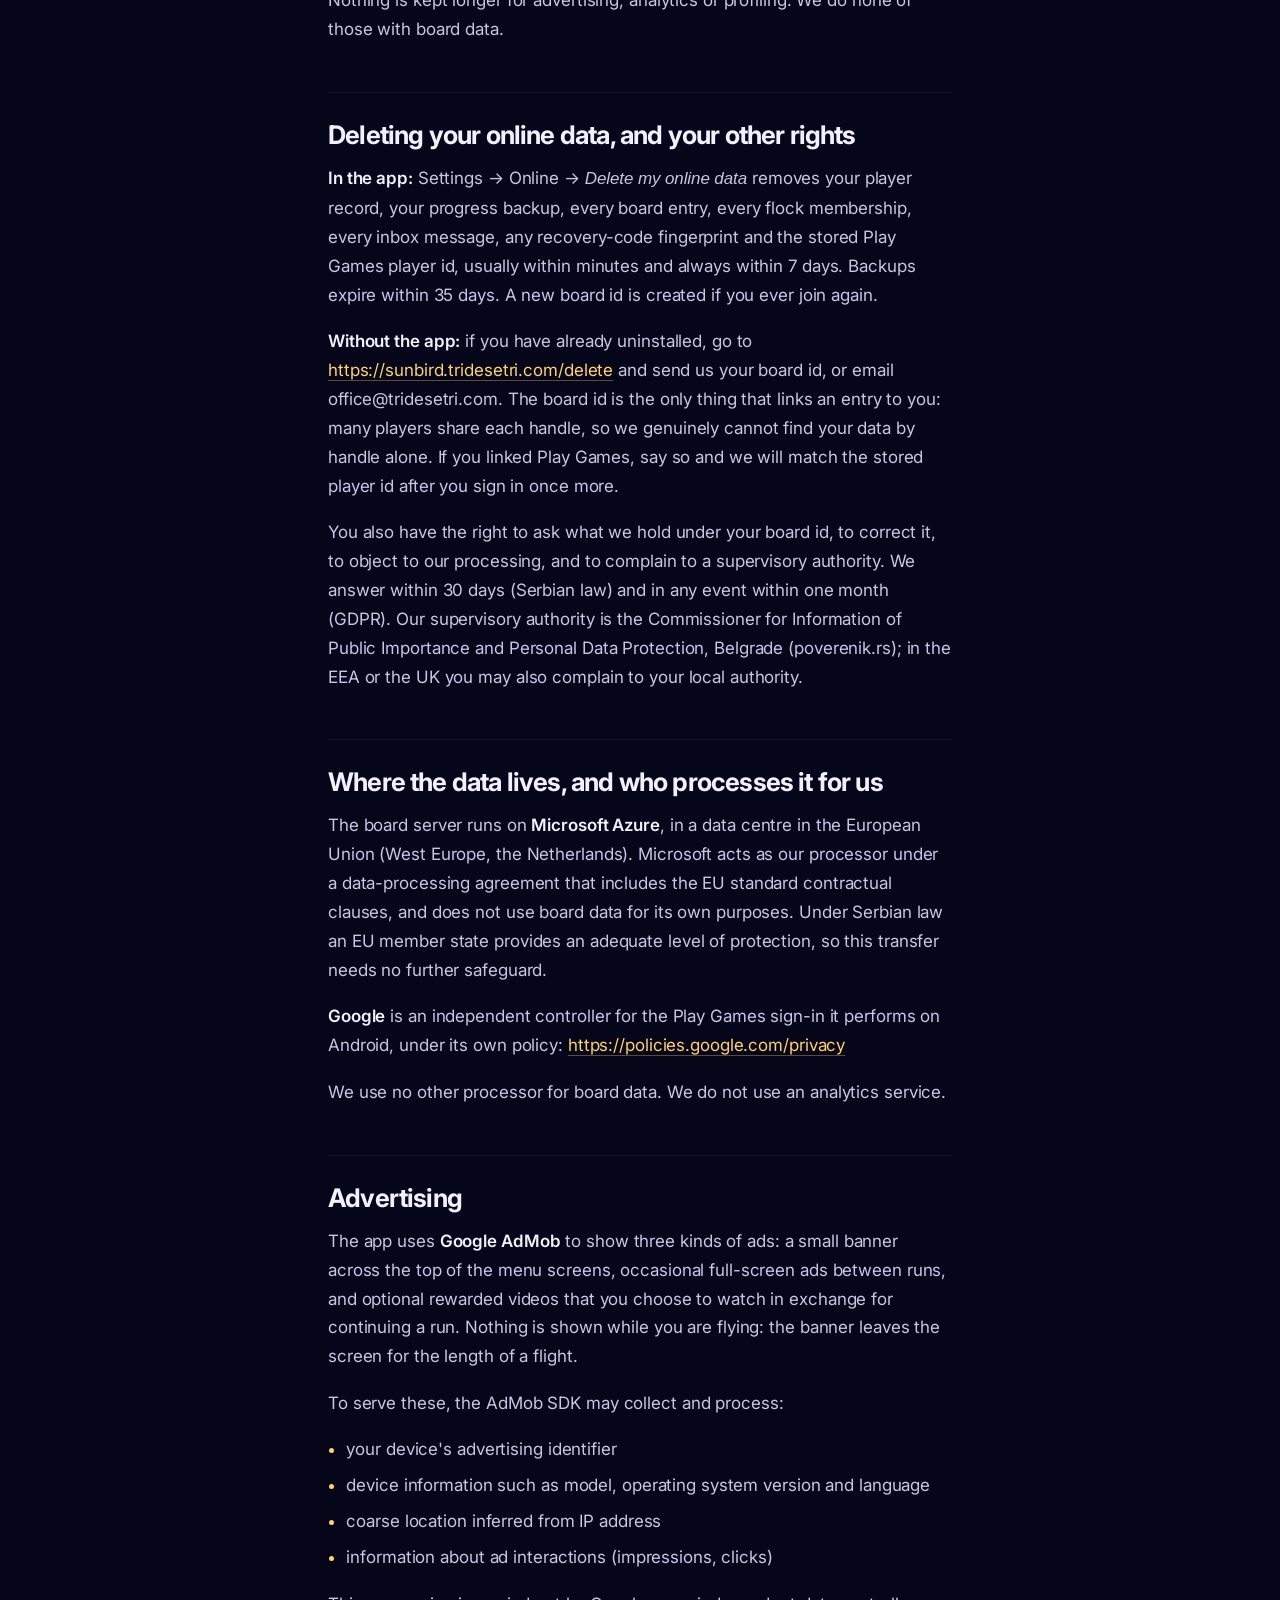
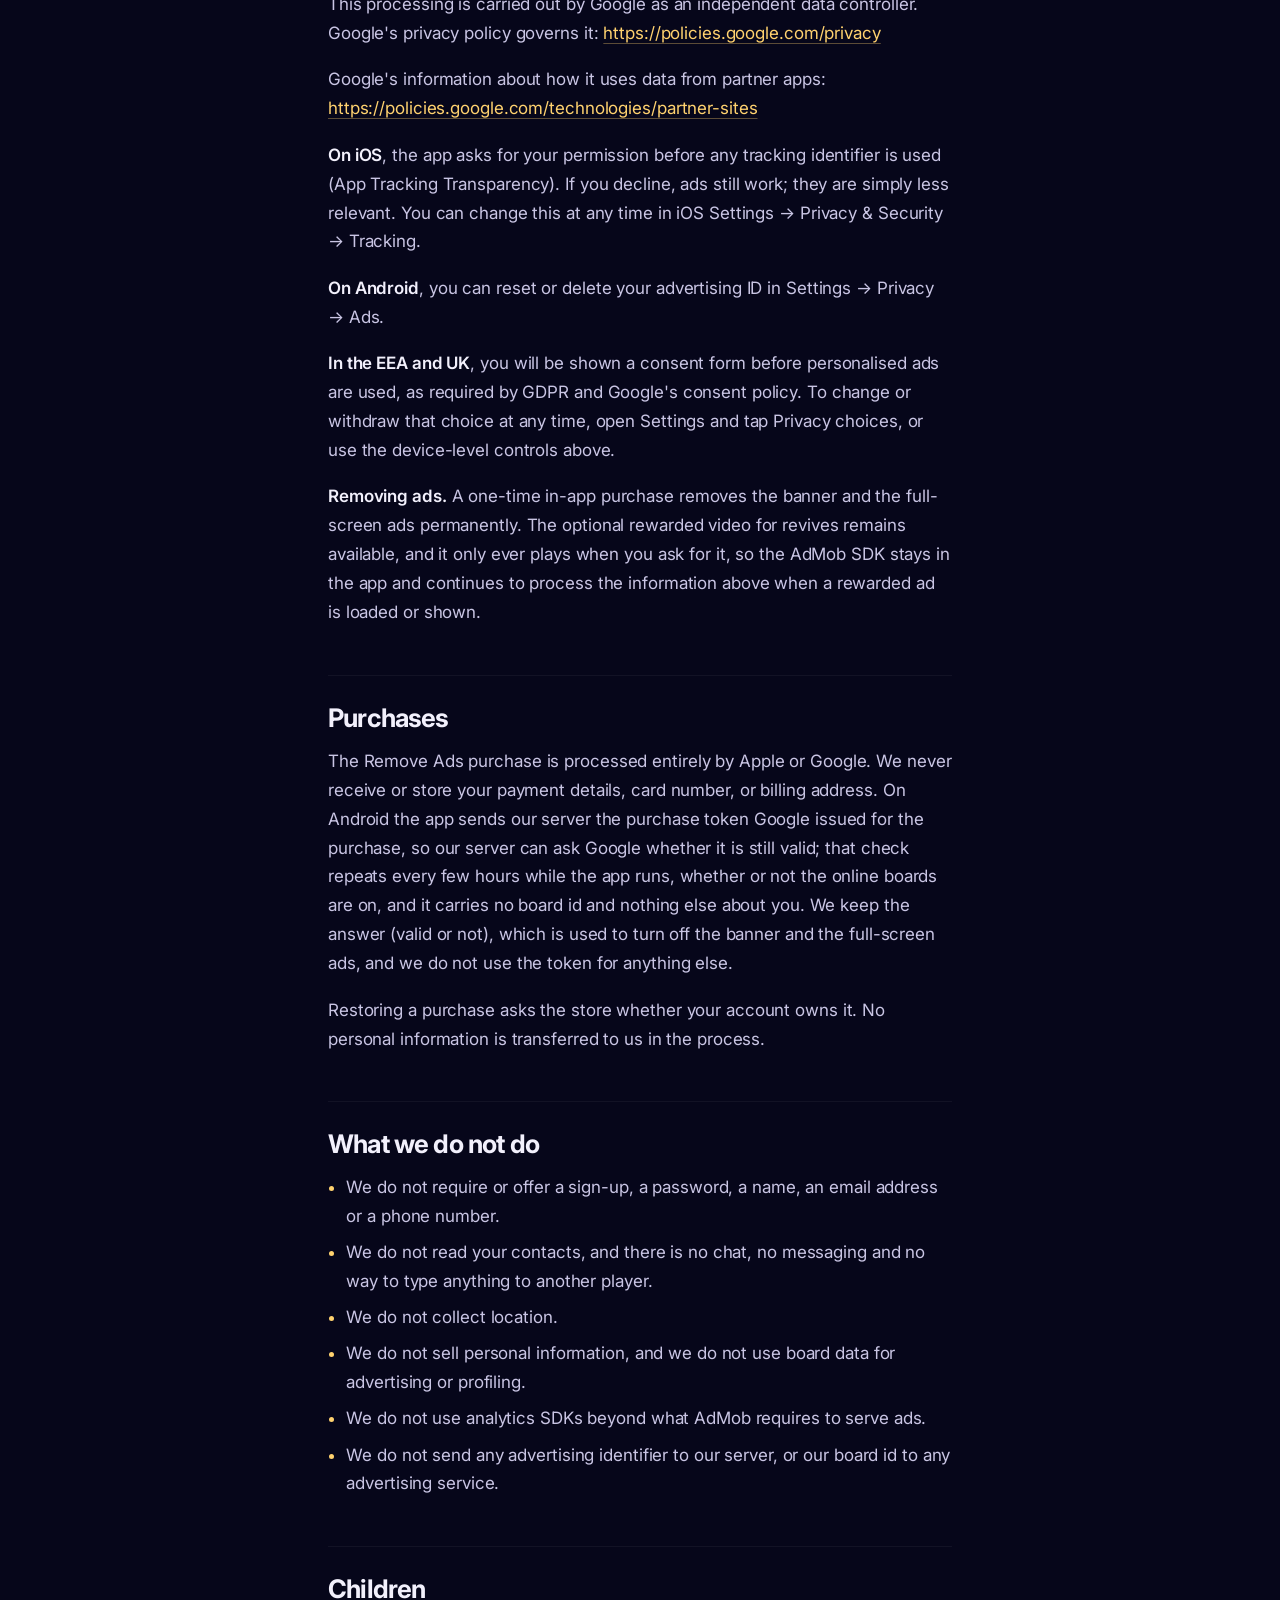
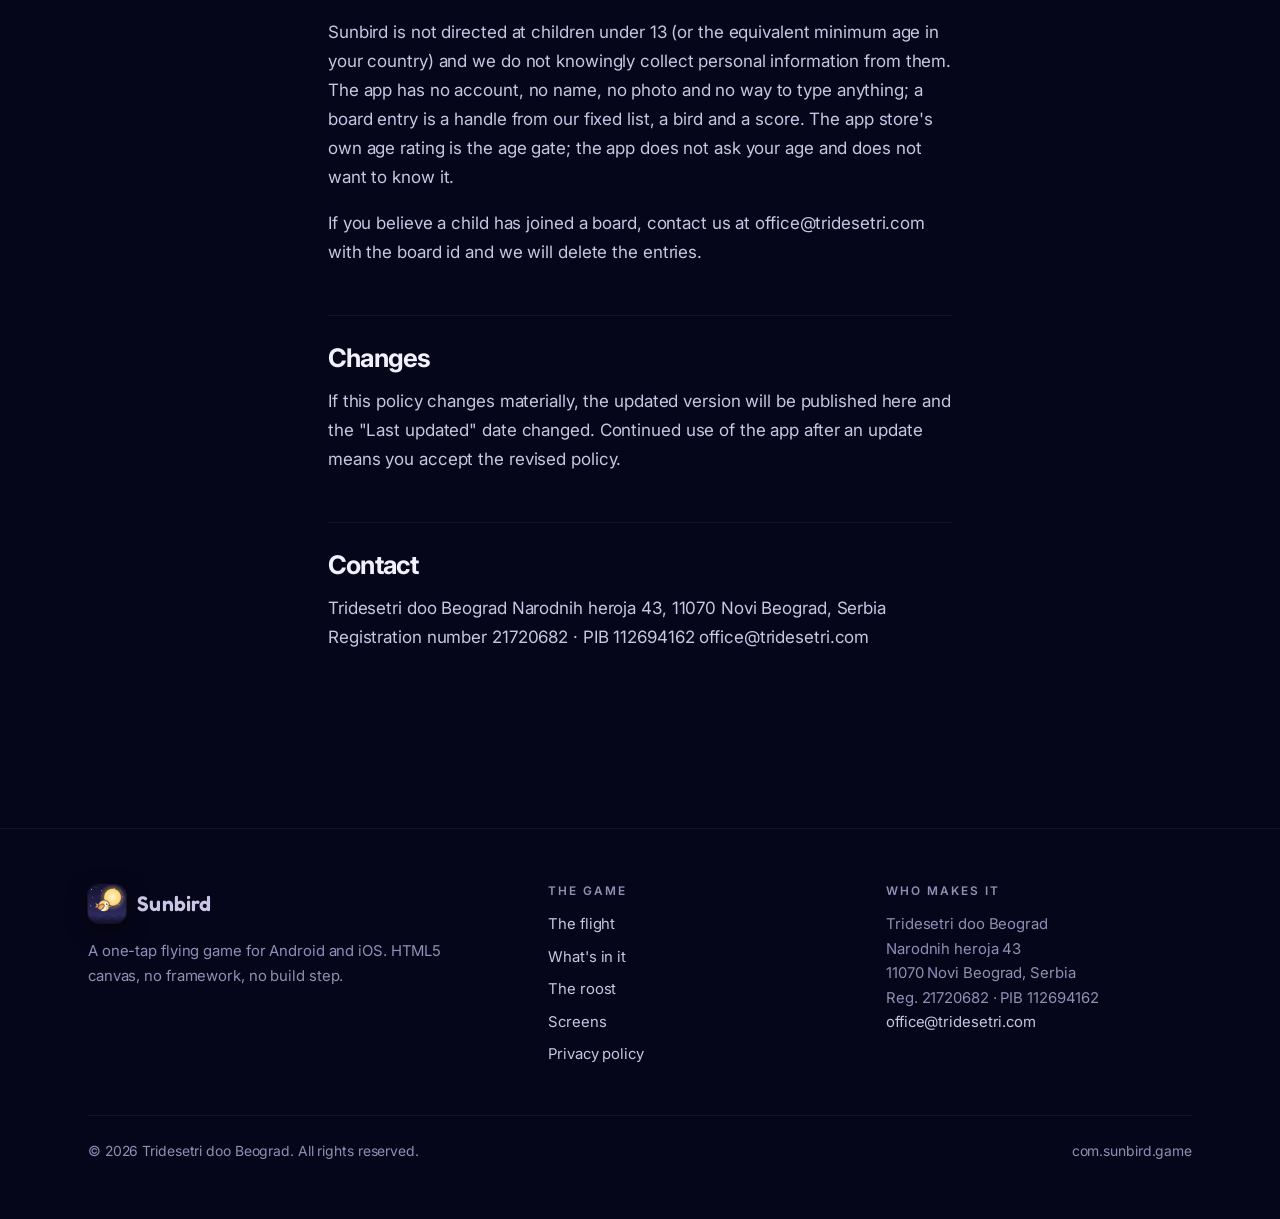
==== commit f65728bf: "fix: publish the policy the app has actually been following The served page was still 27 August. Two" ====
--- a/privacy/index.html
+++ b/privacy/index.html
@@ -4,7 +4,7 @@
 <meta charset="utf-8">
 <meta name="viewport" content="width=device-width, initial-scale=1">
 
-<title>Privacy policy — Sunbird</title>
+<title>Privacy policy · Sunbird</title>
 <meta name="description" content="Sunbird’s privacy policy. No sign-up and nothing to type; the game plays without a server. Joining a board sends one verified flight, and this explains exactly what it carries.">
 <meta name="theme-color" content="#06061A">
 <meta name="color-scheme" content="dark">
@@ -15,7 +15,7 @@
 <link rel="icon" href="../img/icon-512.png" type="image/png" sizes="512x512">
 <link rel="apple-touch-icon" href="../img/icon-512.png">
 
-<meta property="og:title" content="Privacy policy — Sunbird">
+<meta property="og:title" content="Privacy policy · Sunbird">
 <meta property="og:description" content="Sunbird’s privacy policy. No sign-up and nothing to type; the game plays without a server. Joining a board sends one verified flight, and this explains exactly what it carries.">
 <meta property="og:image" content="https://sunbird.tridesetri.com/img/og.png">
 <meta property="og:url" content="https://sunbird.tridesetri.com/privacy/">
@@ -72,11 +72,11 @@
       Back to Sunbird
     </a>
     <h1>Privacy policy</h1>
-    <span class="pill">Last updated <b>27 August 2026</b></span>
+    <span class="pill">Last updated <b>31 August 2026</b></span>
   </div>
 
   <article class="shell legal">
-<p>Sunbird ("the app") is published by <strong>Tridesetri doo Beograd</strong>, Narodnih heroja 43, 11070 Novi Beograd, Serbia — a company registered in Serbia under registration number 21720682, tax number (PIB) 112694162.</p>
+<p>Sunbird ("the app") is published by <strong>Tridesetri doo Beograd</strong>, Narodnih heroja 43, 11070 Novi Beograd, Serbia, a company registered in Serbia under registration number 21720682, tax number (PIB) 112694162.</p>
 
 <p>This policy explains what information the app handles and why. It is written to be read, not to be survived.</p>
 
@@ -84,37 +84,43 @@
 
 <p>Sunbird has no sign-up, no password and nothing to type. Playing needs no server of ours: your progress is stored on your device and we never see it.</p>
 
-<p>If you choose to join an online board — the daily board, or a flock of friends — the app sends us a small record of that flight so we can check it and rank it: a random board id created on your device, the handle you picked from our list, which course you flew, your score, and the timing of your taps. Our server re-flies those taps in the same game code you played and keeps the score only if its own flight produces the same number. The taps are then discarded. What is kept is the score and a fingerprint of the flight, for 30 days, and you can delete all of it at any time.</p>
-
-<p>On Android, Google Play Games Services signs you in to Google's games platform when the game starts, as it does for every game that uses it — that is Google's processing, under Google's policy. If you join a board we store only the opaque player id Google assigns you <em>for this game</em>, so your place survives a new phone. Never your gamer name, your avatar or your email.</p>
+<p>The online boards (the daily board, the monthly and all-time boards, and flocks of friends) are part of the game and are on unless you switch them off (Settings → Online, one switch, any time). While they are on, the app sends us a small record of each finished flight of the daily course so we can check it and rank it: a random board id created on your device, a handle assigned from our fixed list (changeable in Settings), which course you flew, your score, the timing of your taps, and whether you took a revive. Our server re-flies those taps in the same game code you played and keeps the score only if its own flight produces the same number. The taps are then discarded. What is kept is the score and a fingerprint of the flight, for 30 days. Your best score also stands on two longer boards, the month's and the all-time one, as a single row each: handle, bird, score. The monthly row expires with its season; the all-time row stays until you delete your online data, which removes all of it at any time.</p>
+
+<p>On Android, Google Play Games Services signs you in to Google's games platform when the game starts, as it does for every game that uses it. That is Google's processing, under Google's policy. If you join a board we store only the opaque player id Google assigns you <em>for this game</em>, so your place survives a new phone. Never your gamer name, your avatar or your email.</p>
 
 <p>Advertising is separate. The app shows ads through Google AdMob, and that SDK collects information in order to serve them. We never send AdMob's identifiers to our server, and we never send our board id to AdMob.</p>
 
 <h2>What is stored on your device</h2>
 
-<p>The app saves your game progress locally: your best scores, your daily results, which birds you have unlocked, the record of your last flight (a course number and the timing of your taps, about four kilobytes, so the highlights reel can be made from it), and whether you have purchased Remove Ads. This never leaves your device unless you join a board.</p>
-
-<p>None of it identifies you. There is no name, no account and nothing you have typed — the app has no field to type into.</p>
+<p>The app saves your game progress locally: your best scores, your daily results, which birds you have unlocked, the record of your last flight (a course number and the timing of your taps, about four kilobytes, so the highlights reel can be made from it), and whether you have purchased Remove Ads. With the online boards on, part of it is also backed up to your place on the board so that a lost phone does not lose it, and that part is listed under <strong>Your progress backup</strong> below. The rest never leaves your device at all: not the record of your last flight, not whether you bought Remove Ads, not your sound and vibration settings.</p>
+
+<p>None of it identifies you. There is no name, no account and nothing you have typed. The app has no field to type into.</p>
 
 <p>Deleting the app deletes this data.</p>
 
 <h2>Online play: the daily board and flocks ("Leaderboards")</h2>
 
-<p>Online boards are optional. Until you tap <strong>Join</strong> on a board, the app sends nothing to a server of ours.</p>
-
-<p><strong>What is sent.</strong> A board entry is the run itself, signed by an identity your device made for itself when you joined (128 random bits, never shown to anyone; our server keeps only a hash of them and gives the place it opens a short board id, shown to you in Settings): the handle you chose from our fixed list of 225 names, the bird you fly, the course you flew (a calendar day, or a shared-course code), the screen height you flew it at, your score, and the moments you tapped. That is a few kilobytes. Our server re-flies those taps in the same game code you played and keeps the score only if its own flight produces the same number; the taps are then discarded, and what remains is the score and a fingerprint of the flight. A revived or paused run is never sent at all, because it can no longer be proved from its taps.</p>
-
-<p><strong>Why we process it.</strong> To provide the feature you asked for: verifying your flight and ranking it on the board you joined, and showing your handle and score to the other players on that board. The legal basis is the performance of that service (Article 6(1)(b) GDPR; Article 12(1)(2) of the Serbian Law on Personal Data Protection). Re-flying runs to reject impossible scores, and limiting how often a device may submit, is our legitimate interest in keeping the board honest (Article 6(1)(f)).</p>
+<p>Online boards are on by default and entirely optional: one switch in Settings → Online turns them off. While they are off, nothing about you or your flights is sent: no flight, no board read, no flock, no inbox, and nothing signed with your board identity. Three requests still go to our server with the boards off, and none of them carries anything about you: the app asks which day it is, so every phone flies the same course whatever its clock says; it asks the oldest version of the app we can still accept, so that a build we have found a fault in can be asked to update instead of flying a course it gets wrong; and only if you bought Remove Ads, it sends Google's purchase token so we can confirm the purchase with Google (see Purchases). Every request the app makes names the version of the app making it, which is how the second of those is answered, and nothing else about your device. With the boards off we do not store it. The first time the app can reach our server with the boards on, it takes a place on the board for you (under a random handle from our fixed list, never anything about you) and tells you so.</p>
+
+<p><strong>What is sent.</strong> A board entry is the run itself, signed by an identity your device made for itself when it joined (128 random bits, never shown to anyone; our server keeps only a hash of them and gives the place it opens a short board id, shown to you in Settings): a handle from our fixed list of 225 names, the bird you fly, the course you flew (a calendar day, or a shared-course code), the screen height you flew it at, your score, the moments you tapped, and how many times you took a revive during the flight (at most one). That is a few kilobytes. When the place is first taken, and when it is moved to a new phone, the app also tells us which platform it runs on (Android or iOS) and which version of the app it is, and those two facts are kept on the device record. Our server re-flies those taps in the same game code you played and keeps the score only if its own flight produces the same number; the taps are then discarded, and what remains is the score and a fingerprint of the flight. A revived flight is sent like any other: the record says how many revives were taken, and our server applies the same ones at the same deaths when it re-flies the taps, so the flight is still proved rather than believed. That count is used for the re-flight and nothing else. It is not kept with the board entry, and it never reaches any advertising service. A paused flight is never sent at all, because after a pause it can no longer be proved from its taps.</p>
+
+<p><strong>Why we process it.</strong> To provide the game's shared boards: verifying your flight and ranking it, and showing your handle and score to the other players on the board. The boards are part of the game rather than an account you sign up for, the data is pseudonymous by construction, and both the switch to stop and the button to erase are one screen away; our legal basis is legitimate interest in running the game's shared boards this way (Article 6(1)(f) GDPR; the Serbian Law on Personal Data Protection equivalently), and the Settings switch is your objection, honoured immediately. Re-flying runs to reject impossible scores, and limiting how often a board id may submit, is the same interest in keeping the board honest.</p>
+
+<p><strong>Your progress backup.</strong> With the boards on, the app also keeps a copy of the achievement half of your save beside your place: your best score and best firefly count, your lifetime totals, how far into the day you have flown, your daily bests, your missions and which birds you have earned. It is there for one reason: so that clearing your browser, losing your phone or buying a new one does not erase what you did. It is about the size of a photograph's caption, a few kilobytes.</p>
+
+<p>Two things about it are worth saying plainly. It is your own claim, not something we verified: our server cannot re-fly a lifetime total, so it stores what your app says and hands the same thing back to you, and it is never used to decide anything on a board. And it is yours alone: no other player can read it, and it goes with everything else the moment you delete your data.</p>
+
+<p><strong>Getting back in.</strong> Because there is no account and no password, the only thing that proves a place is yours is a credential your device made for itself. On Android, Google Play Games can vouch for you and bring your place back on a new phone. Everywhere else, Settings gives you a <strong>recovery code</strong>: twelve characters you write down, which restore your place and your progress on any device. We keep only a fingerprint of it, never the code itself, so it can be shown to you exactly once and a copy of our database is not a drawer full of working keys. Making a new one replaces the old.</p>
 
 <p><strong>Who can see it.</strong> Players on the same board see your handle, your bird and your score. The daily board is visible to everyone who joins it; a flock only to the people who hold its code. Nobody, including us, can turn a handle or a board id back into a person.</p>
 
-<p><strong>Your network address.</strong> Our server sees your device's IP address when it receives a request, as every server does. It is used only to limit how fast requests arrive, and it is hashed in memory with a key that changes every time the server starts; it is never written to our database.</p>
+<p><strong>Your network address.</strong> Our server sees your device's IP address when it receives a request, as every server does. It is used only to limit how fast requests arrive, and it is hashed in memory with a key that changes every time the server starts; it is never written to our database. Where a request carries your board id, that limit is counted against the board id rather than the address, so that everyone behind one mobile network does not share a single allowance. Those counts are held in memory too, and are never written down.</p>
 
 <h2>Recognising you across devices</h2>
 
-<p>On Android the game uses <strong>Google Play Games Services</strong>. Google signs you in to its games platform when the game starts; you can manage or remove that in Android Settings → Google → Play Games. We do not control that sign-in and receive nothing from it unless you join a board.</p>
-
-<p>When you do join, we ask Google for the opaque player id it assigns you for this game and store it beside your board id. That is what lets a reinstall, or a new phone, bring back your handle, your flocks and your history. We never receive or store your gamer name, your avatar, your real name or your email address, and we never ask Google for them.</p>
+<p>On Android the game uses <strong>Google Play Games Services</strong>. Google signs you in to its games platform when the game starts; you can manage or remove that in Android Settings → Google → Play Games. We do not control that sign-in and receive nothing from it while the boards are off.</p>
+
+<p>When a place is taken, we ask Google for the opaque player id it assigns you for this game and store it beside your board id. That is what lets a reinstall, or a new phone, bring back your handle, your flocks and your history. We never receive or store your gamer name, your avatar, your real name or your email address, and we never ask Google for them.</p>
 
 <p>If you have no Play Games profile, or you decline, nothing changes about the game: you can still join a board, and you can move to a new phone with a one-time code from Settings. On iOS, Game Center will be used the same way when the iOS version ships.</p>
 
@@ -124,7 +130,7 @@
 
 <p>Leaving a flock removes you from it. A flock with no verified flight for 90 days is deleted, along with everything in it.</p>
 
-<p>A flock can also set a <strong>course</strong> — one seed everybody in it flies, open for a day to three days. Entries go through the same check as the daily board, and the same things are stored about them. When the hours run out we write one line to the inbox of each person who flew it, saying that it has closed. Nobody who did not fly it is told anything, and nothing is pushed to your phone: an inbox is read in the app, when you open it.</p>
+<p>A flock can also set a <strong>course</strong>: one seed everybody in it flies, open for a day to three days. Entries go through the same check as the daily board, and the same things are stored about them. When the hours run out we write one line to the inbox of each person who flew it, saying that it has closed. Nobody who did not fly it is told anything, and nothing is pushed to your phone: an inbox is read in the app, when you open it.</p>
 
 <h2>How long we keep it</h2>
 
@@ -132,11 +138,15 @@
 <thead><tr><th>What</th><th>Kept for</th></tr></thead>
 <tbody>
 <tr><td>Daily-board entries (board id, handle, bird, score, flight fingerprint)</td><td>30 days after the day of the course</td></tr>
+<tr><td>Monthly-board entries (board id, handle, bird, your best score of the month)</td><td>400 days, so last season is still there to talk about</td></tr>
+<tr><td>All-time-board entries (board id, handle, bird, your best score ever)</td><td>until you delete your online data</td></tr>
 <tr><td>The fingerprint index that stops one flight being submitted twice</td><td>2 days</td></tr>
 <tr><td>Flock challenge entries</td><td>30 days after the challenge closes</td></tr>
 <tr><td>Inbox messages (who joined, who beat your score, a course your flock set, how a course or a week ended)</td><td>14 days</td></tr>
 <tr><td>Flock membership</td><td>until you leave, or 90 days after the flock's last verified flight</td></tr>
-<tr><td>Your player record (board id, handle, bird, Play Games player id)</td><td>365 days after your last online activity, or until you delete it</td></tr>
+<tr><td>Your player record (board id, handle, bird, Play Games player id, and the platform and app version that joined)</td><td>365 days after your last online activity, or until you delete it</td></tr>
+<tr><td>Your progress backup (best scores, totals, daily bests, missions, birds earned)</td><td>365 days after your last online activity, or until you delete it</td></tr>
+<tr><td>Recovery-code fingerprints</td><td>365 days after the code was made or last used, or until you delete your data</td></tr>
 <tr><td>Move-to-a-new-phone codes</td><td>10 minutes</td></tr>
 <tr><td>Our hosting provider's access logs, which include IP addresses</td><td>up to 30 days</td></tr>
 <tr><td>Backups</td><td>up to 35 days</td></tr>
@@ -147,7 +157,7 @@
 
 <h2>Deleting your online data, and your other rights</h2>
 
-<p><strong>In the app:</strong> Settings → Online → <em>Delete my online data</em> removes your player record, every board entry, every flock membership, every inbox message and the stored Play Games player id — usually within minutes and always within 7 days. Backups expire within 35 days. A new board id is created if you ever join again.</p>
+<p><strong>In the app:</strong> Settings → Online → <em>Delete my online data</em> removes your player record, your progress backup, every board entry, every flock membership, every inbox message, any recovery-code fingerprint and the stored Play Games player id, usually within minutes and always within 7 days. Backups expire within 35 days. A new board id is created if you ever join again.</p>
 
 <p><strong>Without the app:</strong> if you have already uninstalled, go to <a href="https://sunbird.tridesetri.com/delete">https://sunbird.tridesetri.com/delete</a> and send us your board id, or email office@tridesetri.com. The board id is the only thing that links an entry to you: many players share each handle, so we genuinely cannot find your data by handle alone. If you linked Play Games, say so and we will match the stored player id after you sign in once more.</p>
 
@@ -163,7 +173,7 @@
 
 <h2>Advertising</h2>
 
-<p>The app uses <strong>Google AdMob</strong> to show three kinds of ads: a small banner across the top of the menu screens, occasional full-screen ads between runs, and optional rewarded videos that you choose to watch in exchange for continuing a run. Nothing is shown while you are flying — the banner leaves the screen for the length of a flight.</p>
+<p>The app uses <strong>Google AdMob</strong> to show three kinds of ads: a small banner across the top of the menu screens, occasional full-screen ads between runs, and optional rewarded videos that you choose to watch in exchange for continuing a run. Nothing is shown while you are flying: the banner leaves the screen for the length of a flight.</p>
 
 <p>To serve these, the AdMob SDK may collect and process:</p>
 
@@ -178,17 +188,17 @@
 
 <p>Google's information about how it uses data from partner apps: <a href="https://policies.google.com/technologies/partner-sites">https://policies.google.com/technologies/partner-sites</a></p>
 
-<p><strong>On iOS</strong>, the app asks for your permission before any tracking identifier is used (App Tracking Transparency). If you decline, ads still work — they are simply less relevant. You can change this at any time in iOS Settings → Privacy &amp; Security → Tracking.</p>
+<p><strong>On iOS</strong>, the app asks for your permission before any tracking identifier is used (App Tracking Transparency). If you decline, ads still work; they are simply less relevant. You can change this at any time in iOS Settings → Privacy &amp; Security → Tracking.</p>
 
 <p><strong>On Android</strong>, you can reset or delete your advertising ID in Settings → Privacy → Ads.</p>
 
 <p><strong>In the EEA and UK</strong>, you will be shown a consent form before personalised ads are used, as required by GDPR and Google's consent policy. To change or withdraw that choice at any time, open Settings and tap Privacy choices, or use the device-level controls above.</p>
 
-<p><strong>Removing ads.</strong> A one-time in-app purchase removes the banner and the full-screen ads permanently. The optional rewarded video for revives remains available — it only ever plays when you ask for it — so the AdMob SDK stays in the app and continues to process the information above when a rewarded ad is loaded or shown.</p>
+<p><strong>Removing ads.</strong> A one-time in-app purchase removes the banner and the full-screen ads permanently. The optional rewarded video for revives remains available, and it only ever plays when you ask for it, so the AdMob SDK stays in the app and continues to process the information above when a rewarded ad is loaded or shown.</p>
 
 <h2>Purchases</h2>
 
-<p>The Remove Ads purchase is processed entirely by Apple or Google. We never receive or store your payment details, card number, or billing address. We receive only a confirmation that a purchase is valid, which is used to turn off the banner and the full-screen ads.</p>
+<p>The Remove Ads purchase is processed entirely by Apple or Google. We never receive or store your payment details, card number, or billing address. On Android the app sends our server the purchase token Google issued for the purchase, so our server can ask Google whether it is still valid; that check repeats every few hours while the app runs, whether or not the online boards are on, and it carries no board id and nothing else about you. We keep the answer (valid or not), which is used to turn off the banner and the full-screen ads, and we do not use the token for anything else.</p>
 
 <p>Restoring a purchase asks the store whether your account owns it. No personal information is transferred to us in the process.</p>
 
@@ -205,7 +215,7 @@
 
 <h2>Children</h2>
 
-<p>Sunbird is not directed at children under 13 (or the equivalent minimum age in your country) and we do not knowingly collect personal information from them. Online boards are only available after you tell the app your year of birth; the app keeps only a yes-or-no answer, never the year. That yes is sent once, when you join, and kept with your player record; the year never leaves your phone.</p>
+<p>Sunbird is not directed at children under 13 (or the equivalent minimum age in your country) and we do not knowingly collect personal information from them. The app has no account, no name, no photo and no way to type anything; a board entry is a handle from our fixed list, a bird and a score. The app store's own age rating is the age gate; the app does not ask your age and does not want to know it.</p>
 
 <p>If you believe a child has joined a board, contact us at office@tridesetri.com with the board id and we will delete the entries.</p>
 
